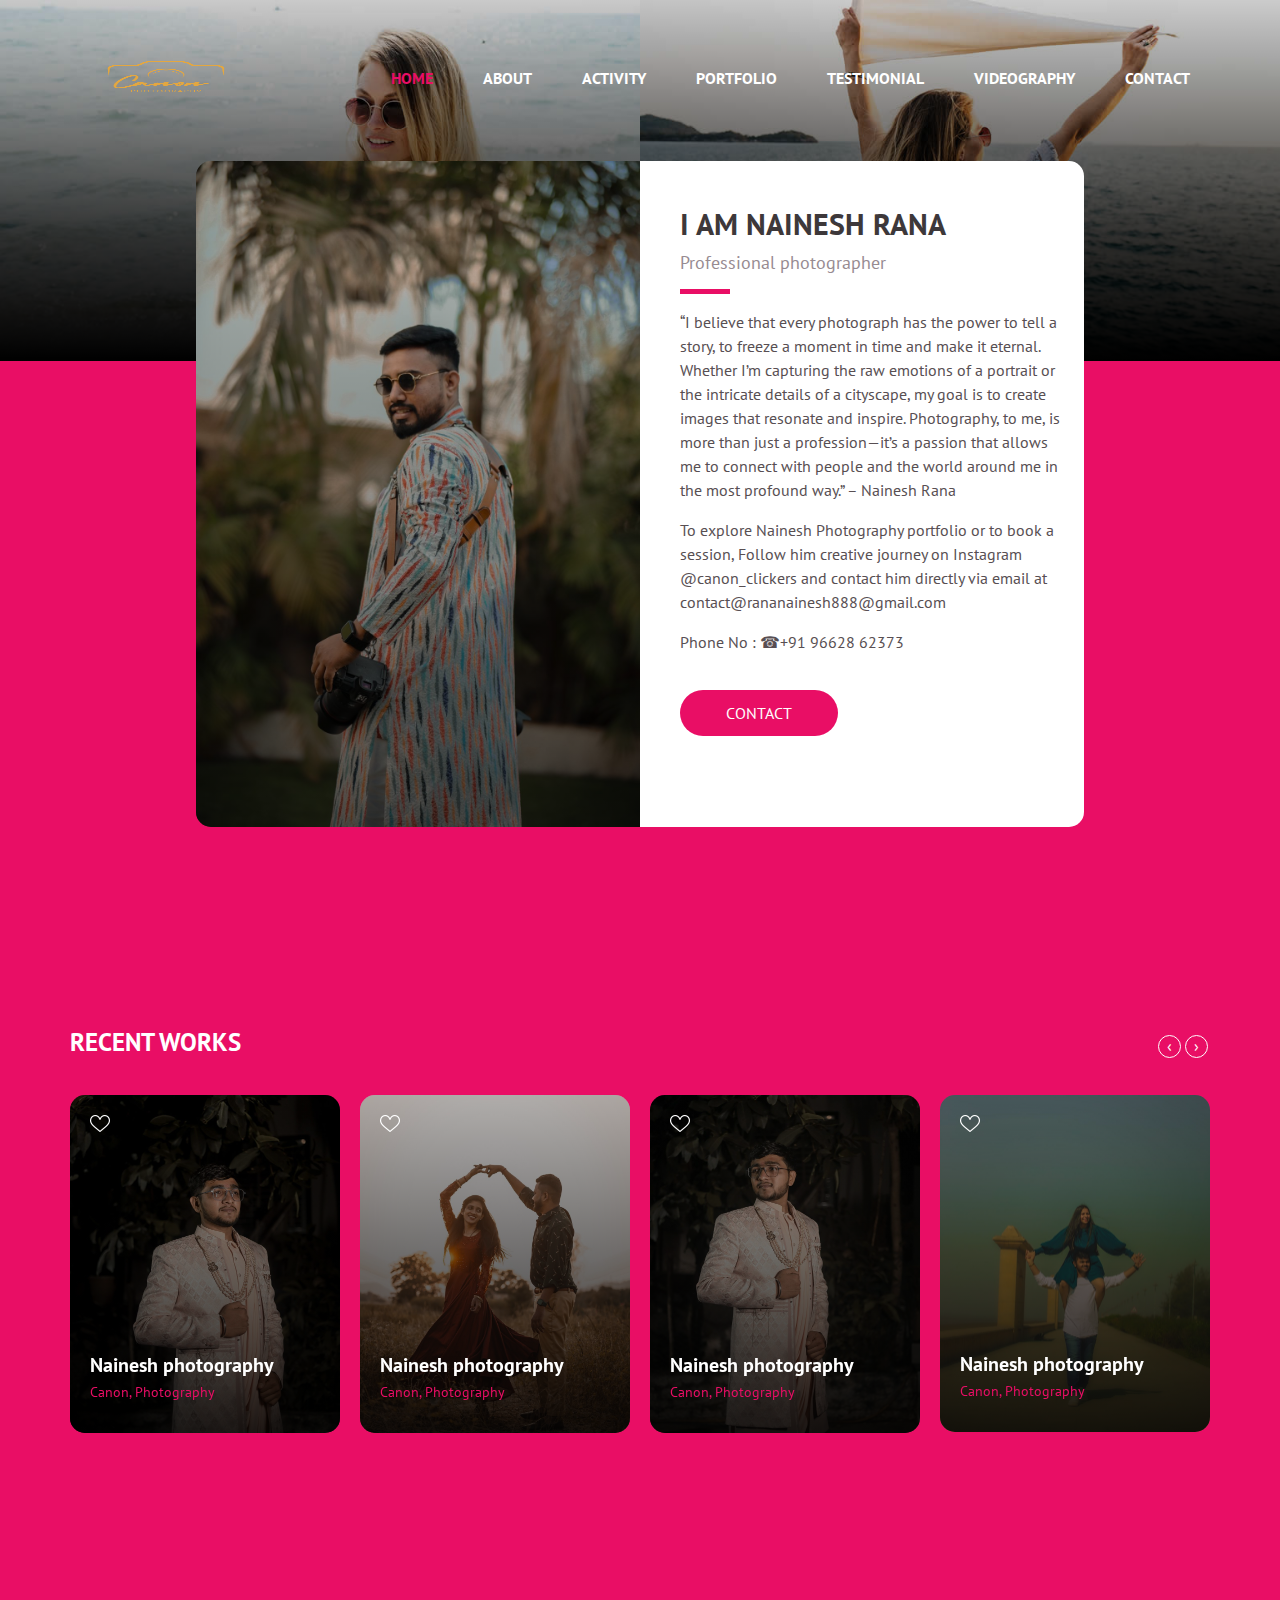
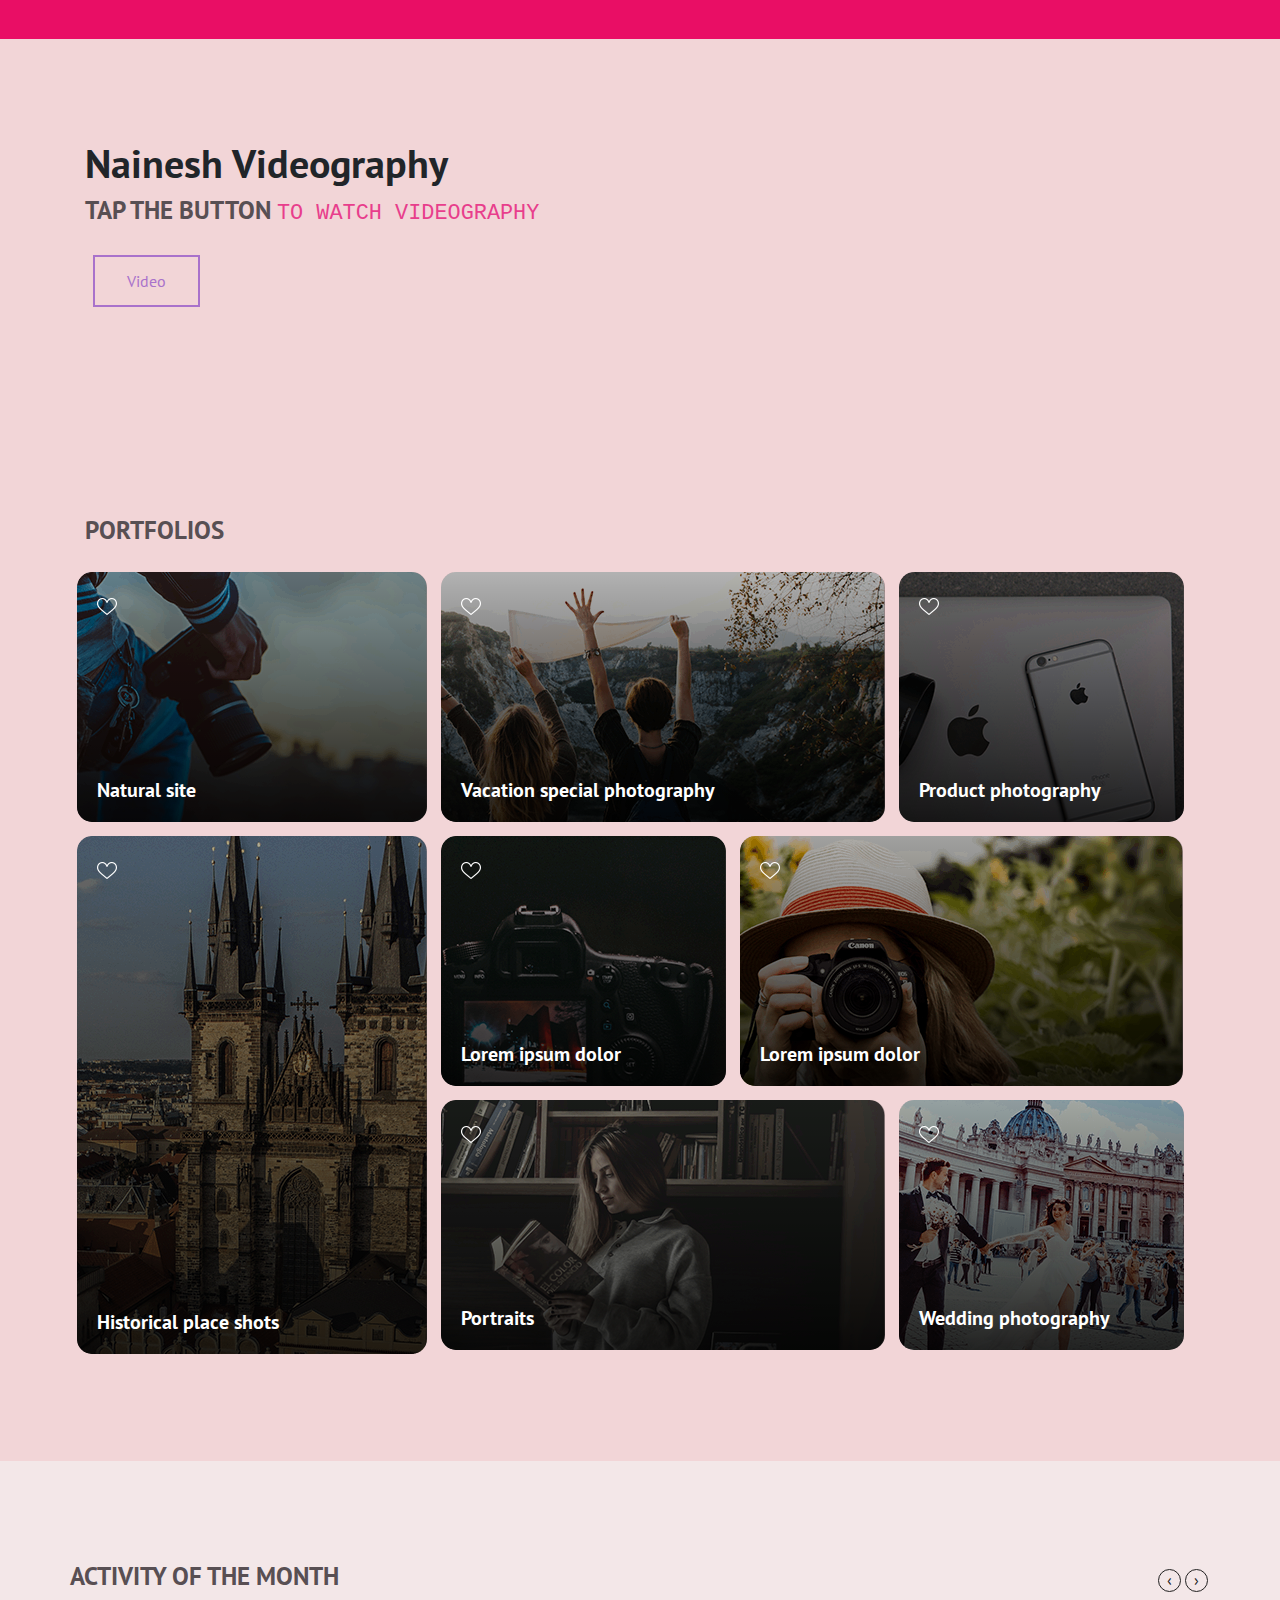
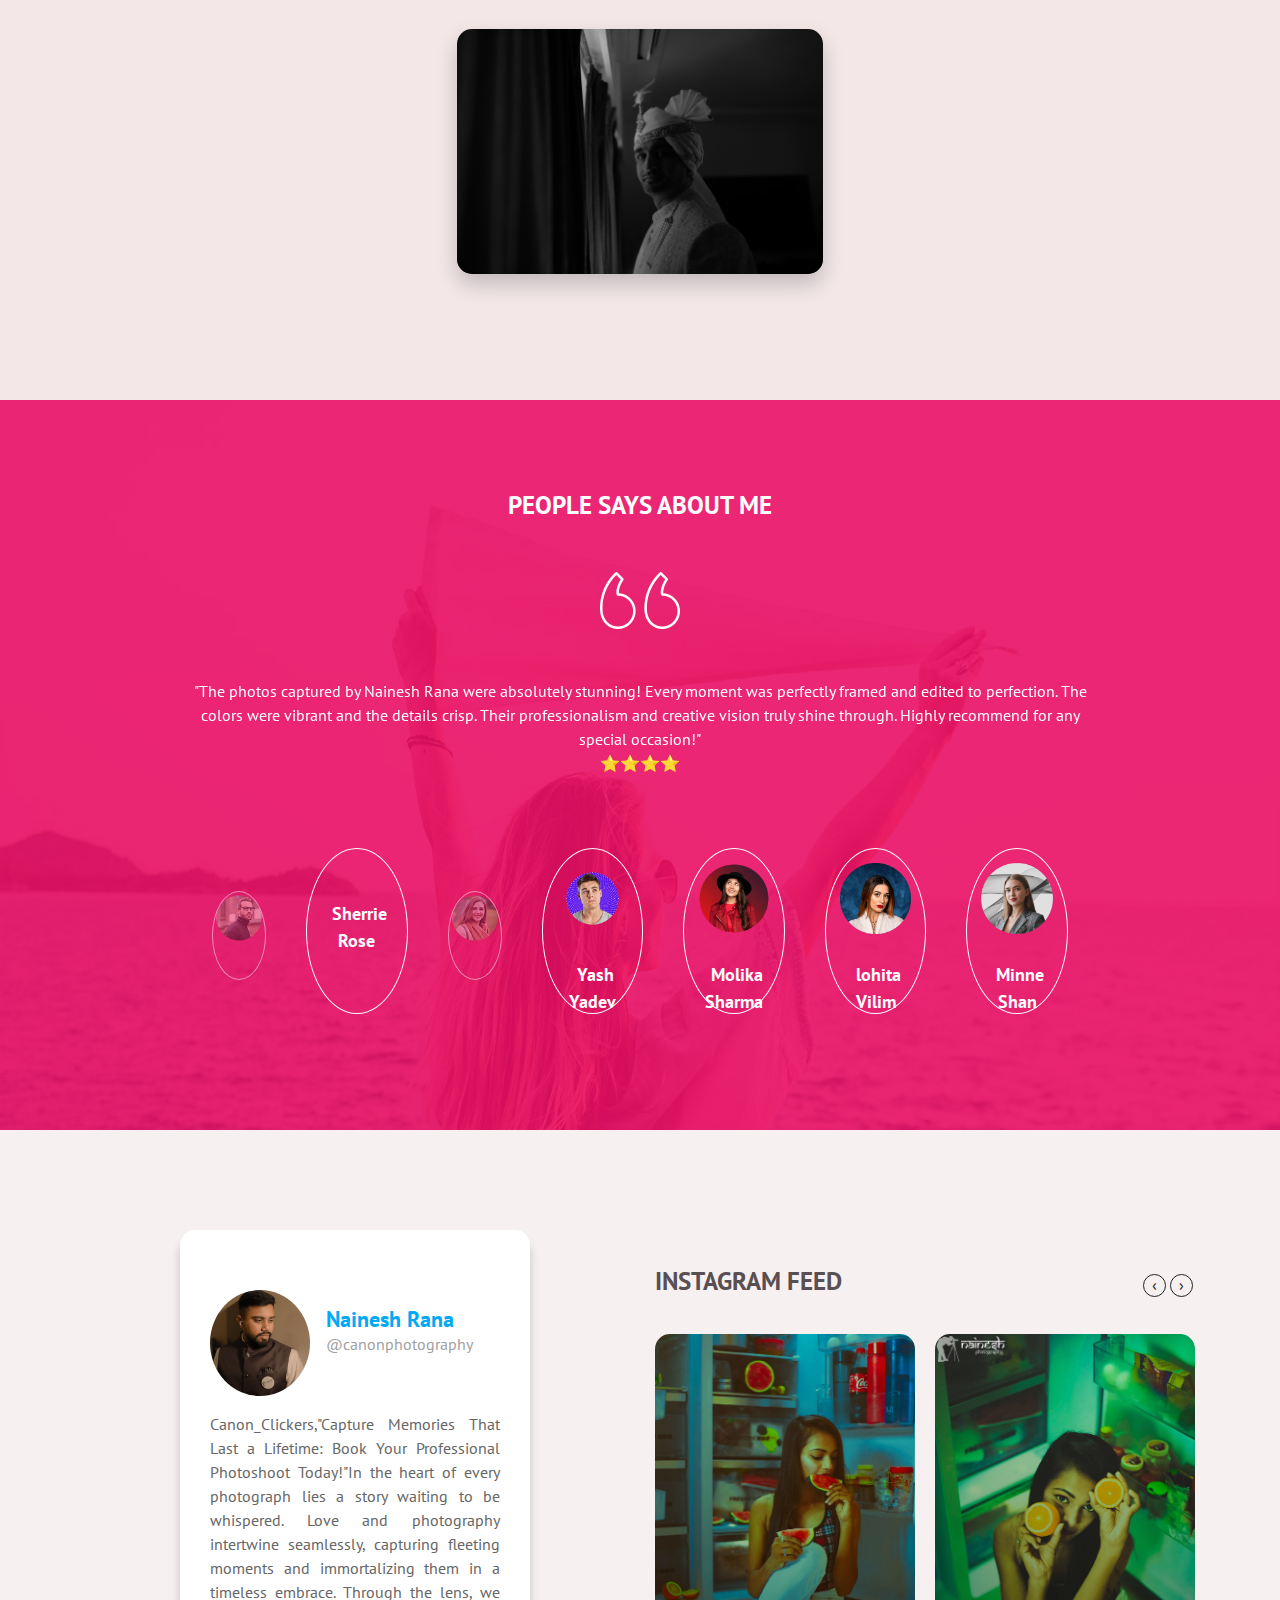
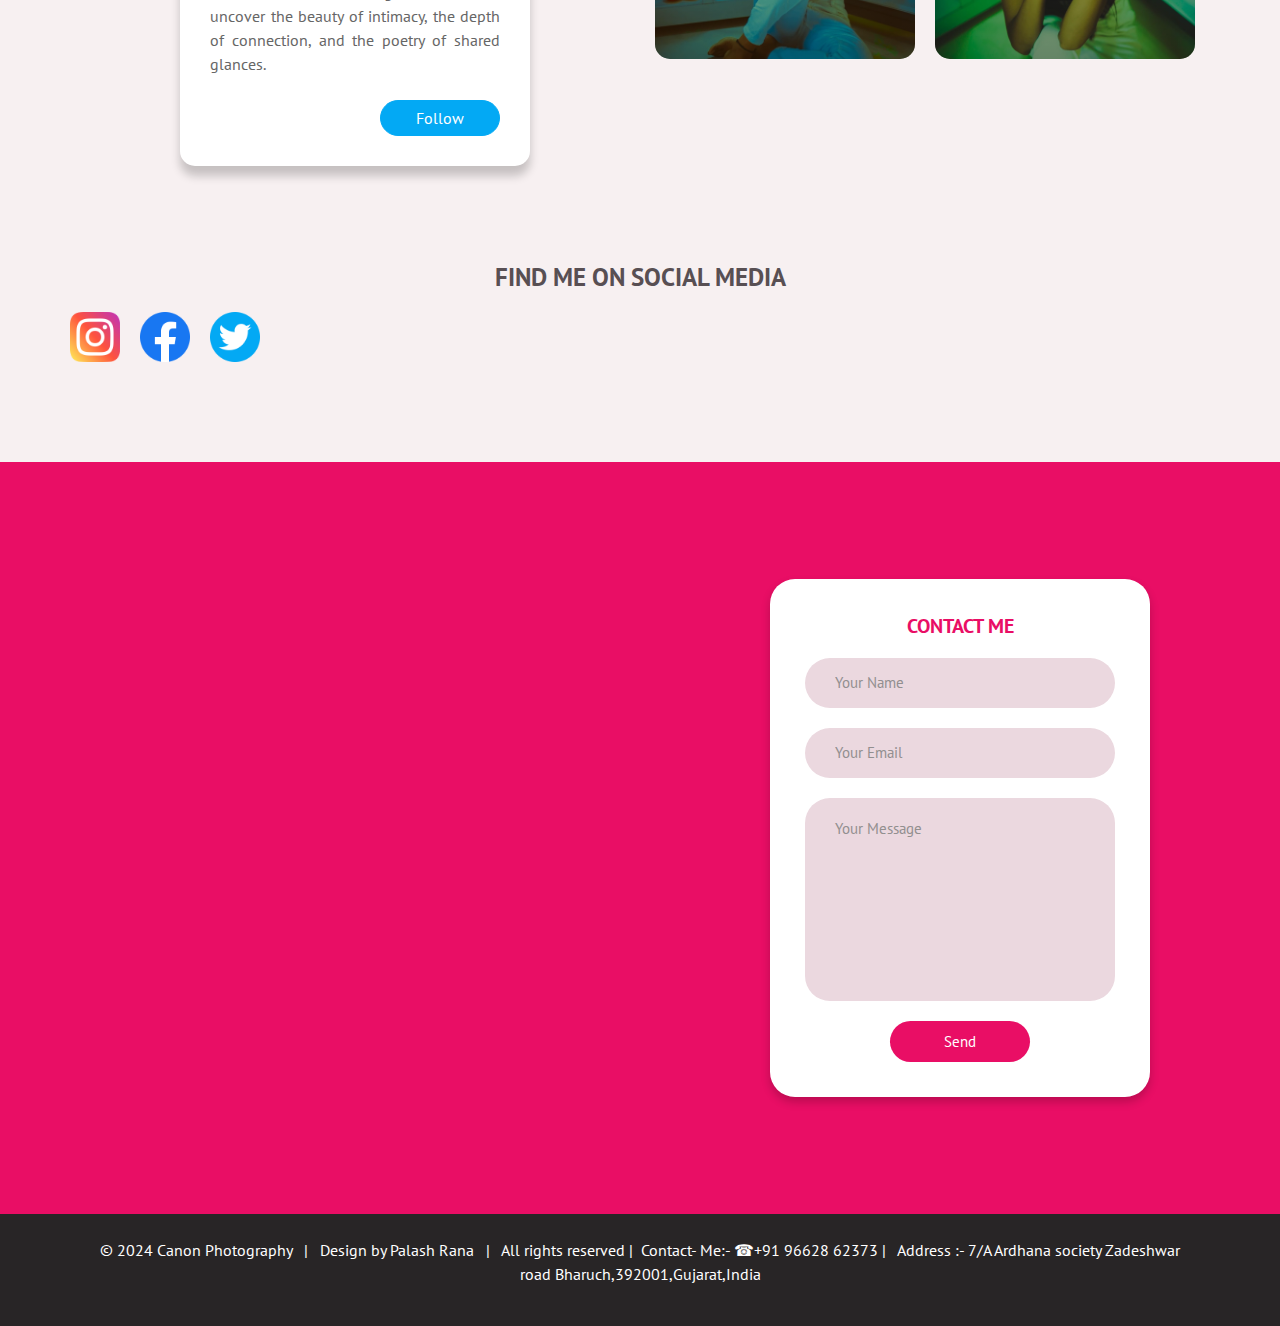
==== index.html @ cc68cfab "Update index.html" ====
<!DOCTYPE html>
<html lang="en">

<head>
  <!-- Required meta tags -->
  <meta charset="utf-8">
  <meta name="viewport" content="width=device-width, initial-scale=1, shrink-to-fit=no">
  <link rel="stylesheet" href="bootstrap.min.css">
  <link rel="stylesheet" href="style.css">
  <style>
    .fill:hover,
    .fill:focus {
      box-shadow: inset 0 0 0 2em var(--hover);
    }

    .fill {
      --color: #a972cb;
      --hover: #cb72aa;
    }

    button {
      color: var(--color);
      transition: 0.25s;
    }

    button {
      background: none;
      border: 2px solid;
      font: inherit;
      line-height: 1;
      margin: 0.5em;
      padding: 1em 2em;
    }
  </style>
  <title>Canon Photography</title>
</head>

<body>
  <nav class="navbar navbar-expand-md  fixed-top maine-menu">
    <div class="logo">
      <img src="assets/Canon Photography.png" width="300px" height="100px">
    </div>
    <div class="container">
      <button class="navbar-toggler ml-auto" data-target="#my-nav" onclick="myFunction(this)" data-toggle="collapse">
        <span class="bar1"></span> <span class="bar2"></span> <span class="bar3"></span> </button>
      <div id="my-nav" class="collapse navbar-collapse">
        <ul class="navbar-nav mx-auto">
          <li class="nav-item active"> <a class="nav-link" href="#">Home</a> </li>
          <li class="nav-item"> <a class="nav-link" href="#about" tabindex="-1" aria-disabled="true">About</a></li>
          <li class="nav-item"> <a class="nav-link" href="#activity" tabindex="-1" aria-disabled="true">Activity</a>
          </li>
          <li class="nav-item"> <a class="nav-link" href="#portfolio" tabindex="-1" aria-disabled="true">Portfolio</a>
          </li>
          <li class="nav-item"> <a class="nav-link" href="#testimonial" tabindex="-1"
              aria-disabled="true">Testimonial</a></li>
          <li class="nav-item"> <a class="nav-link" href="#Videography" tabindex="-1"
              aria-disabled="true">Videography</a>
          </li>
          <li class="nav-item"> <a class="nav-link" href="#contact" tabindex="-1" aria-disabled="true">Contact</a></li>
        </ul>
      </div>
    </div>
  </nav>
  <div class="container-fluid fh5co-home-banner">
    <div class="card"> <img class="card-img" src="assets/wall.jpg" alt="">
      <div class="card-img-overlay">
        <div class="center-text">
          <h2 class="card-title">A camera is the save button
            for the mind’s eye</h2>
          <a href="#" class="btn">
            <svg width="201" height="51" viewBox="0 0 201 51">
              <defs>
                <style>
                  .cls-1 {
                    fill: none;
                    stroke-width: 1px;
                    stroke: url(#linear-gradient);
                  }
                </style>
                <linearGradient id="linear-gradient" x1="140.508" y1="50.5" x2="60.492" y2="0.5"
                  gradientUnits="userSpaceOnUse">
                  <stop offset="0" stop-color="#e90e65" />
                  <stop offset="1" stop-color="#fff" />
                </linearGradient>
              </defs>
              <rect id="Rounded_Rectangle_1" data-name="Rounded Rectangle 1" class="cls-1" x="0.5" y="0.5" width="200"
                height="50" rx="25" ry="25" />
            </svg>
            Explore</a>
        </div>
      </div>
    </div>
  </div>
  <div class="container-fluid fh5co-two-img">
    <div class="row">
      <div class="col-sm-6 pr-0 pl-0">
        <div class="card"> <img class="card-img" src="assets/girl1.jpg" alt="">
          <div class="card-img-overlay"> </div>
        </div>
      </div>
      <div class="col-sm-6 pr-0 pl-0">
        <div class="card"> <img class="card-img" src="assets/girl2.jpg" alt="">
          <div class="card-img-overlay"> </div>
        </div>
      </div>
    </div>
  </div>

  <div class="container-fluid fh5co-recent-work">
    <div class="container contact-pop">
      <div class="row">
        <div class="col-md-6  pr-0">
          <div class="card"> <img class="card-img w-100" src="assets/naniesh.jpg" alt="">
            <div class="card-img-overlay"> </div>
          </div>
        </div>
        <div class="col-md-6 pl-0" id="about">
          <div class="content">
            <h3>I am Nainesh Rana</h3>
            <h4>Professional photographer</h4>
            <hr />
            <p>“I believe that every photograph has the power to tell a story, to freeze a moment in time and make it
              eternal. Whether I’m capturing the raw emotions of a portrait or the intricate details of a cityscape, my
              goal is to create images that resonate and inspire. Photography, to me, is more than just a
              profession—it’s a passion that allows me to connect with people and the world around me in the most
              profound way.” – Nainesh Rana</p>
            <p>To explore Nainesh Photography portfolio or to book a session, Follow him creative journey on Instagram
              @canon_clickers and contact him
              directly via email at contact@rananainesh888@gmail.com
            </p>
            <p>Phone No : ☎+91 96628 62373</p>
            <a href="#contact" class="btn">CONTACT</a>
          </div>
        </div>
      </div>
    </div>
    <div class="container recent" id="activity">
      <div class="row">
        <h2>Recent works</h2>
        <div class="owl-carousel owl-carousel2 owl-theme">
          <div>
            <div class="card"> <img class="card-img" src="assets/canon_clickers1.jpg" alt="">
              <div class="card-img-overlay"> <a href="#"><img src="assets/heart.png" class="heart"
                    alt="heart icon"></a>
                <div class="bottom-text">
                  <h5 class="card-title">Nainesh photography</h5>
                  <p class="card-text">Canon, Photography</p>
                </div>
              </div>
            </div>
          </div>
          <div>
            <div class="card"> <img class="card-img" src="assets/Canon_Clickers4.jpg" alt="">
              <div class="card-img-overlay"> <a href="#"><img src="assets/heart.png" class="heart"
                    alt="heart icon"></a>
                <div class="bottom-text">
                  <h5 class="card-title">Nainesh photography</h5>
                  <p class="card-text">Canon, Photography</p>
                </div>
              </div>
            </div>
          </div>
          <div>
            <div class="card"> <img class="card-img" src="assets/Canon_Clickers3.jpg" alt="">
              <div class="card-img-overlay"> <a href="#"><img src="assets/heart.png" class="heart"
                    alt="heart icon"></a>
                <div class="bottom-text">
                  <h5 class="card-title">Nainesh photography</h5>
                  <p class="card-text">Canon, Photography</p>
                </div>
              </div>
            </div>
          </div>
          <div>
            <div class="card"> <img class="card-img" src="assets/Canon_Clickers6.jpg" alt="">
              <div class="card-img-overlay"> <a href="#"><img src="assets/heart.png" class="heart"
                    alt="heart icon"></a>
                <div class="bottom-text">
                  <h5 class="card-title">Nainesh photography</h5>
                  <p class="card-text">Canon, Photography</p>
                </div>
              </div>
            </div>
          </div>
          <div>
            <div class="card"> <img class="card-img" src="assets/Canon_Clickers7.jpg" alt="">
              <div class="card-img-overlay"> <a href="#"><img src="assets/heart.png" class="heart"
                    alt="heart icon"></a>
                <div class="bottom-text">
                  <h5 class="card-title">Nainesh photography</h5>
                  <p class="card-text">Canon, Photography</p>
                </div>
              </div>
            </div>
          </div>
          <div>
            <div class="card"> <img class="card-img" src="assets/canon_clickers19.jpg" alt="">
              <div class="card-img-overlay"> <a href="#"><img src="assets/heart.png" class="heart"
                    alt="heart icon"></a>
                <div class="bottom-text">
                  <h5 class="card-title">Nainesh photography</h5>
                  <p class="card-text">Canon, Photography</p>
                </div>
              </div>
            </div>
          </div>
          <div>
            <div class="card"> <img class="card-img" src="assets/canon_clickers18.jpg" alt="">
              <div class="card-img-overlay"> <a href="#"><img src="assets/heart.png" class="heart"
                    alt="heart icon"></a>
                <div class="bottom-text">
                  <h5 class="card-title">Nainesh photography</h5>
                  <p class="card-text">Canon, Photography</p>
                </div>
              </div>
            </div>
          </div>
          <div>
            <div class="card"> <img class="card-img" src="assets/canon_clickers11.jpg" alt="">
              <div class="card-img-overlay"> <a href="#"><img src="assets/heart.png" class="heart"
                    alt="heart icon"></a>
                <div class="bottom-text">
                  <h5 class="card-title">Nainesh photography</h5>
                  <p class="card-text">Canon, Photography</p>
                </div>
              </div>
            </div>
          </div>
          <div>
            <div class="card"> <img class="card-img" src="assets/canon_clickers15 (2).jpg" alt="">
              <div class="card-img-overlay"> <a href="#"><img src="assets/heart.png" class="heart"
                    alt="heart icon"></a>
                <div class="bottom-text">
                  <h5 class="card-title">Nainesh photography</h5>
                  <p class="card-text">Canon, Photography</p>
                </div>
              </div>
            </div>
          </div>
          <div>
            <div class="card"> <img class="card-img" src="assets/canon_clickers12 (2).jpg" alt="">
              <div class="card-img-overlay"> <a href="#"><img src="assets/heart.png" class="heart"
                    alt="heart icon"></a>
                <div class="bottom-text">
                  <h5 class="card-title">Nainesh photography</h5>
                  <p class="card-text">Canon, Photography</p>
                </div>
              </div>
            </div>
          </div>
          <div>
            <div class="card"> <img class="card-img" src="assets/canon_clickers24.jpg" alt="">
              <div class="card-img-overlay"> <a href="#"><img src="assets/heart.png" class="heart"
                    alt="heart icon"></a>
                <div class="bottom-text">
                  <h5 class="card-title">Nainesh photography</h5>
                  <p class="card-text">Canon, Photography</p>
                </div>
              </div>
            </div>
          </div>
          <div>
            <div class="card"> <img class="card-img" src="assets/canon_clickers25.jpg" alt="">
              <div class="card-img-overlay"> <a href="#"><img src="assets/heart.png" class="heart"
                    alt="heart icon"></a>
                <div class="bottom-text">
                  <h5 class="card-title">Nainesh photography</h5>
                  <p class="card-text">Canon, Photography</p>
                </div>
              </div>
            </div>
          </div>
          <div>
            <div class="card"> <img class="card-img" src="assets/canon_clickers26.jpg" alt="">
              <div class="card-img-overlay"> <a href="#"><img src="assets/heart.png" class="heart"
                    alt="heart icon"></a>
                <div class="bottom-text">
                  <h5 class="card-title">Nainesh photography</h5>
                  <p class="card-text">Canon, Photography</p>
                </div>
              </div>
            </div>
          </div>
          <div>
            <div class="card"> <img class="card-img" src="assets/canon_clickers27.jpg" alt="">
              <div class="card-img-overlay"> <a href="#"><img src="assets/heart.png" class="heart"
                    alt="heart icon"></a>
                <div class="bottom-text">
                  <h5 class="card-title">Nainesh photography</h5>
                  <p class="card-text">Canon, Photography</p>
                </div>
              </div>
            </div>
          </div>
          <div>
            <div class="card"> <img class="card-img" src="assets/canon_clickers28.jpg" alt="">
              <div class="card-img-overlay"> <a href="#"><img src="assets/heart.png" class="heart"
                    alt="heart icon"></a>
                <div class="bottom-text">
                  <h5 class="card-title">Nainesh photography</h5>
                  <p class="card-text">Canon, Photography</p>
                </div>
              </div>
            </div>
          </div>
          <div>
            <div class="card"> <img class="card-img" src="assets/canon_clickers29.jpg" alt="">
              <div class="card-img-overlay"> <a href="#"><img src="assets/heart.png" class="heart"
                    alt="heart icon"></a>
                <div class="bottom-text">
                  <h5 class="card-title">Nainesh photography</h5>
                  <p class="card-text">Canon, Photography</p>
                </div>
              </div>
            </div>
          </div>
        </div>
      </div>
    </div>
  </div>


  <div class="container-fluid recent fh5co-portfolio" id="Videography">
    <div class="container">
      <h1> Nainesh Videography</h1>
      <div class="buttons">
        <h2>Tap the Button <code>to watch Videography</code></h2>
        <a href="youtube.html"><button class="fill">Video</button></a>
      </div>
    </div>
  </div>


  <div class="container-fluid recent fh5co-portfolio" id="portfolio">
    <div class="container">
      <h2>Portfolios</h2>
      <div class="row">
        <div class="bx bx-1">
          <div class="card"> <img class="card-img" src="assets/portfolio-img1.png" alt="">
            <div class="card-img-overlay"> <a href="#"><img src="assets/heart.png" class="heart"
                  alt="heart icon"></a>
              <div class="bottom-text">
                <h5 class="card-title">Natural site</h5>
              </div>
            </div>
          </div>
        </div>
        <div class="bx bx-2">
          <div class="card"> <img class="card-img" src="assets/portfolio-img2.png" alt="">
            <div class="card-img-overlay"> <a href="#"><img src="assets/heart.png" class="heart"
                  alt="heart icon"></a>
              <div class="bottom-text">
                <h5 class="card-title">Vacation special photography</h5>
              </div>
            </div>
          </div>
        </div>
        <div class="bx bx-3">
          <div class="card"> <img class="card-img" src="assets/portfolio-img3.png" alt="">
            <div class="card-img-overlay"> <a href="#"><img src="assets/heart.png" class="heart"
                  alt="heart icon"></a>
              <div class="bottom-text">
                <h5 class="card-title">Product photography</h5>
              </div>
            </div>
          </div>
        </div>
        <div class="bx bx-4">
          <div class="card"> <img class="card-img" src="assets/portfolio-img4.png" alt="">
            <div class="card-img-overlay"> <a href="#"><img src="assets/heart.png" class="heart"
                  alt="heart icon"></a>
              <div class="bottom-text">
                <h5 class="card-title">Historical place shots</h5>
              </div>
            </div>
          </div>
        </div>
        <div class="bx bx-middle" style="padding: 0;">
          <div class="bx bx-5">
            <div class="card"> <img class="card-img" src="assets/portfolio-img5.png" alt="">
              <div class="card-img-overlay"> <a href="#"><img src="assets/heart.png" class="heart"
                    alt="heart icon"></a>
                <div class="bottom-text">
                  <h5 class="card-title">Lorem ipsum dolor</h5>
                </div>
              </div>
            </div>
          </div>
          <div class="bx bx-6">
            <div class="card"> <img class="card-img" src="assets/portfolio-img6.png" alt="">
              <div class="card-img-overlay"> <a href="#"><img src="assets/heart.png" class="heart"
                    alt="heart icon"></a>
                <div class="bottom-text">
                  <h5 class="card-title">Lorem ipsum dolor</h5>
                </div>
              </div>
            </div>
          </div>
          <div>
            <div class="bx bx-7">
              <div class="card"> <img class="card-img" src="assets/portfolio-img7.png" alt="">
                <div class="card-img-overlay"> <a href="#"><img src="assets/heart.png" class="heart"
                      alt="heart icon"></a>
                  <div class="bottom-text">
                    <h5 class="card-title">Portraits</h5>
                  </div>
                </div>
              </div>
            </div>
            <div class="bx bx-8">
              <div class="card"> <img class="card-img" src="assets/portfolio-img8.png" alt="">
                <div class="card-img-overlay"> <a href="#"><img src="assets/heart.png" class="heart"
                      alt="heart icon"></a>
                  <div class="bottom-text">
                    <h5 class="card-title">Wedding photography</h5>
                  </div>
                </div>
              </div>
            </div>
          </div>
        </div>
      </div>
    </div>
  </div>
  <div class="container-fluid fh5co-recent-work activity">
    <div class="container recent">
      <div class="row">
        <h2>Activity of the month</h2>
        <div class="owl-carousel owl-carousel3 owl-theme">
          <div>
            <div class="card"> <img class="card-img" src="assets/DSC04401.JPG" alt="">
              <div class="card-img-overlay">
              </div>
            </div>
          </div>
          <div>
            <div class="card"> <img class="card-img" src="assets/DSC04270.JPG" alt="">
              <div class="card-img-overlay">
              </div>
            </div>
          </div>
          <div>
            <div class="card"> <img class="card-img" src="assets/DSC06893.JPG" alt="">
              <div class="card-img-overlay">
              </div>
            </div>
          </div>
          <div>
            <div class="card"> <img class="card-img" src="assets/163A2536.jpg" alt="">
              <div class="card-img-overlay">
              </div>
            </div>
          </div>
          <div>
            <div class="card"> <img class="card-img" src="assets/163A2043.jpg" alt="">
              <div class="card-img-overlay">
              </div>
            </div>
          </div>
          <div>
            <div class="card"> <img class="card-img" src="assets/DSC06903.JPG" alt="">
              <div class="card-img-overlay">
              </div>
            </div>
          </div>
          <div>
            <div class="card"> <img class="card-img" src="assets/DSC06952.JPG" alt="">
              <div class="card-img-overlay">
              </div>
            </div>
          </div>
          <div>
            <div class="card"> <img class="card-img" src="assets/DSC06939.JPG" alt="">
              <div class="card-img-overlay">
              </div>
            </div>
          </div>
          <div>
            <div class="card"> <img class="card-img" src="assets/DSC06901.JPG" alt="">
              <div class="card-img-overlay">
              </div>
            </div>
          </div>
          <div>
            <div class="card"> <img class="card-img" src="assets/DSC04246.JPG" alt="">
              <div class="card-img-overlay">
              </div>
            </div>
          </div>
          <div>
            <div class="card"> <img class="card-img" src="assets/DSC04235.JPG" alt="">
              <div class="card-img-overlay">
              </div>
            </div>
          </div>
          <div>
            <div class="card"> <img class="card-img" src="assets/img/163A4557.JPG" alt="">
              <div class="card-img-overlay">
              </div>
            </div>
          </div>
          <div>
            <div class="card"> <img class="card-img" src="assets/163A5170.JPG" alt="">
              <div class="card-img-overlay">
              </div>
            </div>
          </div>
          <div>
            <div class="card"> <img class="card-img" src="assets/163A4429.JPG" alt="">
              <div class="card-img-overlay">
              </div>
            </div>
          </div>
          <div>
            <div class="card"> <img class="card-img" src="assets/163A4422.JPG" alt="">
              <div class="card-img-overlay">
              </div>
            </div>
          </div>
          <div>
            <div class="card"> <img class="card-img" src="assets/163A4362.jpg" alt="">
              <div class="card-img-overlay">
              </div>
            </div>
          </div>
          <div>
            <div class="card"> <img class="card-img" src="assets/163A3062.jpg" alt="">
              <div class="card-img-overlay">
              </div>
            </div>
          </div>
        </div>
      </div>
    </div>
  </div>
  </div>
  </div>
  <div class="container-fluid fh5co-about-me" id="testimonial">
    <div id="my-carousel" class="carousel slide" data-ride="carousel">
      <div class="carousel-inner">
        <div class="card"> <img class="card-img d-block w-100" src="assets/about-me-img.jpg" alt="">
          <div class="card-img-overlay">
            <h2>People says about me</h2>
          </div>
        </div>
        <div class="carousel-item">
          <div class="carousel-caption d-md-block"> <img src="assets/quote-icon.png" alt="">
            <p>"I had an exceptional experience with Nainesh Rana for my [event/wedding/portrait] photography! From the
              initial consultation to the final delivery of the photos, Nainesh Rana was professional, friendly, and
              attentive to every detail. Their unique style and attention to capturing candid moments resulted in
              stunning photos that exceeded my expectations. I was impressed by their ability to provide direction
              during the shoot, making me feel comfortable and relaxed throughout the entire process. I would highly
              recommend Nainesh Rana to anyone looking for a talented and dedicated photographer - 5 stars isn't enough,
              they deserve 10!"<br>⭐️⭐️⭐️⭐️⭐️

            </p>
          </div>
        </div>
        <div class="carousel-item active">
          <div class="carousel-caption d-md-block"> <img src="assets/quote-icon.png" alt="">
            <p>"The photos captured by Nainesh Rana were absolutely stunning! Every moment was perfectly framed and
              edited to perfection. The colors were vibrant and the details crisp. Their professionalism and creative
              vision truly shine through. Highly recommend for any special occasion!"<br>⭐️⭐️⭐️⭐️
            </p>
          </div>
        </div>
        <div class="carousel-item">
          <div class="carousel-caption d-md-block"> <img src="assets/quote-icon.png" alt="">
            <p>"We couldn't be happier with our wedding photos! Nainesh Rana has an incredible eye for detail. They
              managed to capture the essence and emotion of our special day beautifully. The entire experience was
              seamless and enjoyable. A top-notch photographer!"<br>⭐️⭐️⭐️⭐️⭐️
            </p>
          </div>
        </div>
        <div class="carousel-item">
          <div class="carousel-caption d-md-block"> <img src="assets/quote-icon.png" alt="">
            <p>"Choosing Nainesh Rana for our engagement shoot was the best decision we made. Their creativity and attention to detail were evident in every shot. The photos turned out more beautiful than we could have imagined. Truly talented and a joy to work with!"
              <br>⭐️⭐️⭐️⭐️
            </p>
          </div>
        </div>
        <div class="carousel-item">
          <div class="carousel-caption d-md-block"> <img src="assets/quote-icon.png" alt="">
            <p>"Our newborn photoshoot with Nainesh Rana was an amazing experience. They were incredibly patient and gentle with our baby, and the photos are just precious. The quality and creativity of their work are second to none. We are so grateful!"
              <br>⭐️⭐️⭐️⭐️⭐️
            </p>
          </div>
        </div>
        <div class="carousel-item">
          <div class="carousel-caption d-md-block"> <img src="assets/quote-icon.png" alt="">
            <p>"We couldn't be happier with our wedding photos! Nainesh Rana has an incredible eye for detail. They
              managed to capture the essence and emotion of our special day beautifully. The entire experience was
              seamless and enjoyable. A top-notch photographer!"<br>⭐️⭐️⭐️⭐️
            </p>
          </div>
        </div>
        <div class="carousel-item">
          <div class="carousel-caption d-md-block"> <img src="assets/quote-icon.png" alt="">
            <p> "I hired Nainesh Rana for a corporate event, and they did a phenomenal job. They captured the atmosphere and key moments perfectly. The photos were high-quality and professional, making our event look fantastic. Highly recommend for any corporate needs!"<br>⭐️⭐️⭐️⭐️⭐️
            </p>
          </div>
        </div>
        <div class="carousel-item">
          <div class="carousel-caption d-md-block"> <img src="assets/quote-icon.png" alt="">
            <p>"Working with Nainesh Rana was a pleasure from beginning to end. They have an incredible talent for capturing the perfect moment. The photos were delivered on time and exceeded all our expectations. We will definitely be using their services again!"
              <br>⭐️⭐️⭐️⭐️⭐️
            </p>
          </div>
        </div>
      </div>
      <ol class="carousel-indicators">
        <li data-target="#my-carousel" data-slide-to="0"> <img src="assets/about-me-img1.png" alt=""> <span>Lakshay Dube</span> </li>
        <li class="active" data-target="#my-carousel" data-slide-to="1" aria-current="location"> <img
            src="assets/img/about-me-img2.png" alt=""> <span>Sherrie Rose</span> </li>
        <li data-target="#my-carousel" data-slide-to="2"> <img src="assets/about-me-img3.png" alt=""> <span>Mahima Shah</span> </li>
        <li class="active" data-target="#my-carousel" data-slide-to="3" aria-current="location"> <img
            src="assets/Social Media Profile Picture.png " alt=""> <span>Yash Yadev</span> </li>
        <li class="active" data-target="#my-carousel" data-slide-to="4" aria-current="location"> <img
            src="assets/pg1.png" alt=""> <span>Molika Sharma</span> </li>
        <li class="active" data-target="#my-carousel" data-slide-to="5" aria-current="location"> <img
            src="assets/pg2.png" alt=""> <span>lohita Vilim</span> </li>
        <li class="active" data-target="#my-carousel" data-slide-to="6" aria-current="location"> <img
            src="assets/pg3.png" alt=""> <span>Minne Shan</span> </li>
      </ol>
    </div>
  </div>
  <div class="container-fluid fh5co-insta-feed activity">
    <div class="container recent">
      <div class="row mb-5 pb-5">
        <div class="col-lg-6">
          <div class="twit-box">
            <div class="media mb-3"> <img class="align-self-start mr-3 rounded-circle" src="assets/nai.png" alt=""
                width="100px">
              <div class="media-body">
                <h5 class="mb-0 mt-3">Nainesh Rana</h5>
                <p>@canonphotography</p>
              </div>
            </div>
            <p class="text-justify"> Canon_Clickers,"Capture Memories That Last a Lifetime: Book Your Professional
              Photoshoot Today!"In the heart of every photograph lies a story waiting to be whispered. Love and
              photography intertwine seamlessly, capturing fleeting moments and immortalizing them in a timeless
              embrace. Through the lens, we uncover the beauty of intimacy, the depth of connection, and the poetry of
              shared glances.
            </p>
            <div class="clearfix"> <a href="#" class="btn btn-primary mt-2 float-right">Follow</a> </div>
          </div>
        </div>
        <div class="col-lg-6 feed-caro">
          <h2>Instagram feed</h2>
          <div class="owl-carousel owl-carousel4 owl-theme">
            <div>
              <div class="card"> <img class="card-img" src="assets/canon_clickers18.jpg" alt="">
                <div class="card-img-overlay"> </div>
              </div>
            </div>
            <div>
              <div class="card"> <img class="card-img" src="assets/canon_clickers19.jpg" alt="">
                <div class="card-img-overlay"> </div>
              </div>
            </div>
            <div>
              <div class="card"> <img class="card-img" src="assets/canon_clickers14 (2).jpg" alt="">
                <div class="card-img-overlay"> </div>
              </div>
            </div>
            <div>
              <div class="card"> <img class="card-img" src="assets/canon_clickers16 (2).jpg" alt="">
                <div class="card-img-overlay"> </div>
              </div>
            </div>
            <div>
              <div class="card"> <img class="card-img" src="assets/canon_clickers23.jpg" alt="">
                <div class="card-img-overlay"> </div>
              </div>
            </div>
            <div>
              <div class="card"> <img class="card-img" src="assets/canon_clickers21.jpg" alt="">
                <div class="card-img-overlay"> </div>
              </div>
            </div>
            <div>
              <div class="card"> <img class="card-img" src="assets/canon_clickers22.jpg" alt="">
                <div class="card-img-overlay"> </div>
              </div>
            </div>
          </div>
        </div>
      </div>
      <h2 class="text-center d-block">Find me on social media</h2>
      <div class="row social-links">
        <a href="https://www.instagram.com/canon_clickers_?utm_source=ig_web_button_share_sheet&igsh=ZDNlZDc0MzIxNw=="><img
            src="assets/instagram.png" width="50px"></a> &nbsp &nbsp &nbsp
        <a href="https://www.facebook.com/rana.nainesh.568?mibextid=ZbWKwL"><img src="assets/facebook.png"
            width="50px"></a> &nbsp &nbsp &nbsp
        <a href="#"><img src="assets/twitter.png" width="50px"></a>

      </div>
    </div>
  </div>
  </div>
  <footer class="container-fluid p-0 pr-0">
    <div class="row mr-0 ml-0">
      <div class="col-md-6 pr-0 pl-0 map">
        <iframe
          src="https://www.google.com/maps/embed?pb=!1m18!1m12!1m3!1d3706.6801618808163!2d73.0153416302315!3d21.715141850223773!2m3!1f0!2f0!3f0!3m2!1i1024!2i768!4f13.1!3m3!1m2!1s0x3be02086c6e23693%3A0xf811593c8ff1981a!2sZadeshwar%20Rd%2C%20Bharuch%2C%20Gujarat!5e0!3m2!1sen!2sin!4v1718976803994!5m2!1sen!2sin"
          width="600" height="450" style="border:0;" allowfullscreen="" loading="lazy"
          referrerpolicy="no-referrer-when-downgrade"></iframe>
      </div>

      <div class="col-md-6 content-us">
        <div class="contact-form" id="contact">
          <form name="contact" netlify>
            <h3 class="text-uppercase">Contact me</h3>
            <input type="text" class="form-control" name="name" placeholder="Your Name">
            <input type="text" class="form-control" name="Email" placeholder="Your Email">
            <textarea class="form-control" name="message" placeholder="Your Message"></textarea>
            <button type="submit">Send</button>
          </form>
        </div>
      </div>

    </div>
    <div class="copy pt-4 pb-4">
      <p><a href="#" target="_blank"> &copy; 2024 Canon Photography</a> &nbsp; | &nbsp; Design by Palash Rana
        <target="_blank"></a> &nbsp; | &nbsp; All rights reserved | &nbsp;Contact- Me:- ☎+91 96628 62373 | &nbsp;
          Address :- 7/A Ardhana society Zadeshwar road Bharuch,392001,Gujarat,India
      </p>
    </div>
  </footer>

  <!-- jQuery first, then Popper.js, then Bootstrap JS -->
  <script src="assets/js/jquery-3.3.1.slim.min.js"></script>
  <script src="assets/js/popper.min.js"></script>
  <script src="assets/js/bootstrap.min.js"></script>
  <script src="assets/js/owl.carousel.min.js"></script>
  <script src="assets/js/main.js"></script>

</body>

</html>
---- style.css ----
/*
 * Girly by FreeHTML5.co
 * Twitter: https://twitter.com/fh5co
 * Facebook: https://fb.com/fh5co
 * URL: https://freehtml5.co
 */
* {
  margin: 0;
  padding: 0;
}

/* Colors */
/* fonts variable */
@font-face {
  font-family: "Oswald-Bold";
  src: url(Oswald-Bold.ttf);
}

@font-face {
  font-family: "PT-Sans-Bold";
  src: url(PT_Sans-Web-Bold.ttf);
}

@font-face {
  font-family: "PT-Sans-Regular";
  src: url(PT_Sans-Web-Regular.ttf);
}

@font-face {
  font-family: "PT-Sans-Italic";
  src: url(PT_Sans-Web-Italic.ttf);
}

body {
  font-size: 16px;
  font-family: "PT-Sans-Regular";
}

h1,
h2,
h3,
h4,
h5,
h6 {
  font-family: "PT-Sans-Bold";
}

h2 {
  font-size: 25px;
  text-transform: uppercase;
}

@media (max-width: 600px) {
  h2 {
    font-size: 18px;
  }
}

.maine-menu {
  position: absolute;
  top: 20px;
}

.maine-menu .navbar-nav li .nav-link {
  font-family: "PT-Sans-Bold";
  font-size: 16px;
  text-transform: uppercase;
  padding: 15px 25px;
  color: #fff;
}

.maine-menu .navbar-nav li.active a,
.maine-menu .navbar-nav li:hover a,
.maine-menu .navbar-nav li:visited a {
  color: #e90e65;
}

.maine-menu .bar1,
.maine-menu .bar2,
.maine-menu .bar3 {
  width: 25px;
  height: 2px;
  background-color: #fff;
  margin: 5px 0;
  transition: 0.4s;
  display: block;
  position: relative;
}

.maine-menu .change .bar1 {
  -webkit-transform: rotate(-42deg) translate(-2px, 6px);
  transform: rotate(-42deg) translate(-2px, 6px);
}

.maine-menu .change .bar2 {
  opacity: 0;
}

.maine-menu .change .bar3 {
  -webkit-transform: rotate(46deg) translate(-4px, -8px);
  transform: rotate(46deg) translate(-4px, -8px);
}

@media (max-width: 991px) {
  .maine-menu .navbar-nav {
    float: right;
  }

  .maine-menu .navbar-nav li .nav-link {
    font-family: "PT-Sans-Bold";
    font-size: 16px;
    text-transform: uppercase;
    padding: 7px 10px;
    color: #fff;
  }

  .maine-menu .collapse.show {
    background: rgba(0, 0, 0, 0.5);
  }
}

.card {
  border: none;
  background: none;
  border-radius: 0;
}

.card img {
  border-radius: 0;
}

.fh5co-home-banner {
  padding: 0;
}

.fh5co-home-banner .card {
  border: none;
}

.fh5co-home-banner h2 {
  font-size: 52px;
  color: #fff;
  text-transform: uppercase;
  max-width: 730px;
  margin: 0 auto;
}

.fh5co-home-banner a {
  text-transform: uppercase;
  color: #fff;
  width: 198px;
  border-radius: 40px;
  margin-top: 50px;
  padding: 13px 0;
}

.fh5co-home-banner a svg {
  position: absolute;
  left: 0;
  right: 0;
  margin: 0 auto;
  margin-top: -13px;
}

.fh5co-home-banner .center-text {
  text-align: center;
  position: relative;
  top: 35%;
}

.fh5co-home-banner .card-img-overlay {
  background: -webkit-linear-gradient(rgba(0, 0, 0, 0.4), rgba(0, 0, 0, 0.5), rgba(0, 0, 0, 0.8), black);
  background: -moz-linear-gradient(rgba(0, 0, 0, 0.4), rgba(0, 0, 0, 0.5), rgba(0, 0, 0, 0.8), black);
  background: -o-linear-gradient(rgba(0, 0, 0, 0.4), rgba(0, 0, 0, 0.5), rgba(0, 0, 0, 0.8), black);
  background: -linear-gradient(rgba(0, 0, 0, 0.4), rgba(0, 0, 0, 0.5), rgba(0, 0, 0, 0.8), black);
}

@media (max-width: 991px) {
  .fh5co-home-banner h2 {
    font-size: 30px;
    max-width: 460px;
  }

  .fh5co-home-banner .center-text {
    top: 30%;
  }
}

@media (max-width: 700px) {
  .fh5co-home-banner a {
    width: 140px;
    padding: 4px 0;
  }

  .fh5co-home-banner a svg {
    height: 35px;
    margin-top: -5px;
    width: 140px;
  }
}

@media (max-width: 600px) {
  .fh5co-home-banner a {
    margin-top: 20px;
  }

  .fh5co-home-banner h2 {
    font-size: 18px;
    max-width: 260px;
  }

  .fh5co-home-banner .center-text {
    top: 30%;
  }
}

.fh5co-two-img .card-img-overlay {
  background: -webkit-linear-gradient(rgba(0, 0, 0, 0.2), rgba(0, 0, 0, 0.5), rgba(0, 0, 0, 0.8), black);
  background: -moz-linear-gradient(rgba(0, 0, 0, 0.2), rgba(0, 0, 0, 0.5), rgba(0, 0, 0, 0.8), black);
  background: -o-linear-gradient(rgba(0, 0, 0, 0.2), rgba(0, 0, 0, 0.5), rgba(0, 0, 0, 0.8), black);
  background: -linear-gradient(rgba(0, 0, 0, 0.2), rgba(0, 0, 0, 0.5), rgba(0, 0, 0, 0.8), black);
}

.contact-pop {
  margin-top: -300px;
}

.contact-pop .card-img-overlay {
  background: -webkit-linear-gradient(rgba(0, 0, 0, 0.2), rgba(0, 0, 0, 0.6));
  background: -moz-linear-gradient(rgba(0, 0, 0, 0.2), rgba(0, 0, 0, 0.6));
  background: -o-linear-gradient(rgba(0, 0, 0, 0.2), rgba(0, 0, 0, 0.6));
  background: -linear-linear-gradient(rgba(0, 0, 0, 0.2), rgba(0, 0, 0, 0.6));
  border-radius: 15px 0 0 15px;
}

.contact-pop .row {
  max-width: 918px;
  margin: 0 auto;
}

.contact-pop img {
  border-radius: 15px 0 0 15px;
}

.contact-pop .content {
  padding: 45px 20px 20px 40px;
  height: 100%;
  background: #fff;
  border-radius: 0 15px 15px 0;
}

.contact-pop .content h3 {
  color: #3d383a;
  font-size: 30px;
  text-transform: uppercase;
  margin-bottom: 10px;
}

.contact-pop .content h4 {
  color: #978b91;
  font-size: 18px;
  font-family: "PT-Sans-Regular";
}

.contact-pop .content p {
  color: #584f53;
}

.contact-pop .content hr {
  background-color: #e90e65;
  width: 50px;
  height: 5px;
  border: none;
  margin-left: 0;
}

.contact-pop .content a {
  background-color: #e90e65;
  width: 158px;
  border-radius: 40px;
  color: #fefefe;
  padding: 10px 0;
  margin-top: 20px;
}

@media (max-width: 991px) {
  .contact-pop .content {
    padding: 20px 20px 20px 25px;
  }

  .contact-pop .content h3 {
    font-size: 24px;
  }

  .contact-pop .content h4 {
    font-size: 16px;
  }

  .contact-pop .content p {
    font-size: 14px;
  }

  .contact-pop .content a {
    width: 120px;
    padding: 5px 0;
  }

  .contact-pop .content hr {
    margin: 10px 0;
  }
}

@media (max-width: 991px) {
  .contact-pop {
    margin-top: -250px;
  }
}

@media (max-width: 767px) {
  .contact-pop {
    margin-top: 0;
  }

  .contact-pop .col-md-6 {
    padding: 0;
  }

  .contact-pop img {
    border-radius: 15px 15px 0 0;
  }

  .contact-pop .card-img-overlay {
    border-radius: 15px 15px 0 0;
  }

  .contact-pop .content {
    border-radius: 0 0 15px 15px;
  }
}

.owl-carousel,
.owl-carousel .owl-item {
  -webkit-tap-highlight-color: transparent;
  position: relative;
}

.owl-carousel {
  display: none;
  width: 100%;
  z-index: 1;
}

.owl-carousel .owl-stage {
  position: relative;
  -ms-touch-action: pan-Y;
  touch-action: manipulation;
  -moz-backface-visibility: hidden;
}

.owl-carousel .owl-stage:after {
  content: ".";
  display: block;
  clear: both;
  visibility: hidden;
  line-height: 0;
  height: 0;
}

.owl-carousel .owl-stage-outer {
  position: relative;
  overflow: hidden;
  -webkit-transform: translate3d(0, 0, 0);
}

.owl-carousel .owl-item,
.owl-carousel .owl-wrapper {
  -webkit-backface-visibility: hidden;
  -moz-backface-visibility: hidden;
  -ms-backface-visibility: hidden;
  -webkit-transform: translate3d(0, 0, 0);
  -moz-transform: translate3d(0, 0, 0);
  -ms-transform: translate3d(0, 0, 0);
}

.owl-carousel .owl-item {
  min-height: 1px;
  float: left;
  -webkit-backface-visibility: hidden;
  -webkit-touch-callout: none;
}

.owl-carousel .owl-item img {
  display: block;
  width: 100%;
}

.owl-carousel .owl-dots.disabled,
.owl-carousel .owl-nav.disabled {
  display: none;
}

.no-js .owl-carousel,
.owl-carousel.owl-loaded {
  display: block;
}

.owl-carousel .owl-dot,
.owl-carousel .owl-nav .owl-next,
.owl-carousel .owl-nav .owl-prev {
  cursor: pointer;
  -webkit-user-select: none;
  -khtml-user-select: none;
  -moz-user-select: none;
  -ms-user-select: none;
  user-select: none;
}

.owl-carousel .owl-nav button.owl-next,
.owl-carousel .owl-nav button.owl-prev,
.owl-carousel button.owl-dot {
  background: 0 0;
  color: inherit;
  border: none;
  padding: 0 !important;
  font: inherit;
}

.owl-carousel.owl-loading {
  opacity: 0;
  display: block;
}

.owl-carousel.owl-hidden {
  opacity: 0;
}

.owl-carousel.owl-refresh .owl-item {
  visibility: hidden;
}

.owl-carousel.owl-drag .owl-item {
  -ms-touch-action: pan-y;
  touch-action: pan-y;
  -webkit-user-select: none;
  -moz-user-select: none;
  -ms-user-select: none;
  user-select: none;
}

.owl-carousel.owl-grab {
  cursor: move;
  cursor: grab;
}

.owl-carousel.owl-rtl {
  direction: rtl;
}

.owl-carousel.owl-rtl .owl-item {
  float: right;
}

.owl-carousel .animated {
  animation-duration: 1s;
  animation-fill-mode: both;
}

.owl-carousel .owl-animated-in {
  z-index: 0;
}

.owl-carousel .owl-animated-out {
  z-index: 1;
}

.owl-carousel .fadeOut {
  animation-name: fadeOut;
}

@keyframes fadeOut {
  0% {
    opacity: 1;
  }

  100% {
    opacity: 0;
  }
}

.owl-height {
  transition: height .5s ease-in-out;
}

.owl-carousel .owl-item .owl-lazy {
  opacity: 0;
  transition: opacity .4s ease;
}

.owl-carousel .owl-item .owl-lazy:not([src]),
.owl-carousel .owl-item .owl-lazy[src^=""] {
  max-height: 0;
}

.owl-carousel .owl-item img.owl-lazy {
  transform-style: preserve-3d;
}

.owl-carousel .owl-video-wrapper {
  position: relative;
  height: 100%;
  background: #000;
}

.owl-carousel .owl-video-play-icon {
  position: absolute;
  height: 80px;
  width: 80px;
  left: 50%;
  top: 50%;
  margin-left: -40px;
  margin-top: -40px;
  background: url(owl.video.play.png) no-repeat;
  cursor: pointer;
  z-index: 1;
  -webkit-backface-visibility: hidden;
  transition: transform .1s ease;
}

.owl-carousel .owl-video-play-icon:hover {
  -ms-transform: scale(1.3, 1.3);
  transform: scale(1.3, 1.3);
}

.owl-carousel .owl-video-playing .owl-video-play-icon,
.owl-carousel .owl-video-playing .owl-video-tn {
  display: none;
}

.owl-carousel .owl-video-tn {
  opacity: 0;
  height: 100%;
  background-position: center center;
  background-repeat: no-repeat;
  background-size: contain;
  transition: opacity .4s ease;
}

.owl-carousel .owl-video-frame {
  position: relative;
  z-index: 1;
  height: 100%;
  width: 100%;
}

.fh5co-recent-work {
  background: #e90e65;
  padding: 100px 0;
}

@media (max-width: 767px) {
  .fh5co-recent-work {
    padding-bottom: 0;
  }
}

.recent {
  margin-top: 200px;
}

.recent h2 {
  color: #fff;
}

.recent .owl-carousel .owl-stage-outer {
  padding-top: 30px;
  padding-bottom: 50px;
}

.recent .owl-carousel .owl-nav {
  display: block;
  position: absolute;
  top: -30px;
  right: 0;
  color: #fff;
}

.recent .owl-carousel .owl-nav .owl-prev,
.recent .owl-carousel .owl-nav .owl-next {
  height: 23px;
  width: 23px;
  text-align: center;
  padding: 0;
  border: 1px solid #fff;
  border-radius: 50%;
  margin: 0 2px;
}

.recent .owl-carousel .owl-nav .owl-prev:hover,
.recent .owl-carousel .owl-nav .owl-next:hover {
  background: #fff;
  color: #e90e65;
}

.recent .owl-carousel .owl-nav .owl-prev span,
.recent .owl-carousel .owl-nav .owl-next span {
  position: relative;
  display: block;
  top: -2px;
}

.recent .owl-carousel .owl-nav button {
  outline: none;
}

.recent .card {
  border-radius: 15px;
  margin-bottom: 30px;
  transition: all 0.3s;
  -webkit-transition: all 0.3s;
  -moz-transition: all 0.3s;
}

.recent .card .card-img {
  border-radius: 15px;
}

.recent .card h5 {
  font-size: 20px;
  color: #fff;
  margin-bottom: 5px;
}

.recent .card p {
  font-size: 14px;
  color: #e90e65;
}

.recent .card.active,
.recent .card:hover {
  transform: scale(1.05, 1.1);
  -webkit-transform: scale(1.05, 1.1);
  -ms-transform: scale(1.05, 1.1);
  -moz-transform: scale(1.05, 1.1);
  box-shadow: 0px 20px 32px 0px rgba(0, 0, 0, 0.25);
}

.recent .card.active .card-img-overlay,
.recent .card:hover .card-img-overlay {
  background: -webkit-linear-gradient(rgba(0, 0, 0, 0.3), rgba(233, 14, 101, 0.95));
  background: -moz-linear-gradient(rgba(0, 0, 0, 0.3), rgba(233, 14, 101, 0.95));
  background: linear-gradient(rgba(0, 0, 0, 0.3), rgba(233, 14, 101, 0.95));
  background: -ms-linear-gradient(rgba(0, 0, 0, 0.3), rgba(233, 14, 101, 0.95));
}

.recent .card.active p,
.recent .card:hover p {
  color: #e587ac;
}

.recent .card-img-overlay {
  border-radius: 15px;
  background: -webkit-linear-gradient(rgba(0, 0, 0, 0.3), rgba(0, 0, 0, 0.85));
  background: -moz-linear-gradient(rgba(0, 0, 0, 0.3), rgba(0, 0, 0, 0.85));
  background: linear-gradient(rgba(0, 0, 0, 0.3), rgba(0, 0, 0, 0.85));
  background: -ms-linear-gradient(rgba(0, 0, 0, 0.3), rgba(0, 0, 0, 0.85));
  background: -o-linear-gradient(rgba(0, 0, 0, 0.3), rgba(0, 0, 0, 0.85));
}

.recent .heart {
  width: auto !important;
}

.recent .bottom-text {
  position: absolute;
  bottom: 30px;
}

@media (max-width: 767px) {
  .recent {
    margin-top: 100px;
  }
}

.fh5co-portfolio {
  background-color: #f2d5d7;
  background-image: url(../img/camera-bg.jpg);
  background-position: right bottom;
  background-repeat: no-repeat;
  padding: 100px 0;
  margin-top: 0;
}

.fh5co-portfolio h2 {
  color: #584f53;
  margin-bottom: 20px;
}

.fh5co-portfolio .card {
  margin-bottom: 0;
}

.fh5co-portfolio .card.active,
.fh5co-portfolio .card:hover {
  transform: none;
  box-shadow: none;
}

.fh5co-portfolio .bottom-text {
  bottom: 15px;
}

.fh5co-portfolio .bx {
  float: left;
  padding: 7px;
}

@media (max-width: 1199px) {

  .fh5co-portfolio .bx-1,
  .fh5co-portfolio .bx-4 {
    width: 32.5%;
  }

  .fh5co-portfolio .bx-2 {
    width: 41%;
  }

  .fh5co-portfolio .bx-3 {
    width: 26.5%;
  }

  .fh5co-portfolio .bx-middle {
    width: 67.5%;
  }

  .fh5co-portfolio .bx-5,
  .fh5co-portfolio .bx-8 {
    width: 39%;
  }

  .fh5co-portfolio .bx-6,
  .fh5co-portfolio .bx-7 {
    width: 61%;
  }
}

@media (max-width: 991px) {
  .fh5co-portfolio h5 {
    font-size: 16px !important;
  }
}

@media (max-width: 767px) {
  .fh5co-portfolio h5 {
    font-size: 14px !important;
  }
}

@media (max-width: 576px) {
  .fh5co-portfolio h5 {
    font-size: 16px !important;
  }

  .fh5co-portfolio .bx {
    width: auto !important;
    display: inline-block;
    float: none;
    margin: 3px auto;
  }

  .fh5co-portfolio .bx-middle {
    text-align: center !important;
  }

  .fh5co-portfolio .bx-middle .heart {
    float: left !important;
  }
}

.activity {
  background: #f3e7e8;
  padding-bottom: 50px;
}

.activity .recent {
  margin-top: 0;
}

.activity h2 {
  color: #584f53;
}

.activity .owl-carousel .owl-nav .owl-prev,
.activity .owl-carousel .owl-nav .owl-next {
  color: #212020;
  border-color: #212020;
}

.activity .owl-carousel .owl-nav .owl-prev:hover,
.activity .owl-carousel .owl-nav .owl-next:hover {
  background: #212020;
  color: #fff;
}

.activity .card {
  margin-bottom: 0;
  box-shadow: 0px 10px 21px 0px rgba(0, 0, 0, 0.2);
}

.activity .card .card-img-overlay {
  background: -webkit-linear-gradient(rgba(0, 0, 0, 0), rgba(0, 0, 0, 0.6));
  background: -moz-linear-gradient(rgba(0, 0, 0, 0), rgba(0, 0, 0, 0.6));
  background: linear-gradient(rgba(0, 0, 0, 0), rgba(0, 0, 0, 0.6));
  background: -ms-linear-gradient(rgba(0, 0, 0, 0), rgba(0, 0, 0, 0.6));
}

.activity .card.active,
.activity .card:hover {
  transform: none;
  box-shadow: none;
}

.activity .card.active .card-img-overlay,
.activity .card:hover .card-img-overlay {
  background: -webkit-linear-gradient(rgba(0, 0, 0, 0.3), rgba(233, 14, 101, 0.95));
  background: -moz-linear-gradient(rgba(0, 0, 0, 0.3), rgba(233, 14, 101, 0.95));
  background: linear-gradient(rgba(0, 0, 0, 0.3), rgba(233, 14, 101, 0.95));
  background: -ms-linear-gradient(rgba(0, 0, 0, 0.3), rgba(233, 14, 101, 0.95));
}

.activity .card.active p,
.activity .card:hover p {
  color: #e587ac;
}

.activity .card h5 {
  font-size: 22px;
}

.activity .card:hover a {
  display: inline-block;
}

.activity .card-img-overlay {
  padding: 0 2.2rem;
}

.activity .card-img-overlay a {
  display: none;
  font-size: 20px;
  color: #fff;
  text-decoration: none;
  margin-top: 10px;
}

.activity .card-img-overlay a img {
  width: 20px;
  display: inline-block;
  color: #fff;
}

.fh5co-about-me {
  padding: 0;
}

.fh5co-about-me .card-img-overlay {
  background-color: rgba(233, 14, 101, 0.902);
}

.fh5co-about-me h2 {
  text-align: center;
  color: #fff;
  margin: 70px auto;
}

.fh5co-about-me .card-img {
  min-height: 730px;
}

.fh5co-about-me .carousel-indicators {
  bottom: 100px;
}

.fh5co-about-me .carousel-indicators li {
  height: 89px;
  width: 89px;
  z-index: 55;
  text-indent: 5px;
  border: 1px solid #fafafa;
  border-style: solid;
  border-radius: 50%;
  padding: 3px;
  background: none;
  margin: 0 20px;
  position: relative;
  top: 43px;
  opacity: 0.5;
}

.fh5co-about-me .carousel-indicators li span {
  font-family: "PT-Sans-Bold";
  font-size: 18px;
  text-align: center;
  margin-top: 20px;
  display: none;
  color: #fff;
}

.fh5co-about-me .carousel-indicators li img {
  width: 100%;
  position: relative;
  left: -5px;
}

.fh5co-about-me .carousel-indicators li.active {
  height: 166px;
  width: 166px;
  opacity: 1;
  top: 0px;
  padding: 7px;
}

.fh5co-about-me .carousel-indicators li.active span {
  display: block;
}

.fh5co-about-me .carousel-caption {
  bottom: 335px;
}

.fh5co-about-me .carousel-caption p {
  max-width: 1000px;
  margin: 0 auto;
  margin-top: 50px;
}

@media (max-width: 991px) {
  .fh5co-about-me .card-img {
    position: relative;
    width: 150% !important;
    margin-left: -25%;
    margin-right: -25%;
  }
}

@media (max-width: 720px) {
  .fh5co-about-me h2 {
    margin: 20px auto;
  }

  .fh5co-about-me .card-img {
    min-height: 575px;
  }

  .fh5co-about-me .carousel-caption {
    left: 5%;
    right: 5%;
    bottom: 270px;
  }

  .fh5co-about-me .carousel-caption p {
    margin-top: 20px;
  }

  .fh5co-about-me .carousel-caption img {
    max-width: 50px;
  }

  .fh5co-about-me .carousel-indicators {
    bottom: 100px;
    margin-left: 5%;
    margin-right: 5%;
  }

  .fh5co-about-me .carousel-indicators li {
    height: 60px;
    width: 60px;
    margin: 0 10px;
    top: 20px;
  }

  .fh5co-about-me .carousel-indicators li span {
    font-size: 14px;
  }

  .fh5co-about-me .carousel-indicators li.active {
    height: 100px;
    width: 100px;
  }
}

.fh5co-insta-feed {
  padding: 100px 0;
  background: #f7f0f1;
}

.fh5co-insta-feed .card {
  box-shadow: none;
}

.fh5co-insta-feed .card .card-img-overlay {
  background: -webkit-linear-gradient(rgba(0, 0, 0, 0), rgba(0, 0, 0, 0.4));
  background: -moz-linear-gradient(rgba(0, 0, 0, 0), rgba(0, 0, 0, 0.4));
  background: linear-gradient(rgba(0, 0, 0, 0), rgba(0, 0, 0, 0.4));
  background: -ms-linear-gradient(rgba(0, 0, 0, 0), rgba(0, 0, 0, 0.4));
}

.twit-box {
  margin: 0 auto;
  border-radius: 15px;
  background-color: #fff;
  box-shadow: 0px 10px 10px 0px rgba(0, 0, 0, 0.2);
  width: 100%;
  max-width: 350px;
  padding: 60px 30px 30px 30px;
}

.twit-box .media-body h5 {
  font-size: 22px;
  color: #03a9f4;
}

.twit-box .media-body p {
  color: #a1a0a1;
}

.twit-box p {
  color: #666666;
}

.twit-box a {
  background-color: #03a9f4;
  border-color: #03a9f4;
  width: 120px;
  padding: 5px 0;
  border-radius: 40px;
}

.twit-box a:hover,
.twit-box a:visited {
  background-color: #0286c2;
}

.twit-box::before {
  content: "";
  position: absolute;
  width: 70px;
  height: 57px;
  background: url(../img/twitter-logo.png);
  margin-left: -55px;
  top: -20px;
}

.feed-caro {
  padding-top: 36px;
}

@media (max-width: 1199px) {
  .feed-caro {
    padding-top: 95px;
  }
}

.social-links {
  margin-top: 20px;
}

.social-links ul li {
  text-align: center;
  margin: 0 10px;
}

.social-links ul li a {
  border: 1px solid #a59299;
  border-radius: 50%;
  width: 48px;
  height: 48px;
  padding: 0;
  padding-top: 10px;
}

.social-links ul li:hover a,
.social-links ul li:visited a {
  background: #fff;
}

footer {
  background: #e90e65;
}

footer iframe {
  height: 100%;
  width: 100%;
}

footer .contact-form {
  border-radius: 25px;
  padding: 35px;
  background-color: #fff;
  box-shadow: 0px 5px 10px 0px rgba(0, 0, 0, 0.2);
  width: 100%;
  max-width: 380px;
  margin: 117px auto;
}

footer .contact-form h3 {
  color: #e90e65;
  font-size: 20px;
  text-align: center;
  margin-bottom: 20px;
}

footer .contact-form .form-control {
  margin-bottom: 20px;
  border: none;
  background-color: #ebd8df;
  border-radius: 25px;
  font-size: 15px;
  padding: 25px 30px;
}

footer .contact-form ::-webkit-input-placeholder {
  color: #928f8f;
}

footer .contact-form textarea {
  height: 203px;
  resize: none;
  padding-top: 20px !important;
}

footer .contact-form button {
  background: #e90e65;
  width: 140px;
  padding: 13px 0;
  font-size: 15px;
  color: #fff;
  border: none;
  border-radius: 40px;
  margin: 0 auto;
  display: block;
  cursor: pointer;
}

footer .contact-form button:hover,
footer .contact-form button:visited {
  background: #b90b50;
}

footer .copy {
  background: #282526;
  text-align: center;
}

footer .copy p {
  color: #fff;
}

footer .copy a {
  color: #fff;
  transition: 0.3s ease;
  text-decoration: none;
}

footer .copy a:hover {
  color: #e90e65;
}

@media (max-width: 1199px) {
  footer .contact-form {
    margin: 50px auto;
  }
}

@media (max-width: 767px) {
  footer .map {
    min-height: 300px;
  }
}

@media (max-width: 767px) {
  .row {
    margin-left: 0;
    margin-right: 0;
  }

  .container-fluid {
    padding-left: 0;
    padding-right: 0;
  }
}

/* Blog page style */
.fh5co-blog-content {
  background-image: url(../img/girl2.jpg);
  background-position: right bottom;
  background-repeat: no-repeat;
  background-size: cover;
}

.blog-content-bckg {
  margin: 0 auto;
  padding: 70px 0;
  width: 80%;
  color: #fff;
}

@media (max-width: 992px) {
  .blog-content-bckg {
    padding: 40px 0;
  }
}

.blog-content-inner {
  background-color: #f2d5d7;
  background-color: #e90e65;
  padding: 70px;
  border-radius: 15px;
}

.blog-content-inner .card-title {
  margin-bottom: 70px;
  font-size: 45px;
  text-align: center;
}

@media (max-width: 992px) {
  .blog-content-inner .card-title {
    margin-bottom: 40px;
    font-size: 30px;
  }
}

@media (max-width: 600px) {
  .blog-content-inner .card-title {
    font-size: 18px;
  }
}

@media (max-width: 767px) {
  .blog-content-inner {
    padding: 40px;
  }
}

@media (max-width: 600px) {
  .blog-content-inner {
    padding: 20px 0;
  }
}

.single-blog {
  display: flex;
  align-items: center;
  margin-bottom: 50px;
}

.single-blog:last-child {
  margin-bottom: 0;
}

@media (max-width: 1199px) {
  .single-blog .single-blog__img {
    margin-bottom: 30px;
  }
}

@media (max-width: 600px) {
  .single-blog .single-blog__text {
    font-size: 14px;
    text-align: justify;
  }
}

@media (max-width: 1199px) {
  .single-blog {
    padding-bottom: 20px;
    border-bottom: 1px solid #fff;
  }

  .single-blog:last-child {
    padding-bottom: 0;
    border-bottom: none;
  }
}
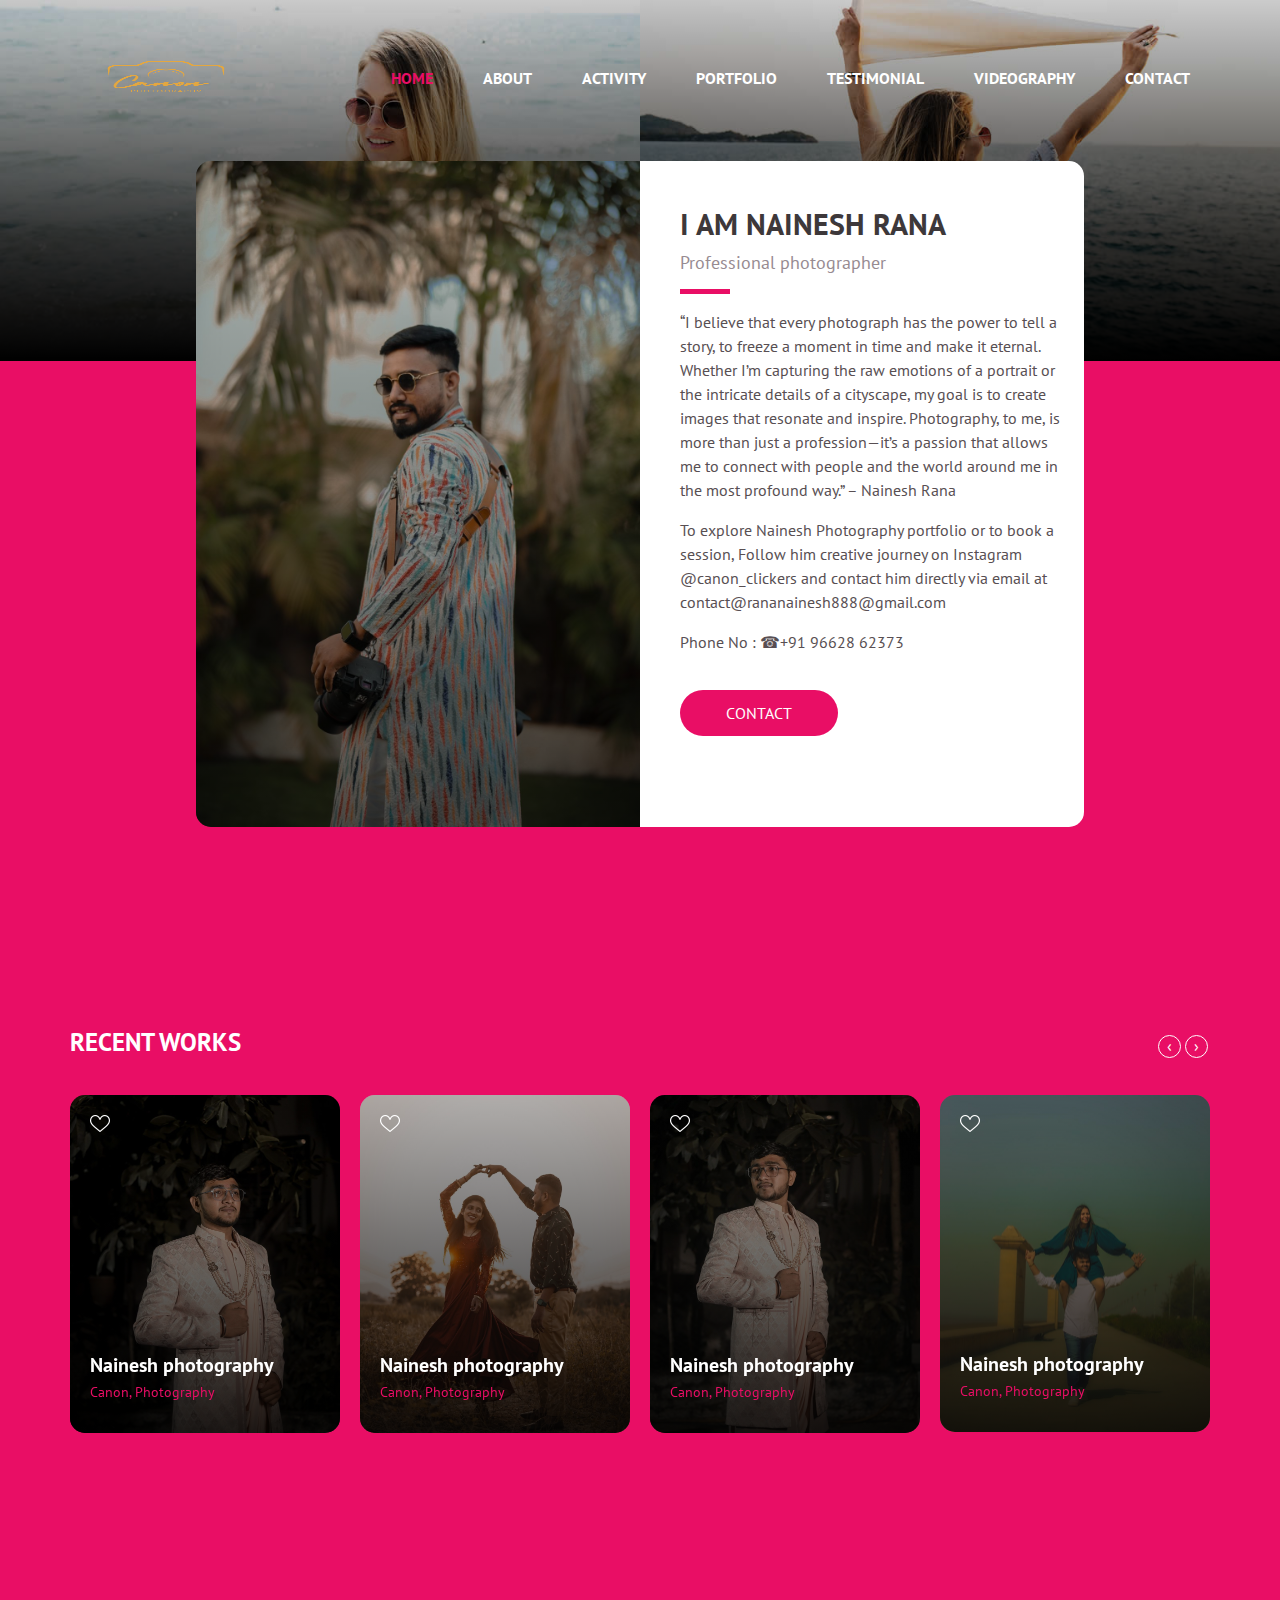
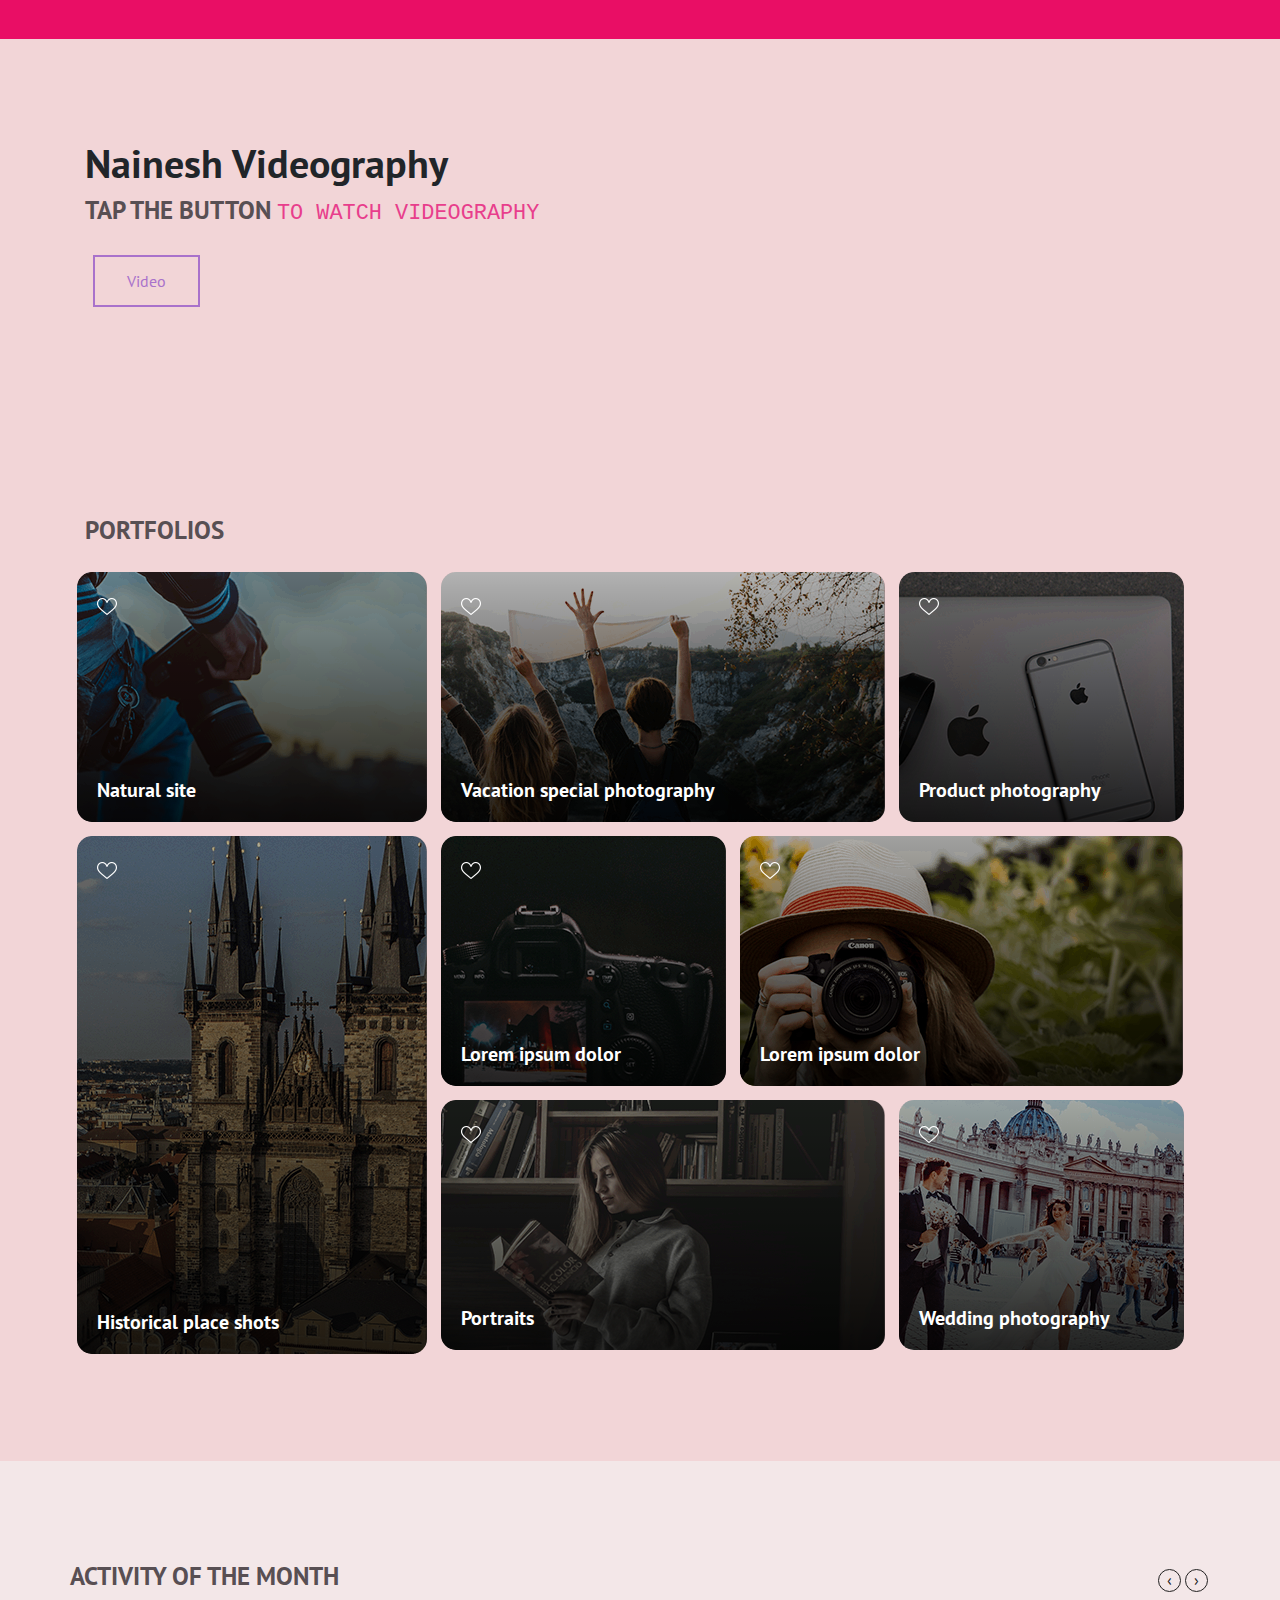
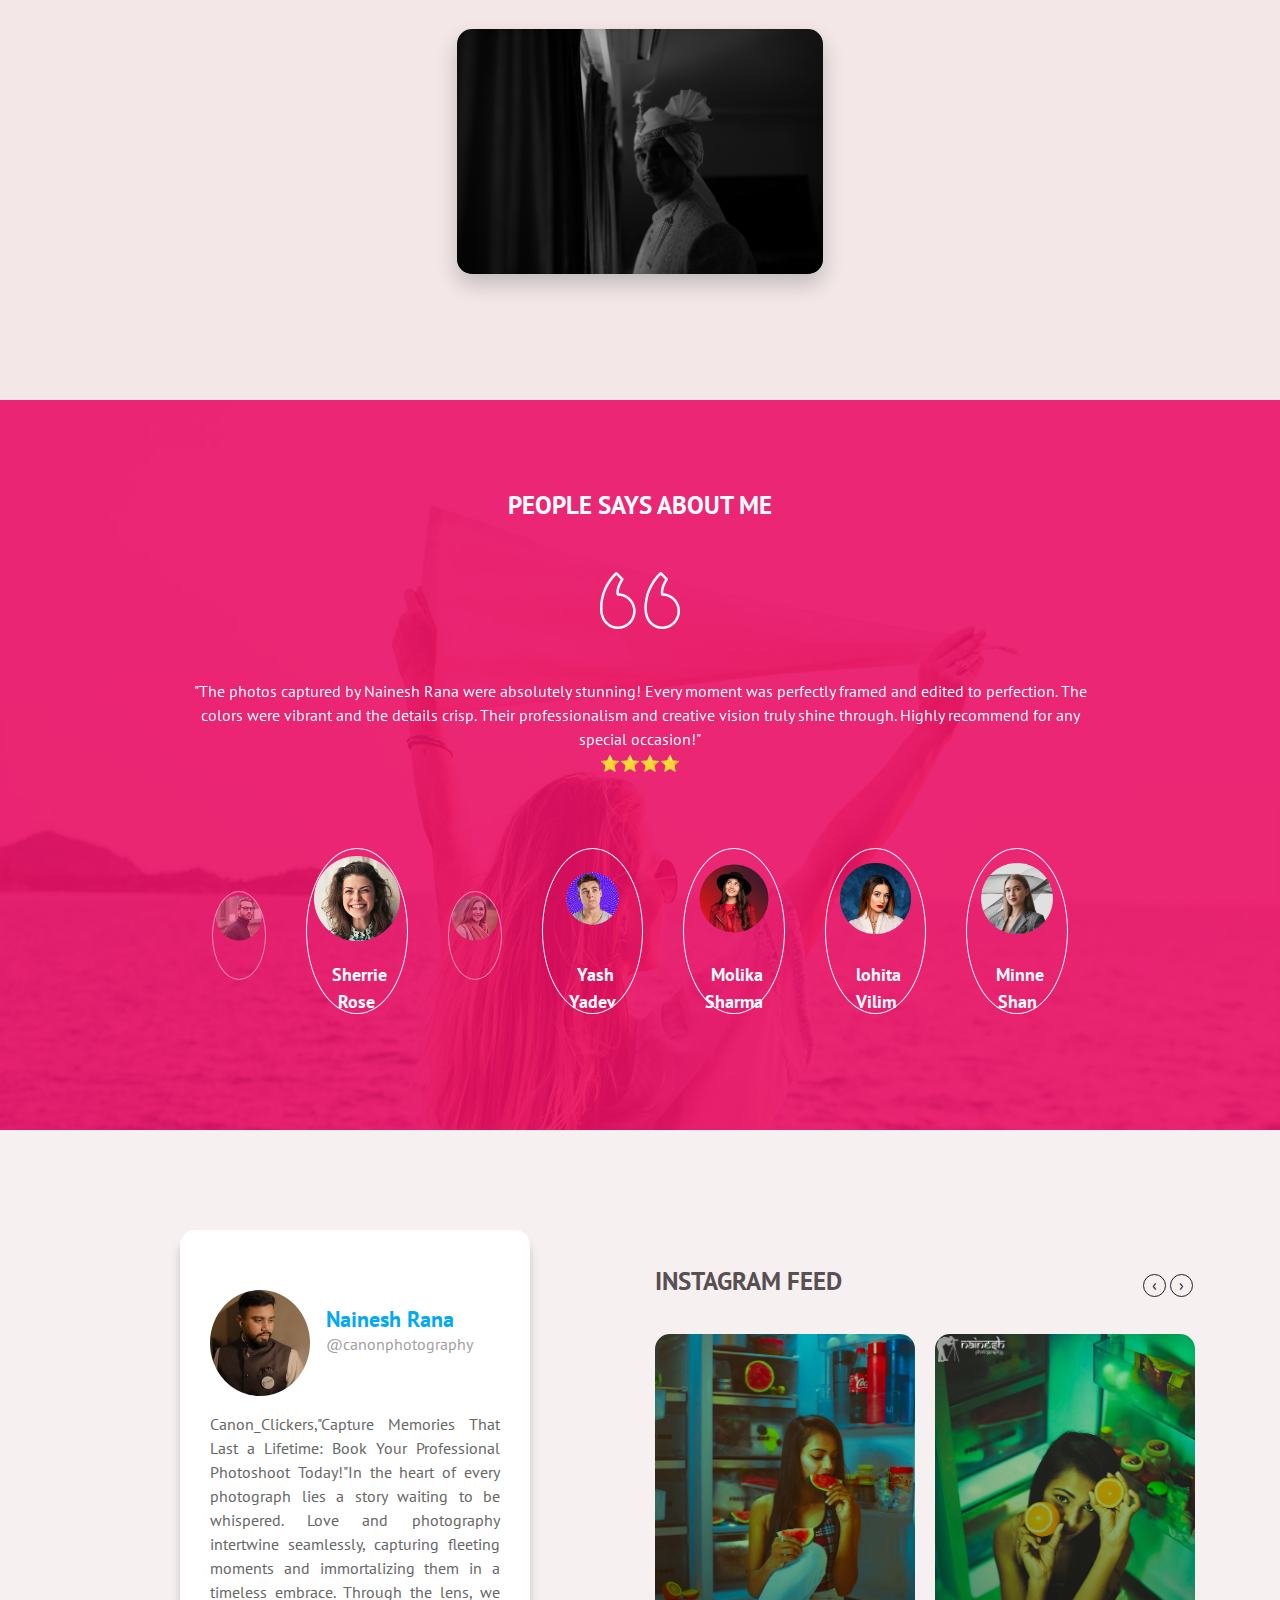
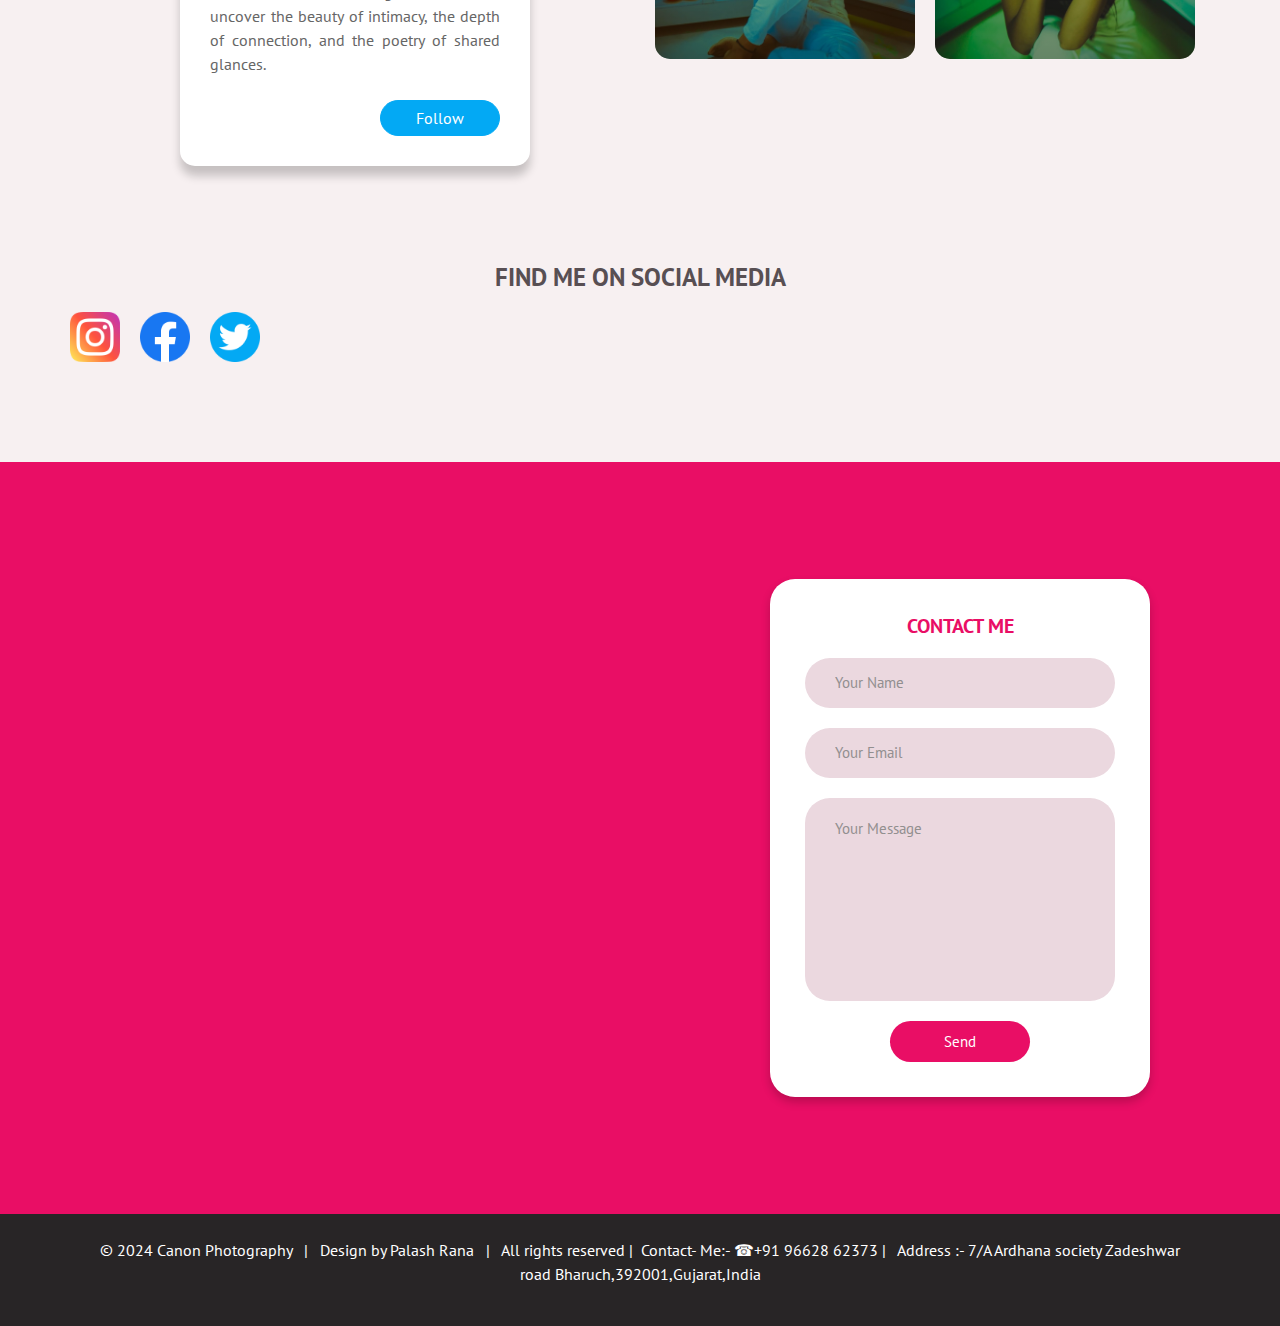
==== commit 79fdaaba: "Update index.html" ====
--- a/index.html
+++ b/index.html
@@ -494,7 +494,7 @@
             </div>
           </div>
           <div>
-            <div class="card"> <img class="card-img" src="assets/img/163A4557.JPG" alt="">
+            <div class="card"> <img class="card-img" src="assets/163A4557.JPG" alt="">
               <div class="card-img-overlay">
               </div>
             </div>
@@ -611,7 +611,7 @@
       <ol class="carousel-indicators">
         <li data-target="#my-carousel" data-slide-to="0"> <img src="assets/about-me-img1.png" alt=""> <span>Lakshay Dube</span> </li>
         <li class="active" data-target="#my-carousel" data-slide-to="1" aria-current="location"> <img
-            src="assets/img/about-me-img2.png" alt=""> <span>Sherrie Rose</span> </li>
+            src="assets/about-me-img2.png" alt=""> <span>Sherrie Rose</span> </li>
         <li data-target="#my-carousel" data-slide-to="2"> <img src="assets/about-me-img3.png" alt=""> <span>Mahima Shah</span> </li>
         <li class="active" data-target="#my-carousel" data-slide-to="3" aria-current="location"> <img
             src="assets/Social Media Profile Picture.png " alt=""> <span>Yash Yadev</span> </li>
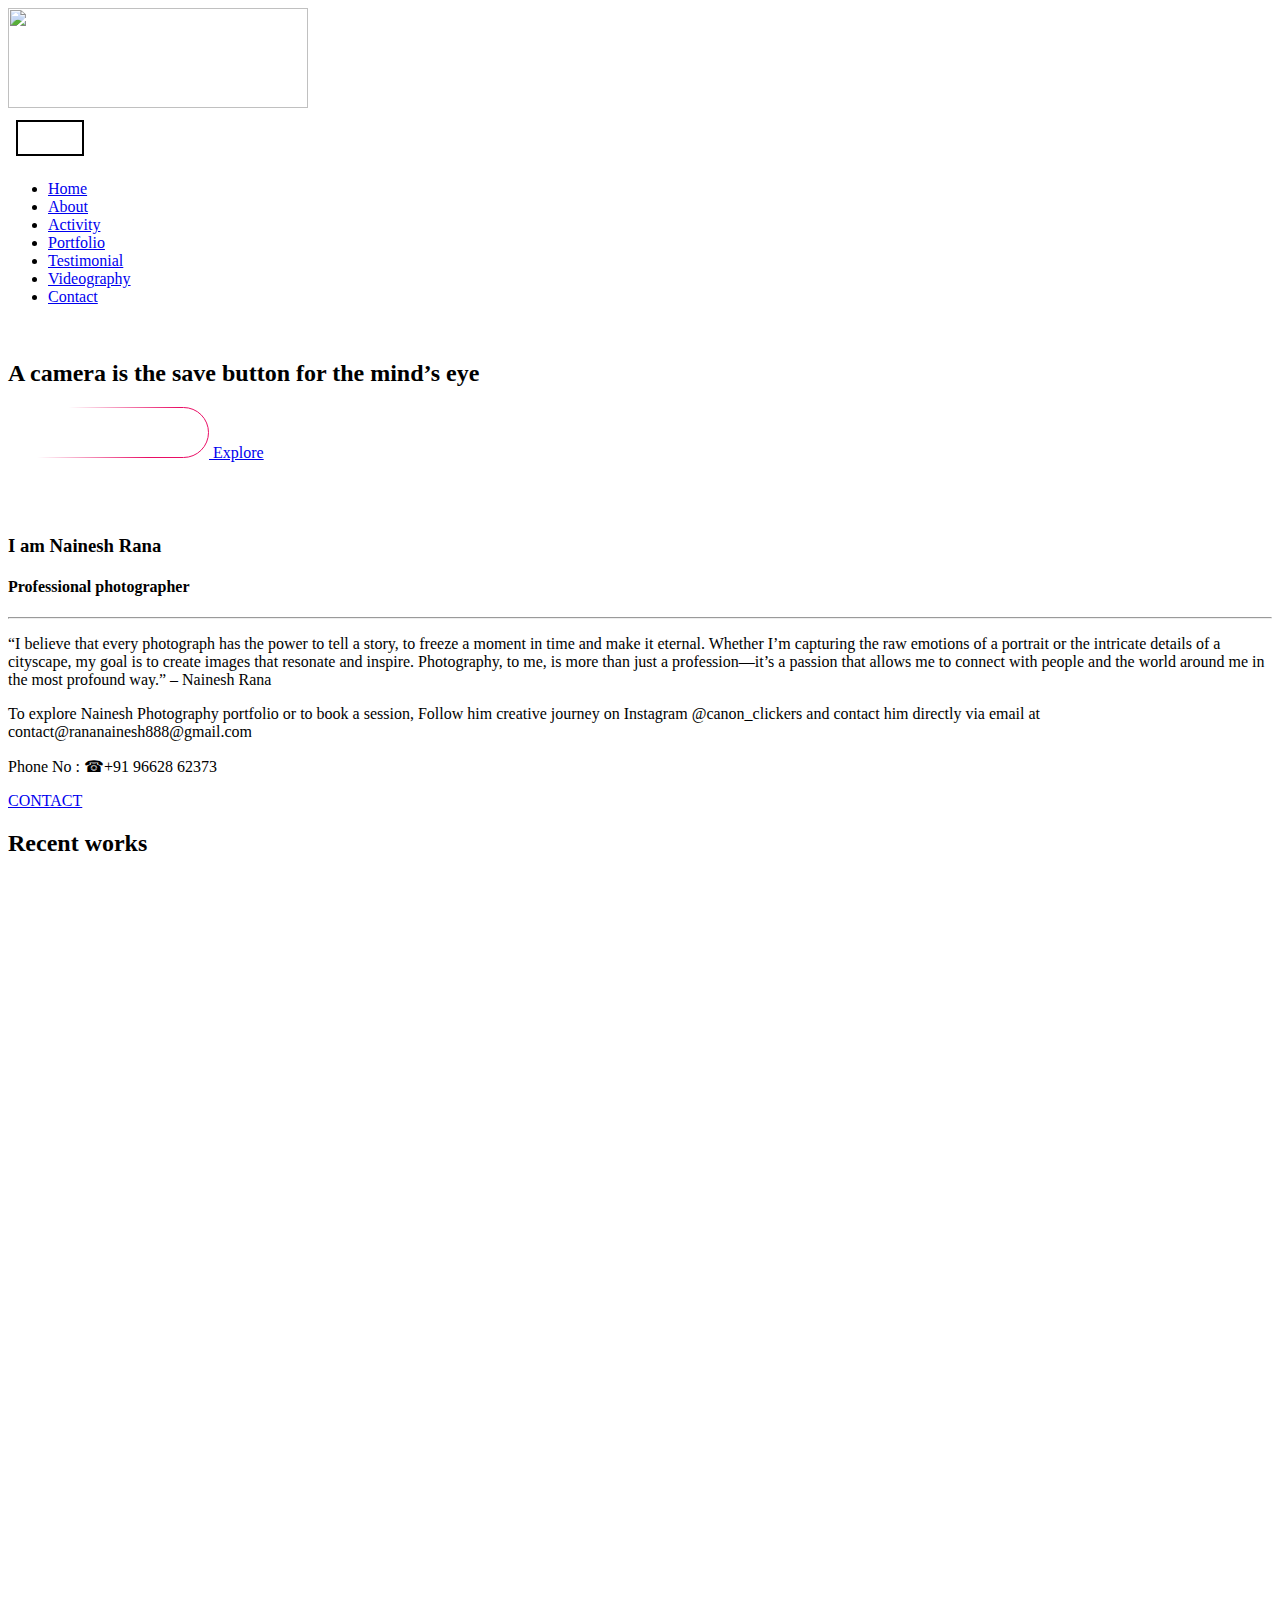
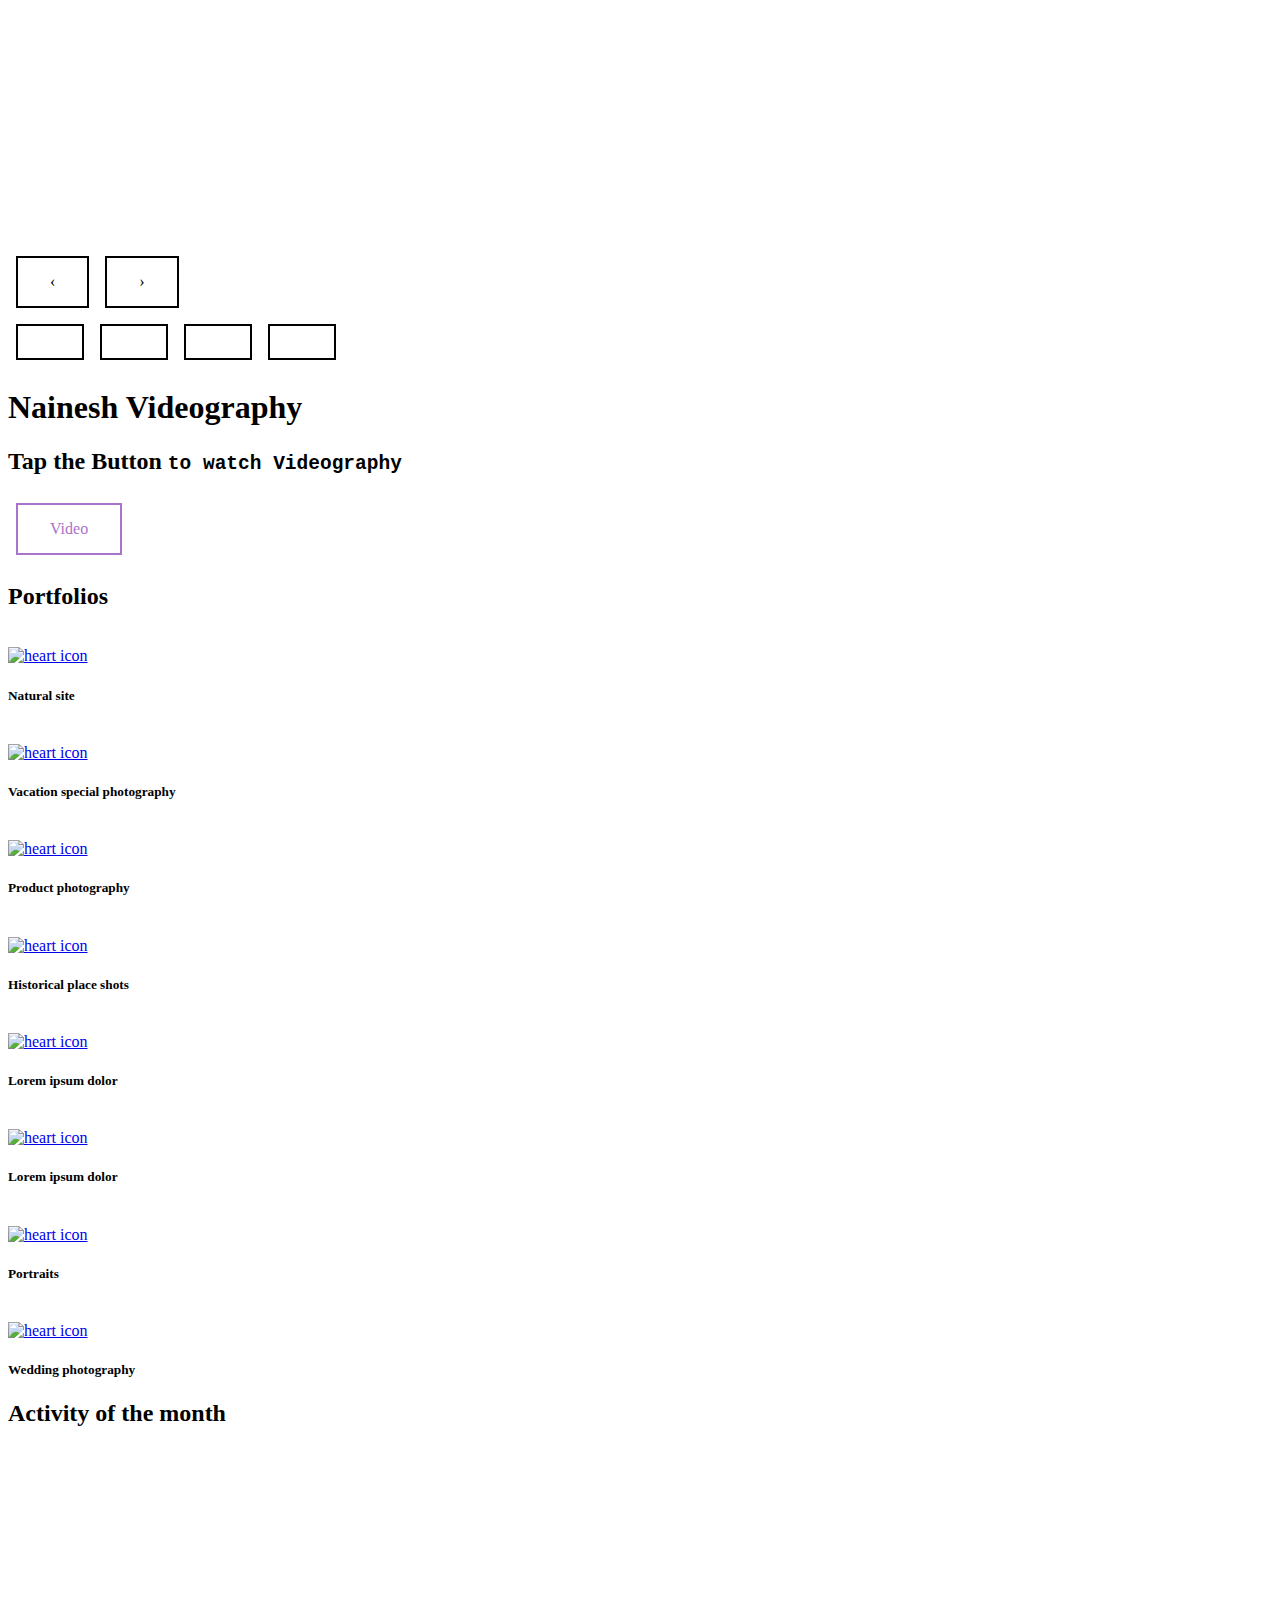
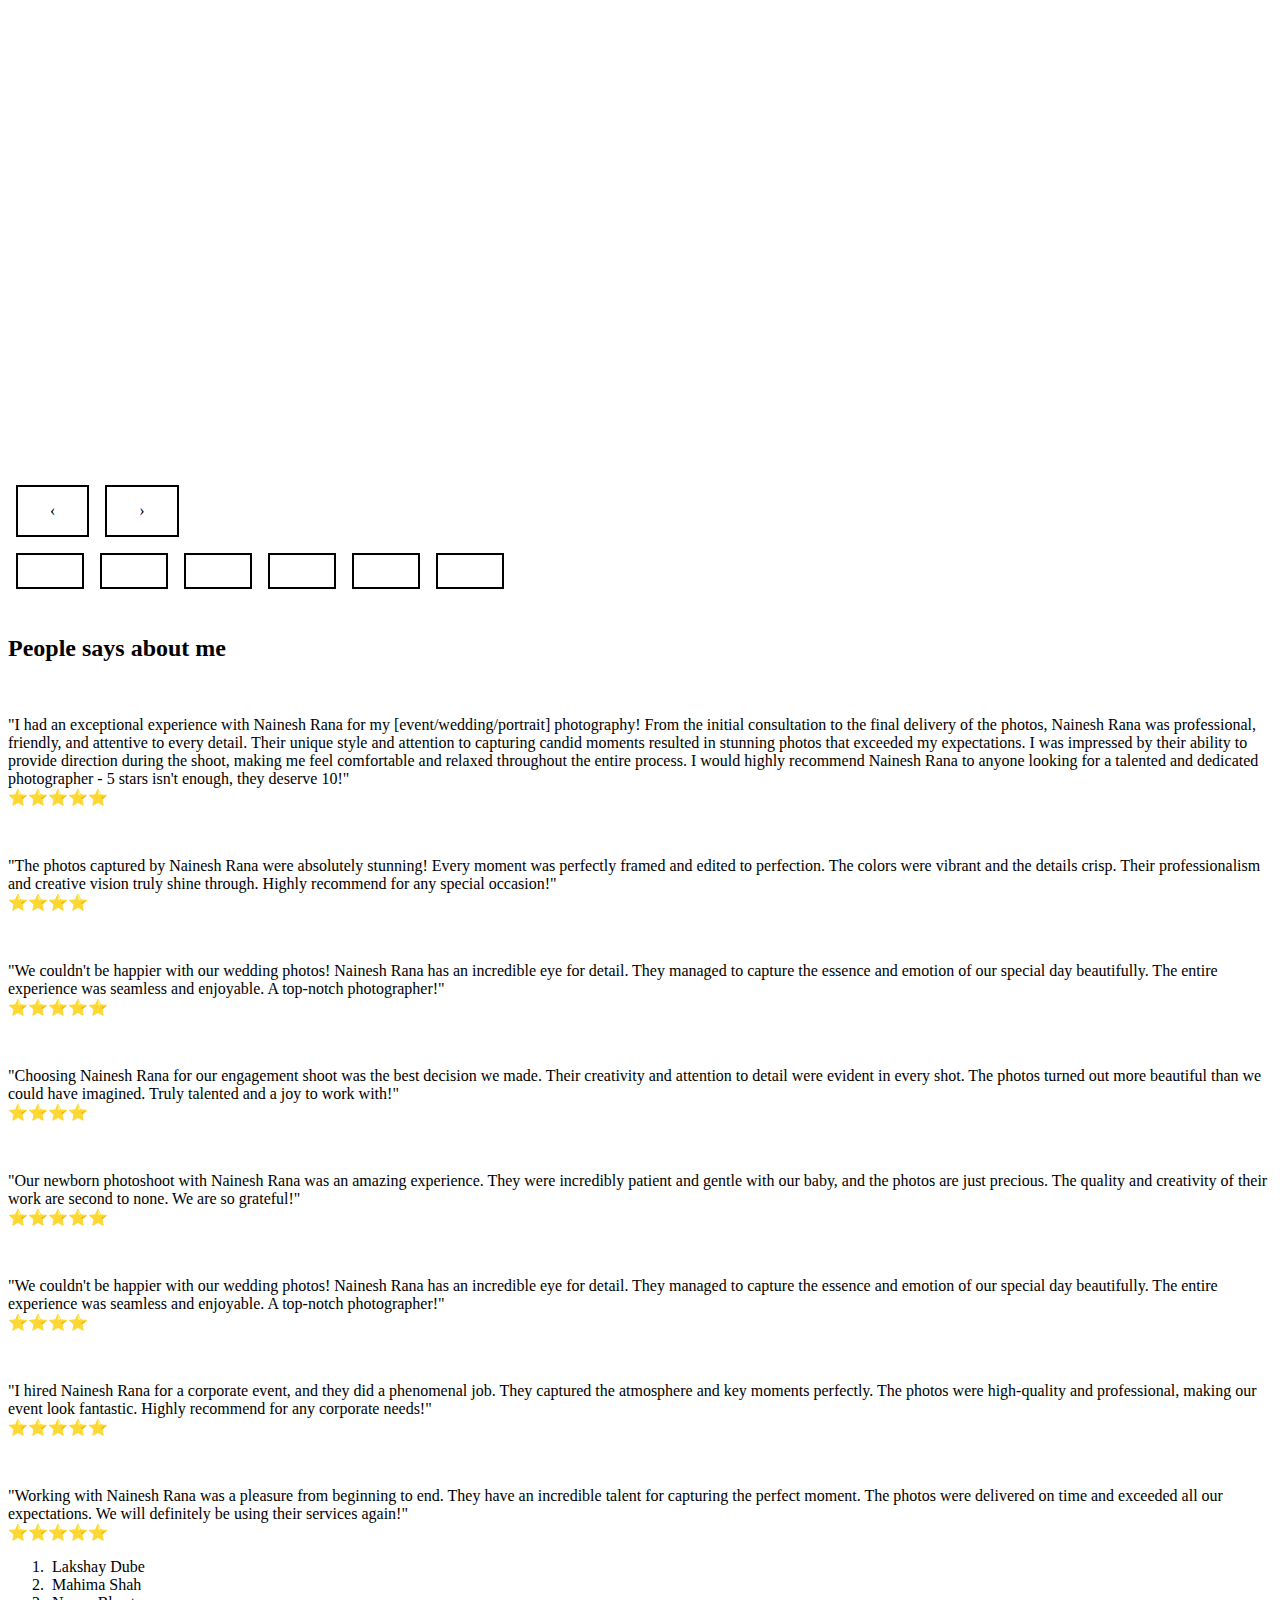
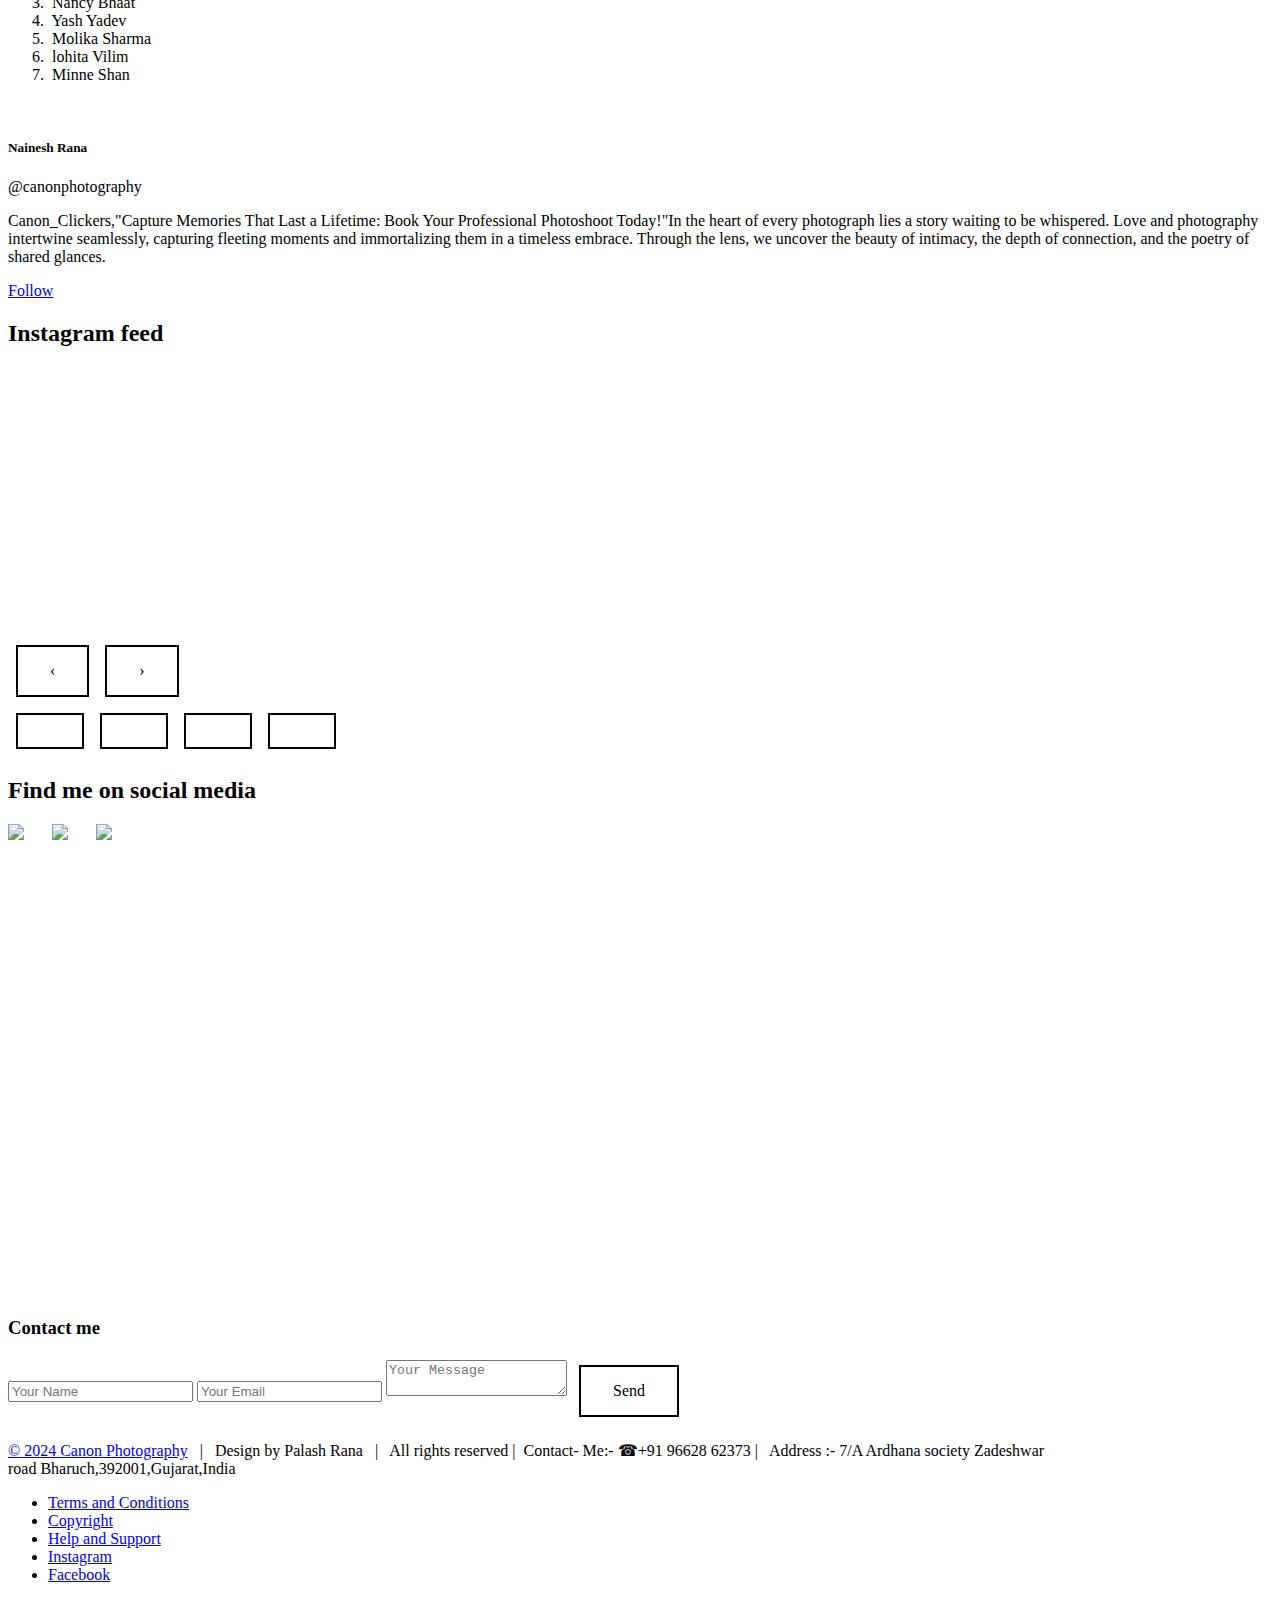
==== commit 170304a1: "Add files via upload" ====
--- a/index.html
+++ b/index.html
@@ -5,8 +5,9 @@
   <!-- Required meta tags -->
   <meta charset="utf-8">
   <meta name="viewport" content="width=device-width, initial-scale=1, shrink-to-fit=no">
-  <link rel="stylesheet" href="bootstrap.min.css">
-  <link rel="stylesheet" href="style.css">
+  <link rel="stylesheet" href="assets/css/bootstrap.min.css">
+  <link rel="stylesheet" href="assets/css/style.css">
+  <link rel="icon" href="assets/img/icons8-camera-100.png">
   <style>
     .fill:hover,
     .fill:focus {
@@ -38,7 +39,7 @@
 <body>
   <nav class="navbar navbar-expand-md  fixed-top maine-menu">
     <div class="logo">
-      <img src="assets/Canon Photography.png" width="300px" height="100px">
+      <img src="assets/img/Canon Photography.png" width="300px" height="100px">
     </div>
     <div class="container">
       <button class="navbar-toggler ml-auto" data-target="#my-nav" onclick="myFunction(this)" data-toggle="collapse">
@@ -62,7 +63,7 @@
     </div>
   </nav>
   <div class="container-fluid fh5co-home-banner">
-    <div class="card"> <img class="card-img" src="assets/wall.jpg" alt="">
+    <div class="card"> <img class="card-img" src="assets/img/wall.jpg" alt="">
       <div class="card-img-overlay">
         <div class="center-text">
           <h2 class="card-title">A camera is the save button
@@ -94,12 +95,12 @@
   <div class="container-fluid fh5co-two-img">
     <div class="row">
       <div class="col-sm-6 pr-0 pl-0">
-        <div class="card"> <img class="card-img" src="assets/girl1.jpg" alt="">
+        <div class="card"> <img class="card-img" src="assets/img/girl1.jpg" alt="">
           <div class="card-img-overlay"> </div>
         </div>
       </div>
       <div class="col-sm-6 pr-0 pl-0">
-        <div class="card"> <img class="card-img" src="assets/girl2.jpg" alt="">
+        <div class="card"> <img class="card-img" src="assets/img/girl2.jpg" alt="">
           <div class="card-img-overlay"> </div>
         </div>
       </div>
@@ -110,7 +111,7 @@
     <div class="container contact-pop">
       <div class="row">
         <div class="col-md-6  pr-0">
-          <div class="card"> <img class="card-img w-100" src="assets/naniesh.jpg" alt="">
+          <div class="card"> <img class="card-img w-100" src="assets/img/naniesh.jpg" alt="">
             <div class="card-img-overlay"> </div>
           </div>
         </div>
@@ -139,173 +140,173 @@
         <h2>Recent works</h2>
         <div class="owl-carousel owl-carousel2 owl-theme">
           <div>
-            <div class="card"> <img class="card-img" src="assets/canon_clickers1.jpg" alt="">
-              <div class="card-img-overlay"> <a href="#"><img src="assets/heart.png" class="heart"
-                    alt="heart icon"></a>
-                <div class="bottom-text">
-                  <h5 class="card-title">Nainesh photography</h5>
-                  <p class="card-text">Canon, Photography</p>
-                </div>
-              </div>
-            </div>
-          </div>
-          <div>
-            <div class="card"> <img class="card-img" src="assets/Canon_Clickers4.jpg" alt="">
-              <div class="card-img-overlay"> <a href="#"><img src="assets/heart.png" class="heart"
-                    alt="heart icon"></a>
-                <div class="bottom-text">
-                  <h5 class="card-title">Nainesh photography</h5>
-                  <p class="card-text">Canon, Photography</p>
-                </div>
-              </div>
-            </div>
-          </div>
-          <div>
-            <div class="card"> <img class="card-img" src="assets/Canon_Clickers3.jpg" alt="">
-              <div class="card-img-overlay"> <a href="#"><img src="assets/heart.png" class="heart"
-                    alt="heart icon"></a>
-                <div class="bottom-text">
-                  <h5 class="card-title">Nainesh photography</h5>
-                  <p class="card-text">Canon, Photography</p>
-                </div>
-              </div>
-            </div>
-          </div>
-          <div>
-            <div class="card"> <img class="card-img" src="assets/Canon_Clickers6.jpg" alt="">
-              <div class="card-img-overlay"> <a href="#"><img src="assets/heart.png" class="heart"
-                    alt="heart icon"></a>
-                <div class="bottom-text">
-                  <h5 class="card-title">Nainesh photography</h5>
-                  <p class="card-text">Canon, Photography</p>
-                </div>
-              </div>
-            </div>
-          </div>
-          <div>
-            <div class="card"> <img class="card-img" src="assets/Canon_Clickers7.jpg" alt="">
-              <div class="card-img-overlay"> <a href="#"><img src="assets/heart.png" class="heart"
-                    alt="heart icon"></a>
-                <div class="bottom-text">
-                  <h5 class="card-title">Nainesh photography</h5>
-                  <p class="card-text">Canon, Photography</p>
-                </div>
-              </div>
-            </div>
-          </div>
-          <div>
-            <div class="card"> <img class="card-img" src="assets/canon_clickers19.jpg" alt="">
-              <div class="card-img-overlay"> <a href="#"><img src="assets/heart.png" class="heart"
-                    alt="heart icon"></a>
-                <div class="bottom-text">
-                  <h5 class="card-title">Nainesh photography</h5>
-                  <p class="card-text">Canon, Photography</p>
-                </div>
-              </div>
-            </div>
-          </div>
-          <div>
-            <div class="card"> <img class="card-img" src="assets/canon_clickers18.jpg" alt="">
-              <div class="card-img-overlay"> <a href="#"><img src="assets/heart.png" class="heart"
-                    alt="heart icon"></a>
-                <div class="bottom-text">
-                  <h5 class="card-title">Nainesh photography</h5>
-                  <p class="card-text">Canon, Photography</p>
-                </div>
-              </div>
-            </div>
-          </div>
-          <div>
-            <div class="card"> <img class="card-img" src="assets/canon_clickers11.jpg" alt="">
-              <div class="card-img-overlay"> <a href="#"><img src="assets/heart.png" class="heart"
-                    alt="heart icon"></a>
-                <div class="bottom-text">
-                  <h5 class="card-title">Nainesh photography</h5>
-                  <p class="card-text">Canon, Photography</p>
-                </div>
-              </div>
-            </div>
-          </div>
-          <div>
-            <div class="card"> <img class="card-img" src="assets/canon_clickers15 (2).jpg" alt="">
-              <div class="card-img-overlay"> <a href="#"><img src="assets/heart.png" class="heart"
-                    alt="heart icon"></a>
-                <div class="bottom-text">
-                  <h5 class="card-title">Nainesh photography</h5>
-                  <p class="card-text">Canon, Photography</p>
-                </div>
-              </div>
-            </div>
-          </div>
-          <div>
-            <div class="card"> <img class="card-img" src="assets/canon_clickers12 (2).jpg" alt="">
-              <div class="card-img-overlay"> <a href="#"><img src="assets/heart.png" class="heart"
-                    alt="heart icon"></a>
-                <div class="bottom-text">
-                  <h5 class="card-title">Nainesh photography</h5>
-                  <p class="card-text">Canon, Photography</p>
-                </div>
-              </div>
-            </div>
-          </div>
-          <div>
-            <div class="card"> <img class="card-img" src="assets/canon_clickers24.jpg" alt="">
-              <div class="card-img-overlay"> <a href="#"><img src="assets/heart.png" class="heart"
-                    alt="heart icon"></a>
-                <div class="bottom-text">
-                  <h5 class="card-title">Nainesh photography</h5>
-                  <p class="card-text">Canon, Photography</p>
-                </div>
-              </div>
-            </div>
-          </div>
-          <div>
-            <div class="card"> <img class="card-img" src="assets/canon_clickers25.jpg" alt="">
-              <div class="card-img-overlay"> <a href="#"><img src="assets/heart.png" class="heart"
-                    alt="heart icon"></a>
-                <div class="bottom-text">
-                  <h5 class="card-title">Nainesh photography</h5>
-                  <p class="card-text">Canon, Photography</p>
-                </div>
-              </div>
-            </div>
-          </div>
-          <div>
-            <div class="card"> <img class="card-img" src="assets/canon_clickers26.jpg" alt="">
-              <div class="card-img-overlay"> <a href="#"><img src="assets/heart.png" class="heart"
-                    alt="heart icon"></a>
-                <div class="bottom-text">
-                  <h5 class="card-title">Nainesh photography</h5>
-                  <p class="card-text">Canon, Photography</p>
-                </div>
-              </div>
-            </div>
-          </div>
-          <div>
-            <div class="card"> <img class="card-img" src="assets/canon_clickers27.jpg" alt="">
-              <div class="card-img-overlay"> <a href="#"><img src="assets/heart.png" class="heart"
-                    alt="heart icon"></a>
-                <div class="bottom-text">
-                  <h5 class="card-title">Nainesh photography</h5>
-                  <p class="card-text">Canon, Photography</p>
-                </div>
-              </div>
-            </div>
-          </div>
-          <div>
-            <div class="card"> <img class="card-img" src="assets/canon_clickers28.jpg" alt="">
-              <div class="card-img-overlay"> <a href="#"><img src="assets/heart.png" class="heart"
-                    alt="heart icon"></a>
-                <div class="bottom-text">
-                  <h5 class="card-title">Nainesh photography</h5>
-                  <p class="card-text">Canon, Photography</p>
-                </div>
-              </div>
-            </div>
-          </div>
-          <div>
-            <div class="card"> <img class="card-img" src="assets/canon_clickers29.jpg" alt="">
-              <div class="card-img-overlay"> <a href="#"><img src="assets/heart.png" class="heart"
+            <div class="card"> <img class="card-img" src="assets/img/canon_clickers1.jpg" alt="">
+              <div class="card-img-overlay"> <a href="#"><img src="assets/img/heart.png" class="heart"
+                    alt="heart icon"></a>
+                <div class="bottom-text">
+                  <h5 class="card-title">Nainesh photography</h5>
+                  <p class="card-text">Canon, Photography</p>
+                </div>
+              </div>
+            </div>
+          </div>
+          <div>
+            <div class="card"> <img class="card-img" src="assets/img/Canon_Clickers4.jpg" alt="">
+              <div class="card-img-overlay"> <a href="#"><img src="assets/img/heart.png" class="heart"
+                    alt="heart icon"></a>
+                <div class="bottom-text">
+                  <h5 class="card-title">Nainesh photography</h5>
+                  <p class="card-text">Canon, Photography</p>
+                </div>
+              </div>
+            </div>
+          </div>
+          <div>
+            <div class="card"> <img class="card-img" src="assets/img/Canon_Clickers3.jpg" alt="">
+              <div class="card-img-overlay"> <a href="#"><img src="assets/img/heart.png" class="heart"
+                    alt="heart icon"></a>
+                <div class="bottom-text">
+                  <h5 class="card-title">Nainesh photography</h5>
+                  <p class="card-text">Canon, Photography</p>
+                </div>
+              </div>
+            </div>
+          </div>
+          <div>
+            <div class="card"> <img class="card-img" src="assets/img/Canon_Clickers6.jpg" alt="">
+              <div class="card-img-overlay"> <a href="#"><img src="assets/img/heart.png" class="heart"
+                    alt="heart icon"></a>
+                <div class="bottom-text">
+                  <h5 class="card-title">Nainesh photography</h5>
+                  <p class="card-text">Canon, Photography</p>
+                </div>
+              </div>
+            </div>
+          </div>
+          <div>
+            <div class="card"> <img class="card-img" src="assets/img/Canon_Clickers7.jpg" alt="">
+              <div class="card-img-overlay"> <a href="#"><img src="assets/img/heart.png" class="heart"
+                    alt="heart icon"></a>
+                <div class="bottom-text">
+                  <h5 class="card-title">Nainesh photography</h5>
+                  <p class="card-text">Canon, Photography</p>
+                </div>
+              </div>
+            </div>
+          </div>
+          <div>
+            <div class="card"> <img class="card-img" src="assets/img/canon_clickers19.jpg" alt="">
+              <div class="card-img-overlay"> <a href="#"><img src="assets/img/heart.png" class="heart"
+                    alt="heart icon"></a>
+                <div class="bottom-text">
+                  <h5 class="card-title">Nainesh photography</h5>
+                  <p class="card-text">Canon, Photography</p>
+                </div>
+              </div>
+            </div>
+          </div>
+          <div>
+            <div class="card"> <img class="card-img" src="assets/img/canon_clickers18.jpg" alt="">
+              <div class="card-img-overlay"> <a href="#"><img src="assets/img/heart.png" class="heart"
+                    alt="heart icon"></a>
+                <div class="bottom-text">
+                  <h5 class="card-title">Nainesh photography</h5>
+                  <p class="card-text">Canon, Photography</p>
+                </div>
+              </div>
+            </div>
+          </div>
+          <div>
+            <div class="card"> <img class="card-img" src="assets/img/canon_clickers11.jpg" alt="">
+              <div class="card-img-overlay"> <a href="#"><img src="assets/img/heart.png" class="heart"
+                    alt="heart icon"></a>
+                <div class="bottom-text">
+                  <h5 class="card-title">Nainesh photography</h5>
+                  <p class="card-text">Canon, Photography</p>
+                </div>
+              </div>
+            </div>
+          </div>
+          <div>
+            <div class="card"> <img class="card-img" src="assets/img/canon_clickers15 (2).jpg" alt="">
+              <div class="card-img-overlay"> <a href="#"><img src="assets/img/heart.png" class="heart"
+                    alt="heart icon"></a>
+                <div class="bottom-text">
+                  <h5 class="card-title">Nainesh photography</h5>
+                  <p class="card-text">Canon, Photography</p>
+                </div>
+              </div>
+            </div>
+          </div>
+          <div>
+            <div class="card"> <img class="card-img" src="assets/img/canon_clickers12 (2).jpg" alt="">
+              <div class="card-img-overlay"> <a href="#"><img src="assets/img/heart.png" class="heart"
+                    alt="heart icon"></a>
+                <div class="bottom-text">
+                  <h5 class="card-title">Nainesh photography</h5>
+                  <p class="card-text">Canon, Photography</p>
+                </div>
+              </div>
+            </div>
+          </div>
+          <div>
+            <div class="card"> <img class="card-img" src="assets/img/canon_clickers24.jpg" alt="">
+              <div class="card-img-overlay"> <a href="#"><img src="assets/img/heart.png" class="heart"
+                    alt="heart icon"></a>
+                <div class="bottom-text">
+                  <h5 class="card-title">Nainesh photography</h5>
+                  <p class="card-text">Canon, Photography</p>
+                </div>
+              </div>
+            </div>
+          </div>
+          <div>
+            <div class="card"> <img class="card-img" src="assets/img/canon_clickers25.jpg" alt="">
+              <div class="card-img-overlay"> <a href="#"><img src="assets/img/heart.png" class="heart"
+                    alt="heart icon"></a>
+                <div class="bottom-text">
+                  <h5 class="card-title">Nainesh photography</h5>
+                  <p class="card-text">Canon, Photography</p>
+                </div>
+              </div>
+            </div>
+          </div>
+          <div>
+            <div class="card"> <img class="card-img" src="assets/img/canon_clickers26.jpg" alt="">
+              <div class="card-img-overlay"> <a href="#"><img src="assets/img/heart.png" class="heart"
+                    alt="heart icon"></a>
+                <div class="bottom-text">
+                  <h5 class="card-title">Nainesh photography</h5>
+                  <p class="card-text">Canon, Photography</p>
+                </div>
+              </div>
+            </div>
+          </div>
+          <div>
+            <div class="card"> <img class="card-img" src="assets/img/canon_clickers27.jpg" alt="">
+              <div class="card-img-overlay"> <a href="#"><img src="assets/img/heart.png" class="heart"
+                    alt="heart icon"></a>
+                <div class="bottom-text">
+                  <h5 class="card-title">Nainesh photography</h5>
+                  <p class="card-text">Canon, Photography</p>
+                </div>
+              </div>
+            </div>
+          </div>
+          <div>
+            <div class="card"> <img class="card-img" src="assets/img/canon_clickers28.jpg" alt="">
+              <div class="card-img-overlay"> <a href="#"><img src="assets/img/heart.png" class="heart"
+                    alt="heart icon"></a>
+                <div class="bottom-text">
+                  <h5 class="card-title">Nainesh photography</h5>
+                  <p class="card-text">Canon, Photography</p>
+                </div>
+              </div>
+            </div>
+          </div>
+          <div>
+            <div class="card"> <img class="card-img" src="assets/img/canon_clickers29.jpg" alt="">
+              <div class="card-img-overlay"> <a href="#"><img src="assets/img/heart.png" class="heart"
                     alt="heart icon"></a>
                 <div class="bottom-text">
                   <h5 class="card-title">Nainesh photography</h5>
@@ -336,8 +337,8 @@
       <h2>Portfolios</h2>
       <div class="row">
         <div class="bx bx-1">
-          <div class="card"> <img class="card-img" src="assets/portfolio-img1.png" alt="">
-            <div class="card-img-overlay"> <a href="#"><img src="assets/heart.png" class="heart"
+          <div class="card"> <img class="card-img" src="assets/img/portfolio-img1.png" alt="">
+            <div class="card-img-overlay"> <a href="#"><img src="assets/img/heart.png" class="heart"
                   alt="heart icon"></a>
               <div class="bottom-text">
                 <h5 class="card-title">Natural site</h5>
@@ -346,8 +347,8 @@
           </div>
         </div>
         <div class="bx bx-2">
-          <div class="card"> <img class="card-img" src="assets/portfolio-img2.png" alt="">
-            <div class="card-img-overlay"> <a href="#"><img src="assets/heart.png" class="heart"
+          <div class="card"> <img class="card-img" src="assets/img/portfolio-img2.png" alt="">
+            <div class="card-img-overlay"> <a href="#"><img src="assets/img/heart.png" class="heart"
                   alt="heart icon"></a>
               <div class="bottom-text">
                 <h5 class="card-title">Vacation special photography</h5>
@@ -356,8 +357,8 @@
           </div>
         </div>
         <div class="bx bx-3">
-          <div class="card"> <img class="card-img" src="assets/portfolio-img3.png" alt="">
-            <div class="card-img-overlay"> <a href="#"><img src="assets/heart.png" class="heart"
+          <div class="card"> <img class="card-img" src="assets/img/portfolio-img3.png" alt="">
+            <div class="card-img-overlay"> <a href="#"><img src="assets/img/heart.png" class="heart"
                   alt="heart icon"></a>
               <div class="bottom-text">
                 <h5 class="card-title">Product photography</h5>
@@ -366,8 +367,8 @@
           </div>
         </div>
         <div class="bx bx-4">
-          <div class="card"> <img class="card-img" src="assets/portfolio-img4.png" alt="">
-            <div class="card-img-overlay"> <a href="#"><img src="assets/heart.png" class="heart"
+          <div class="card"> <img class="card-img" src="assets/img/portfolio-img4.png" alt="">
+            <div class="card-img-overlay"> <a href="#"><img src="assets/img/heart.png" class="heart"
                   alt="heart icon"></a>
               <div class="bottom-text">
                 <h5 class="card-title">Historical place shots</h5>
@@ -377,8 +378,8 @@
         </div>
         <div class="bx bx-middle" style="padding: 0;">
           <div class="bx bx-5">
-            <div class="card"> <img class="card-img" src="assets/portfolio-img5.png" alt="">
-              <div class="card-img-overlay"> <a href="#"><img src="assets/heart.png" class="heart"
+            <div class="card"> <img class="card-img" src="assets/img/portfolio-img5.png" alt="">
+              <div class="card-img-overlay"> <a href="#"><img src="assets/img/heart.png" class="heart"
                     alt="heart icon"></a>
                 <div class="bottom-text">
                   <h5 class="card-title">Lorem ipsum dolor</h5>
@@ -387,8 +388,8 @@
             </div>
           </div>
           <div class="bx bx-6">
-            <div class="card"> <img class="card-img" src="assets/portfolio-img6.png" alt="">
-              <div class="card-img-overlay"> <a href="#"><img src="assets/heart.png" class="heart"
+            <div class="card"> <img class="card-img" src="assets/img/portfolio-img6.png" alt="">
+              <div class="card-img-overlay"> <a href="#"><img src="assets/img/heart.png" class="heart"
                     alt="heart icon"></a>
                 <div class="bottom-text">
                   <h5 class="card-title">Lorem ipsum dolor</h5>
@@ -398,8 +399,8 @@
           </div>
           <div>
             <div class="bx bx-7">
-              <div class="card"> <img class="card-img" src="assets/portfolio-img7.png" alt="">
-                <div class="card-img-overlay"> <a href="#"><img src="assets/heart.png" class="heart"
+              <div class="card"> <img class="card-img" src="assets/img/portfolio-img7.png" alt="">
+                <div class="card-img-overlay"> <a href="#"><img src="assets/img/heart.png" class="heart"
                       alt="heart icon"></a>
                   <div class="bottom-text">
                     <h5 class="card-title">Portraits</h5>
@@ -408,8 +409,8 @@
               </div>
             </div>
             <div class="bx bx-8">
-              <div class="card"> <img class="card-img" src="assets/portfolio-img8.png" alt="">
-                <div class="card-img-overlay"> <a href="#"><img src="assets/heart.png" class="heart"
+              <div class="card"> <img class="card-img" src="assets/img/portfolio-img8.png" alt="">
+                <div class="card-img-overlay"> <a href="#"><img src="assets/img/heart.png" class="heart"
                       alt="heart icon"></a>
                   <div class="bottom-text">
                     <h5 class="card-title">Wedding photography</h5>
@@ -428,103 +429,103 @@
         <h2>Activity of the month</h2>
         <div class="owl-carousel owl-carousel3 owl-theme">
           <div>
-            <div class="card"> <img class="card-img" src="assets/DSC04401.JPG" alt="">
-              <div class="card-img-overlay">
-              </div>
-            </div>
-          </div>
-          <div>
-            <div class="card"> <img class="card-img" src="assets/DSC04270.JPG" alt="">
-              <div class="card-img-overlay">
-              </div>
-            </div>
-          </div>
-          <div>
-            <div class="card"> <img class="card-img" src="assets/DSC06893.JPG" alt="">
-              <div class="card-img-overlay">
-              </div>
-            </div>
-          </div>
-          <div>
-            <div class="card"> <img class="card-img" src="assets/163A2536.jpg" alt="">
-              <div class="card-img-overlay">
-              </div>
-            </div>
-          </div>
-          <div>
-            <div class="card"> <img class="card-img" src="assets/163A2043.jpg" alt="">
-              <div class="card-img-overlay">
-              </div>
-            </div>
-          </div>
-          <div>
-            <div class="card"> <img class="card-img" src="assets/DSC06903.JPG" alt="">
-              <div class="card-img-overlay">
-              </div>
-            </div>
-          </div>
-          <div>
-            <div class="card"> <img class="card-img" src="assets/DSC06952.JPG" alt="">
-              <div class="card-img-overlay">
-              </div>
-            </div>
-          </div>
-          <div>
-            <div class="card"> <img class="card-img" src="assets/DSC06939.JPG" alt="">
-              <div class="card-img-overlay">
-              </div>
-            </div>
-          </div>
-          <div>
-            <div class="card"> <img class="card-img" src="assets/DSC06901.JPG" alt="">
-              <div class="card-img-overlay">
-              </div>
-            </div>
-          </div>
-          <div>
-            <div class="card"> <img class="card-img" src="assets/DSC04246.JPG" alt="">
-              <div class="card-img-overlay">
-              </div>
-            </div>
-          </div>
-          <div>
-            <div class="card"> <img class="card-img" src="assets/DSC04235.JPG" alt="">
-              <div class="card-img-overlay">
-              </div>
-            </div>
-          </div>
-          <div>
-            <div class="card"> <img class="card-img" src="assets/163A4557.JPG" alt="">
-              <div class="card-img-overlay">
-              </div>
-            </div>
-          </div>
-          <div>
-            <div class="card"> <img class="card-img" src="assets/163A5170.JPG" alt="">
-              <div class="card-img-overlay">
-              </div>
-            </div>
-          </div>
-          <div>
-            <div class="card"> <img class="card-img" src="assets/163A4429.JPG" alt="">
-              <div class="card-img-overlay">
-              </div>
-            </div>
-          </div>
-          <div>
-            <div class="card"> <img class="card-img" src="assets/163A4422.JPG" alt="">
-              <div class="card-img-overlay">
-              </div>
-            </div>
-          </div>
-          <div>
-            <div class="card"> <img class="card-img" src="assets/163A4362.jpg" alt="">
-              <div class="card-img-overlay">
-              </div>
-            </div>
-          </div>
-          <div>
-            <div class="card"> <img class="card-img" src="assets/163A3062.jpg" alt="">
+            <div class="card"> <img class="card-img" src="assets/img/DSC04401.JPG" alt="">
+              <div class="card-img-overlay">
+              </div>
+            </div>
+          </div>
+          <div>
+            <div class="card"> <img class="card-img" src="assets/img/DSC04270.JPG" alt="">
+              <div class="card-img-overlay">
+              </div>
+            </div>
+          </div>
+          <div>
+            <div class="card"> <img class="card-img" src="assets/img/DSC06893.JPG" alt="">
+              <div class="card-img-overlay">
+              </div>
+            </div>
+          </div>
+          <div>
+            <div class="card"> <img class="card-img" src="assets/img/163A2536.jpg" alt="">
+              <div class="card-img-overlay">
+              </div>
+            </div>
+          </div>
+          <div>
+            <div class="card"> <img class="card-img" src="assets/img/163A2043.jpg" alt="">
+              <div class="card-img-overlay">
+              </div>
+            </div>
+          </div>
+          <div>
+            <div class="card"> <img class="card-img" src="assets/img/DSC06903.JPG" alt="">
+              <div class="card-img-overlay">
+              </div>
+            </div>
+          </div>
+          <div>
+            <div class="card"> <img class="card-img" src="assets/img/DSC06952.JPG" alt="">
+              <div class="card-img-overlay">
+              </div>
+            </div>
+          </div>
+          <div>
+            <div class="card"> <img class="card-img" src="assets/img/DSC06939.JPG" alt="">
+              <div class="card-img-overlay">
+              </div>
+            </div>
+          </div>
+          <div>
+            <div class="card"> <img class="card-img" src="assets/img/DSC06901.JPG" alt="">
+              <div class="card-img-overlay">
+              </div>
+            </div>
+          </div>
+          <div>
+            <div class="card"> <img class="card-img" src="assets/img/DSC04246.JPG" alt="">
+              <div class="card-img-overlay">
+              </div>
+            </div>
+          </div>
+          <div>
+            <div class="card"> <img class="card-img" src="assets/img/DSC04235.JPG" alt="">
+              <div class="card-img-overlay">
+              </div>
+            </div>
+          </div>
+          <div>
+            <div class="card"> <img class="card-img" src="assets/img/163A4557.JPG" alt="">
+              <div class="card-img-overlay">
+              </div>
+            </div>
+          </div>
+          <div>
+            <div class="card"> <img class="card-img" src="assets/img/163A5170.JPG" alt="">
+              <div class="card-img-overlay">
+              </div>
+            </div>
+          </div>
+          <div>
+            <div class="card"> <img class="card-img" src="assets/img/163A4429.JPG" alt="">
+              <div class="card-img-overlay">
+              </div>
+            </div>
+          </div>
+          <div>
+            <div class="card"> <img class="card-img" src="assets/img/163A4422.JPG" alt="">
+              <div class="card-img-overlay">
+              </div>
+            </div>
+          </div>
+          <div>
+            <div class="card"> <img class="card-img" src="assets/img/163A4362.jpg" alt="">
+              <div class="card-img-overlay">
+              </div>
+            </div>
+          </div>
+          <div>
+            <div class="card"> <img class="card-img" src="assets/img/163A3062.jpg" alt="">
               <div class="card-img-overlay">
               </div>
             </div>
@@ -538,13 +539,13 @@
   <div class="container-fluid fh5co-about-me" id="testimonial">
     <div id="my-carousel" class="carousel slide" data-ride="carousel">
       <div class="carousel-inner">
-        <div class="card"> <img class="card-img d-block w-100" src="assets/about-me-img.jpg" alt="">
+        <div class="card"> <img class="card-img d-block w-100" src="assets/img/about-me-img.jpg" alt="">
           <div class="card-img-overlay">
             <h2>People says about me</h2>
           </div>
         </div>
         <div class="carousel-item">
-          <div class="carousel-caption d-md-block"> <img src="assets/quote-icon.png" alt="">
+          <div class="carousel-caption d-md-block"> <img src="assets/img/quote-icon.png" alt="">
             <p>"I had an exceptional experience with Nainesh Rana for my [event/wedding/portrait] photography! From the
               initial consultation to the final delivery of the photos, Nainesh Rana was professional, friendly, and
               attentive to every detail. Their unique style and attention to capturing candid moments resulted in
@@ -557,7 +558,7 @@
           </div>
         </div>
         <div class="carousel-item active">
-          <div class="carousel-caption d-md-block"> <img src="assets/quote-icon.png" alt="">
+          <div class="carousel-caption d-md-block"> <img src="assets/img/quote-icon.png" alt="">
             <p>"The photos captured by Nainesh Rana were absolutely stunning! Every moment was perfectly framed and
               edited to perfection. The colors were vibrant and the details crisp. Their professionalism and creative
               vision truly shine through. Highly recommend for any special occasion!"<br>⭐️⭐️⭐️⭐️
@@ -565,7 +566,7 @@
           </div>
         </div>
         <div class="carousel-item">
-          <div class="carousel-caption d-md-block"> <img src="assets/quote-icon.png" alt="">
+          <div class="carousel-caption d-md-block"> <img src="assets/img/quote-icon.png" alt="">
             <p>"We couldn't be happier with our wedding photos! Nainesh Rana has an incredible eye for detail. They
               managed to capture the essence and emotion of our special day beautifully. The entire experience was
               seamless and enjoyable. A top-notch photographer!"<br>⭐️⭐️⭐️⭐️⭐️
@@ -573,21 +574,21 @@
           </div>
         </div>
         <div class="carousel-item">
-          <div class="carousel-caption d-md-block"> <img src="assets/quote-icon.png" alt="">
+          <div class="carousel-caption d-md-block"> <img src="assets/img/quote-icon.png" alt="">
             <p>"Choosing Nainesh Rana for our engagement shoot was the best decision we made. Their creativity and attention to detail were evident in every shot. The photos turned out more beautiful than we could have imagined. Truly talented and a joy to work with!"
               <br>⭐️⭐️⭐️⭐️
             </p>
           </div>
         </div>
         <div class="carousel-item">
-          <div class="carousel-caption d-md-block"> <img src="assets/quote-icon.png" alt="">
+          <div class="carousel-caption d-md-block"> <img src="assets/img/quote-icon.png" alt="">
             <p>"Our newborn photoshoot with Nainesh Rana was an amazing experience. They were incredibly patient and gentle with our baby, and the photos are just precious. The quality and creativity of their work are second to none. We are so grateful!"
               <br>⭐️⭐️⭐️⭐️⭐️
             </p>
           </div>
         </div>
         <div class="carousel-item">
-          <div class="carousel-caption d-md-block"> <img src="assets/quote-icon.png" alt="">
+          <div class="carousel-caption d-md-block"> <img src="assets/img/quote-icon.png" alt="">
             <p>"We couldn't be happier with our wedding photos! Nainesh Rana has an incredible eye for detail. They
               managed to capture the essence and emotion of our special day beautifully. The entire experience was
               seamless and enjoyable. A top-notch photographer!"<br>⭐️⭐️⭐️⭐️
@@ -595,13 +596,13 @@
           </div>
         </div>
         <div class="carousel-item">
-          <div class="carousel-caption d-md-block"> <img src="assets/quote-icon.png" alt="">
+          <div class="carousel-caption d-md-block"> <img src="assets/img/quote-icon.png" alt="">
             <p> "I hired Nainesh Rana for a corporate event, and they did a phenomenal job. They captured the atmosphere and key moments perfectly. The photos were high-quality and professional, making our event look fantastic. Highly recommend for any corporate needs!"<br>⭐️⭐️⭐️⭐️⭐️
             </p>
           </div>
         </div>
         <div class="carousel-item">
-          <div class="carousel-caption d-md-block"> <img src="assets/quote-icon.png" alt="">
+          <div class="carousel-caption d-md-block"> <img src="assets/img/quote-icon.png" alt="">
             <p>"Working with Nainesh Rana was a pleasure from beginning to end. They have an incredible talent for capturing the perfect moment. The photos were delivered on time and exceeded all our expectations. We will definitely be using their services again!"
               <br>⭐️⭐️⭐️⭐️⭐️
             </p>
@@ -609,18 +610,18 @@
         </div>
       </div>
       <ol class="carousel-indicators">
-        <li data-target="#my-carousel" data-slide-to="0"> <img src="assets/about-me-img1.png" alt=""> <span>Lakshay Dube</span> </li>
+        <li data-target="#my-carousel" data-slide-to="0"> <img src="assets/img/about-me-img1.png" alt=""> <span>Lakshay Dube</span> </li>
         <li class="active" data-target="#my-carousel" data-slide-to="1" aria-current="location"> <img
-            src="assets/about-me-img2.png" alt=""> <span>Sherrie Rose</span> </li>
-        <li data-target="#my-carousel" data-slide-to="2"> <img src="assets/about-me-img3.png" alt=""> <span>Mahima Shah</span> </li>
+            src="assets/img/about-me-img2.png" alt=""> <span>Mahima Shah</span> </li>
+        <li data-target="#my-carousel" data-slide-to="2"> <img src="assets/img/about-me-img3.png" alt=""> <span>Nancy Bhaat</span> </li>
         <li class="active" data-target="#my-carousel" data-slide-to="3" aria-current="location"> <img
-            src="assets/Social Media Profile Picture.png " alt=""> <span>Yash Yadev</span> </li>
+            src="assets/img/Social Media Profile Picture.png " alt=""> <span>Yash Yadev</span> </li>
         <li class="active" data-target="#my-carousel" data-slide-to="4" aria-current="location"> <img
-            src="assets/pg1.png" alt=""> <span>Molika Sharma</span> </li>
+            src="assets/img/pg1.png" alt=""> <span>Molika Sharma</span> </li>
         <li class="active" data-target="#my-carousel" data-slide-to="5" aria-current="location"> <img
-            src="assets/pg2.png" alt=""> <span>lohita Vilim</span> </li>
+            src="assets/img/pg2.png" alt=""> <span>lohita Vilim</span> </li>
         <li class="active" data-target="#my-carousel" data-slide-to="6" aria-current="location"> <img
-            src="assets/pg3.png" alt=""> <span>Minne Shan</span> </li>
+            src="assets/img/pg3.png" alt=""> <span>Minne Shan</span> </li>
       </ol>
     </div>
   </div>
@@ -629,7 +630,7 @@
       <div class="row mb-5 pb-5">
         <div class="col-lg-6">
           <div class="twit-box">
-            <div class="media mb-3"> <img class="align-self-start mr-3 rounded-circle" src="assets/nai.png" alt=""
+            <div class="media mb-3"> <img class="align-self-start mr-3 rounded-circle" src="assets/img/nai.png" alt=""
                 width="100px">
               <div class="media-body">
                 <h5 class="mb-0 mt-3">Nainesh Rana</h5>
@@ -649,37 +650,37 @@
           <h2>Instagram feed</h2>
           <div class="owl-carousel owl-carousel4 owl-theme">
             <div>
-              <div class="card"> <img class="card-img" src="assets/canon_clickers18.jpg" alt="">
+              <div class="card"> <img class="card-img" src="assets/img/canon_clickers18.jpg" alt="">
                 <div class="card-img-overlay"> </div>
               </div>
             </div>
             <div>
-              <div class="card"> <img class="card-img" src="assets/canon_clickers19.jpg" alt="">
+              <div class="card"> <img class="card-img" src="assets/img/canon_clickers19.jpg" alt="">
                 <div class="card-img-overlay"> </div>
               </div>
             </div>
             <div>
-              <div class="card"> <img class="card-img" src="assets/canon_clickers14 (2).jpg" alt="">
+              <div class="card"> <img class="card-img" src="assets/img/canon_clickers14 (2).jpg" alt="">
                 <div class="card-img-overlay"> </div>
               </div>
             </div>
             <div>
-              <div class="card"> <img class="card-img" src="assets/canon_clickers16 (2).jpg" alt="">
+              <div class="card"> <img class="card-img" src="assets/img/canon_clickers16 (2).jpg" alt="">
                 <div class="card-img-overlay"> </div>
               </div>
             </div>
             <div>
-              <div class="card"> <img class="card-img" src="assets/canon_clickers23.jpg" alt="">
+              <div class="card"> <img class="card-img" src="assets/img/canon_clickers23.jpg" alt="">
                 <div class="card-img-overlay"> </div>
               </div>
             </div>
             <div>
-              <div class="card"> <img class="card-img" src="assets/canon_clickers21.jpg" alt="">
+              <div class="card"> <img class="card-img" src="assets/img/canon_clickers21.jpg" alt="">
                 <div class="card-img-overlay"> </div>
               </div>
             </div>
             <div>
-              <div class="card"> <img class="card-img" src="assets/canon_clickers22.jpg" alt="">
+              <div class="card"> <img class="card-img" src="assets/img/canon_clickers22.jpg" alt="">
                 <div class="card-img-overlay"> </div>
               </div>
             </div>
@@ -689,10 +690,10 @@
       <h2 class="text-center d-block">Find me on social media</h2>
       <div class="row social-links">
         <a href="https://www.instagram.com/canon_clickers_?utm_source=ig_web_button_share_sheet&igsh=ZDNlZDc0MzIxNw=="><img
-            src="assets/instagram.png" width="50px"></a> &nbsp &nbsp &nbsp
-        <a href="https://www.facebook.com/rana.nainesh.568?mibextid=ZbWKwL"><img src="assets/facebook.png"
+            src="assets/img/instagram.png" width="50px"></a> &nbsp &nbsp &nbsp
+        <a href="https://www.facebook.com/rana.nainesh.568?mibextid=ZbWKwL"><img src="assets/img/facebook.png"
             width="50px"></a> &nbsp &nbsp &nbsp
-        <a href="#"><img src="assets/twitter.png" width="50px"></a>
+        <a href="#"><img src="assets/img/twitter.png" width="50px"></a>
 
       </div>
     </div>
@@ -709,11 +710,11 @@
 
       <div class="col-md-6 content-us">
         <div class="contact-form" id="contact">
-          <form name="contact" netlify>
+          <form name="contact" method="post" action="connect.php">
             <h3 class="text-uppercase">Contact me</h3>
-            <input type="text" class="form-control" name="name" placeholder="Your Name">
-            <input type="text" class="form-control" name="Email" placeholder="Your Email">
-            <textarea class="form-control" name="message" placeholder="Your Message"></textarea>
+            <input type="text" class="form-control" name="name" placeholder="Your Name" required>
+            <input type="text" class="form-control" name="Email" placeholder="Your Email" required>
+            <textarea class="form-control" name="message" placeholder="Your Message" required></textarea>
             <button type="submit">Send</button>
           </form>
         </div>
@@ -723,8 +724,15 @@
     <div class="copy pt-4 pb-4">
       <p><a href="#" target="_blank"> &copy; 2024 Canon Photography</a> &nbsp; | &nbsp; Design by Palash Rana
         <target="_blank"></a> &nbsp; | &nbsp; All rights reserved | &nbsp;Contact- Me:- ☎+91 96628 62373 | &nbsp;
-          Address :- 7/A Ardhana society Zadeshwar road Bharuch,392001,Gujarat,India
+          Address :- 7/A Ardhana society Zadeshwar road Bharuch,392001,Gujarat,India  
       </p>
+      <ul>
+        <li><a href="terms.html">Terms and Conditions</a></li>
+        <li><a href="copyright.html">Copyright</a></li>
+        <li><a href="helpsupport.html">Help and Support</a></li>
+        <li><a href="https://www.instagram.com/canon_clickers_?utm_source=ig_web_button_share_sheet&igsh=ZDNlZDc0MzIxNw==">Instagram</a></li>
+        <li><a href="https://www.facebook.com/rana.nainesh.568?mibextid=ZbWKwL">Facebook</a></li>
+    </ul>
     </div>
   </footer>
 
@@ -737,4 +745,4 @@
 
 </body>
 
-</html>
+</html>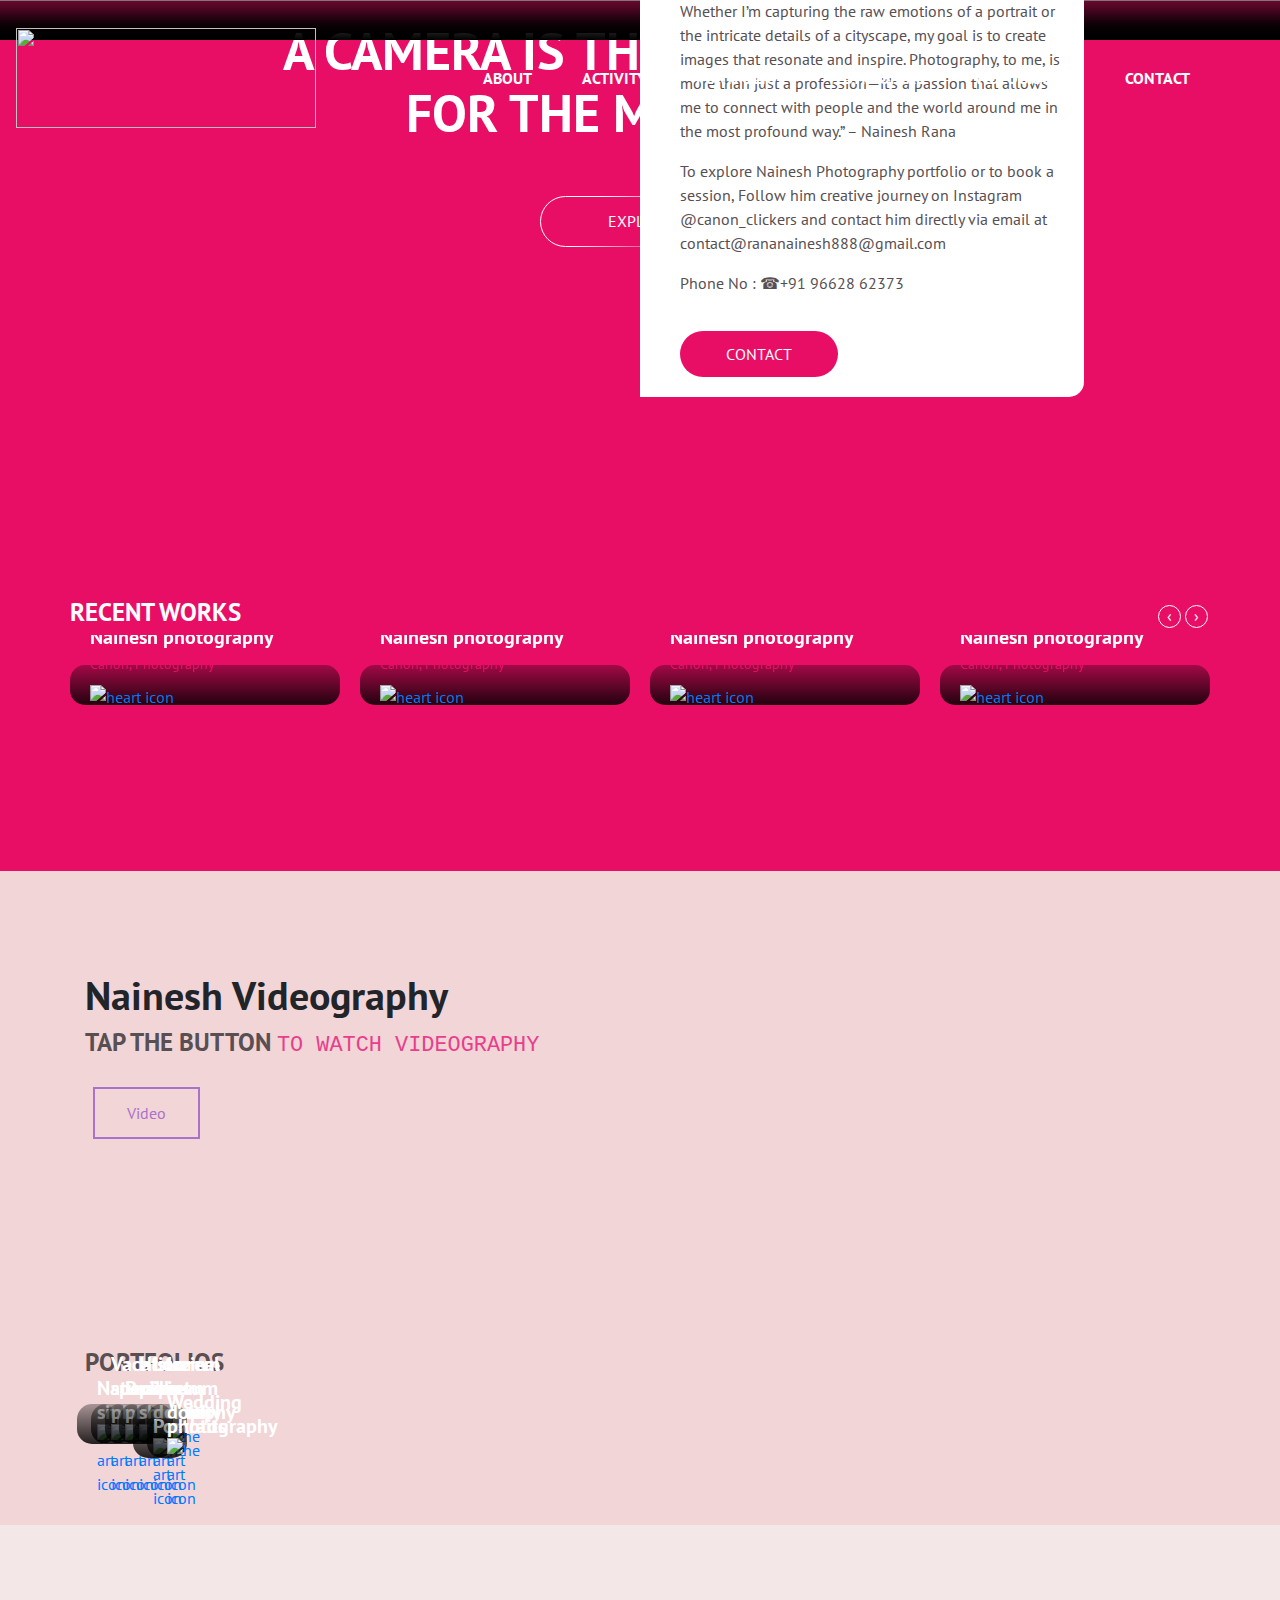
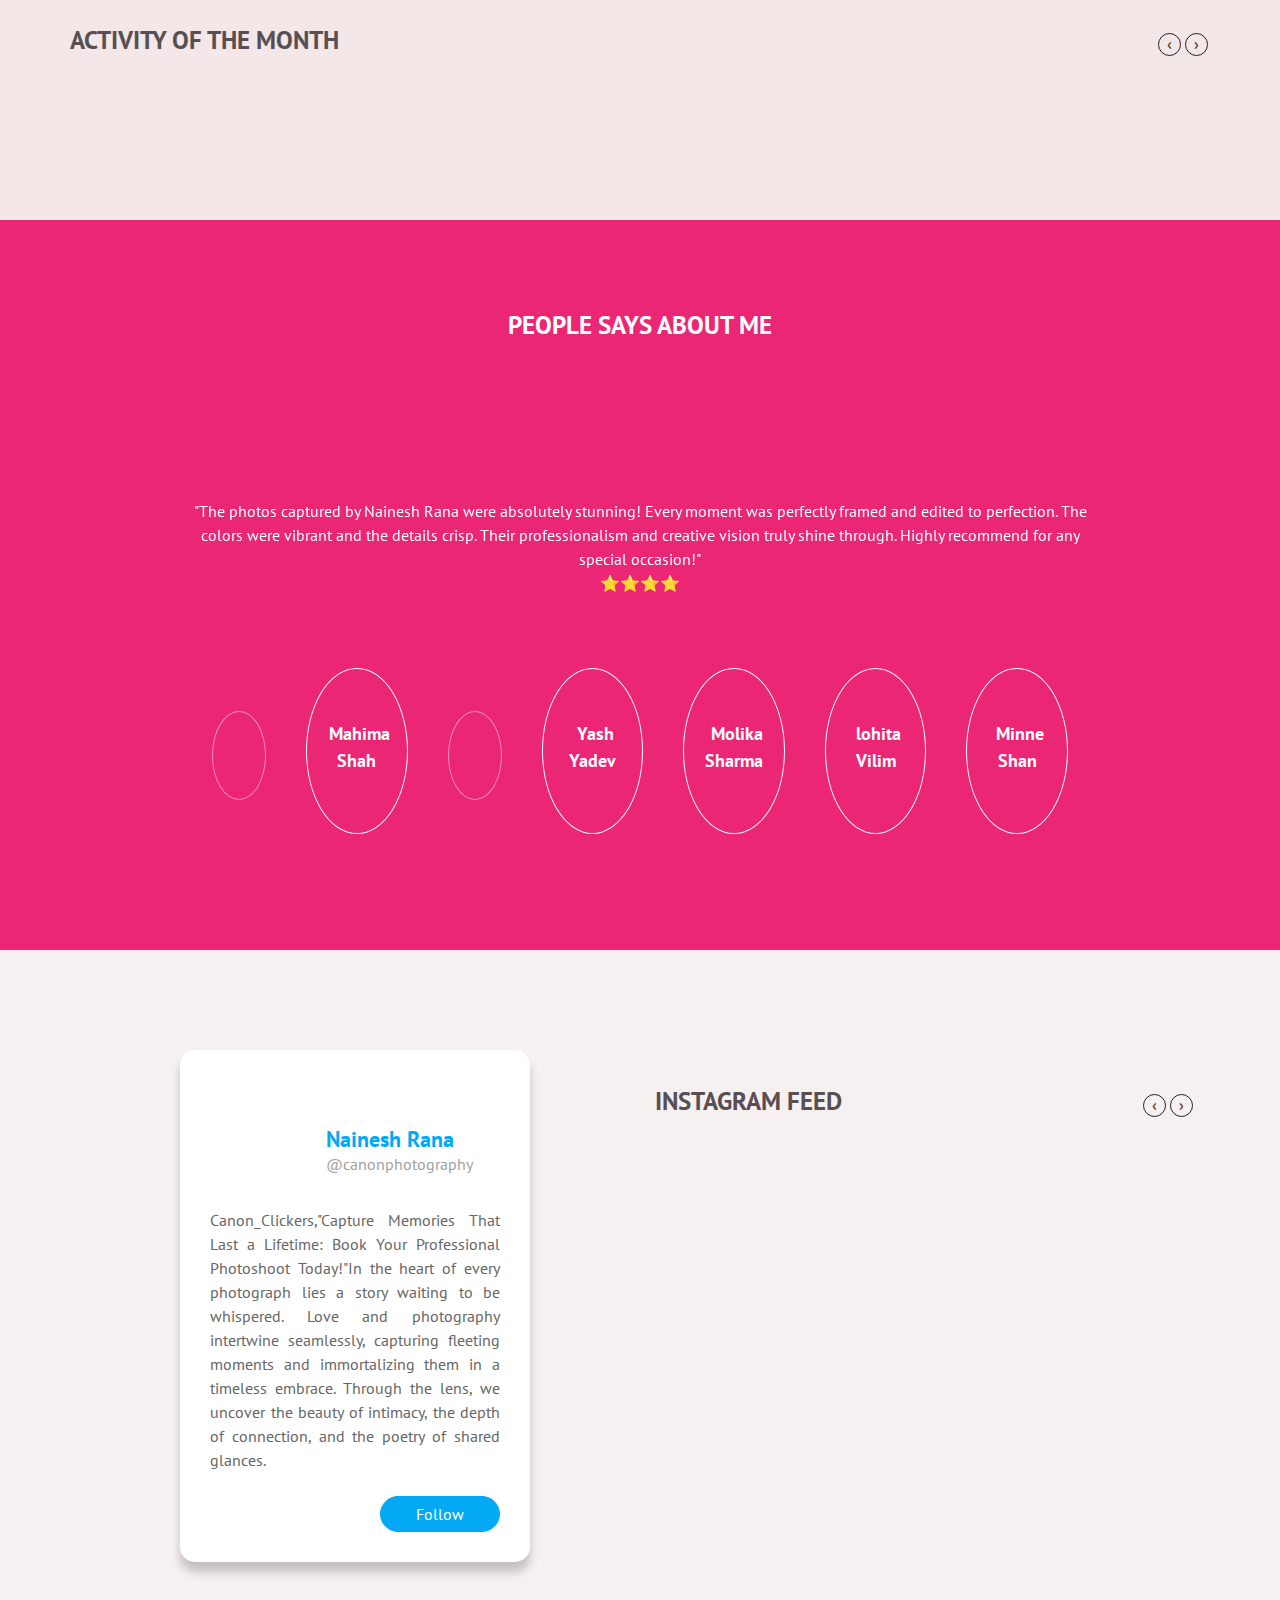
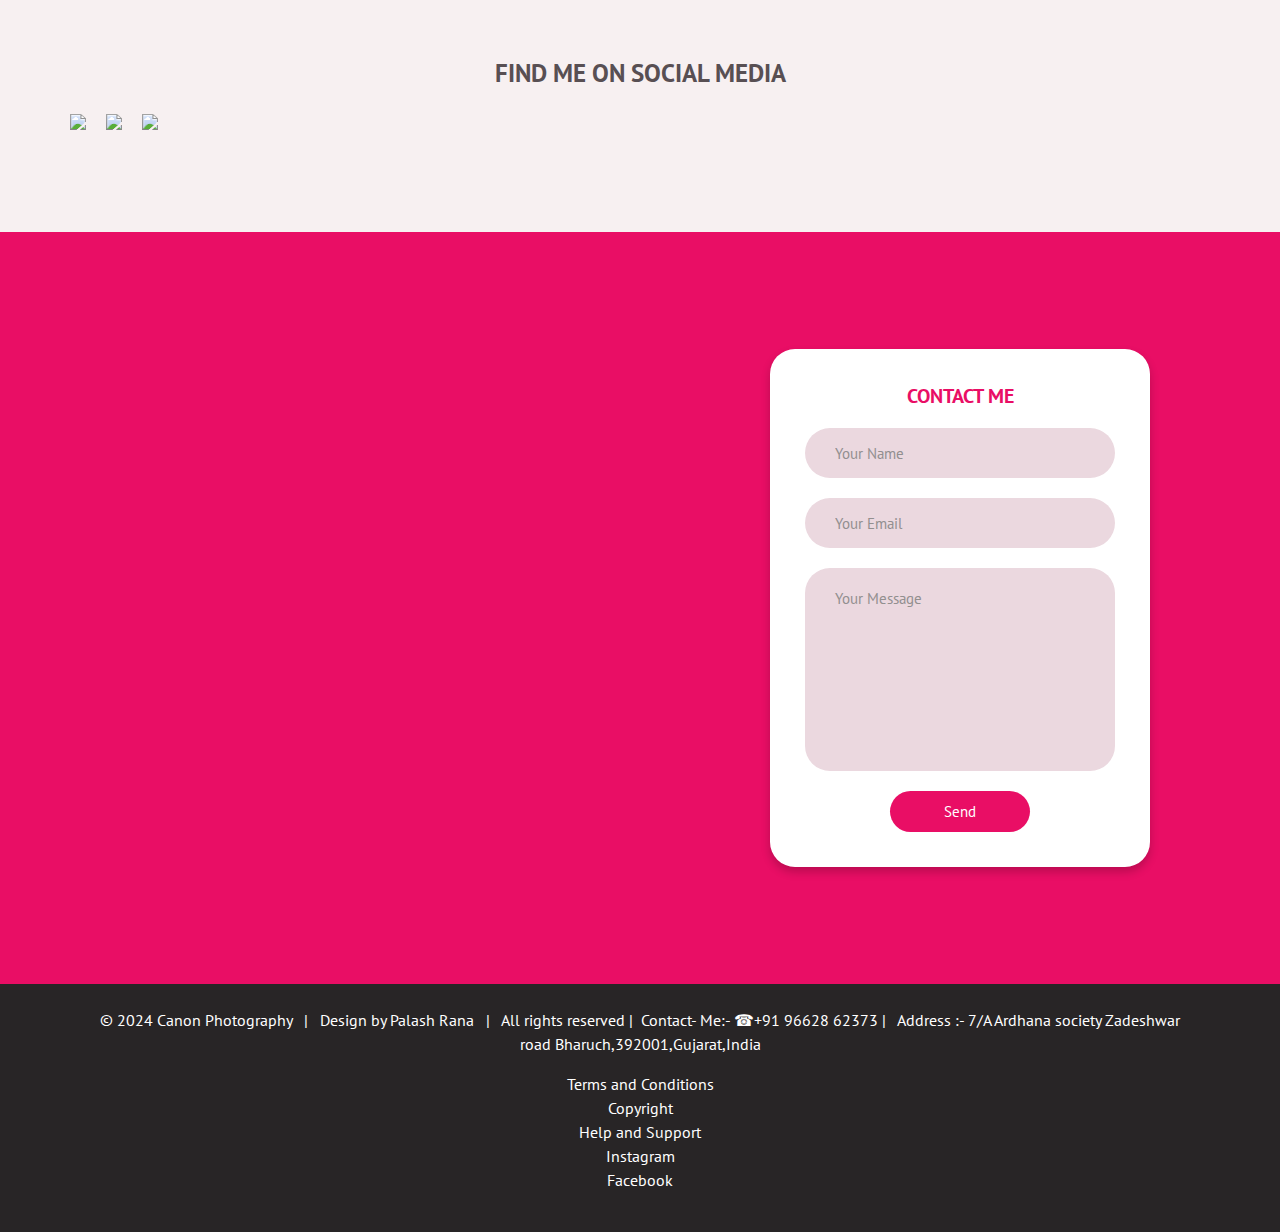
==== commit 71b177fd: "Update index.html" ====
--- a/index.html
+++ b/index.html
@@ -5,8 +5,8 @@
   <!-- Required meta tags -->
   <meta charset="utf-8">
   <meta name="viewport" content="width=device-width, initial-scale=1, shrink-to-fit=no">
-  <link rel="stylesheet" href="assets/css/bootstrap.min.css">
-  <link rel="stylesheet" href="assets/css/style.css">
+  <link rel="stylesheet" href="bootstrap.min.css">
+  <link rel="stylesheet" href="style.css">
   <link rel="icon" href="assets/img/icons8-camera-100.png">
   <style>
     .fill:hover,
@@ -745,4 +745,4 @@
 
 </body>
 
-</html>+</html>
--- a/style.css
+++ b/style.css
@@ -0,0 +1,1285 @@
+/*
+ * Girly by FreeHTML5.co
+ * Twitter: https://twitter.com/fh5co
+ * Facebook: https://fb.com/fh5co
+ * URL: https://freehtml5.co
+ */
+* {
+  margin: 0;
+  padding: 0;
+}
+
+/* Colors */
+/* fonts variable */
+@font-face {
+  font-family: "Oswald-Bold";
+  src: url(Oswald-Bold.ttf);
+}
+
+@font-face {
+  font-family: "PT-Sans-Bold";
+  src: url(PT_Sans-Web-Bold.ttf);
+}
+
+@font-face {
+  font-family: "PT-Sans-Regular";
+  src: url(PT_Sans-Web-Regular.ttf);
+}
+
+@font-face {
+  font-family: "PT-Sans-Italic";
+  src: url(PT_Sans-Web-Italic.ttf);
+}
+
+body {
+  font-size: 16px;
+  font-family: "PT-Sans-Regular";
+}
+
+h1,
+h2,
+h3,
+h4,
+h5,
+h6 {
+  font-family: "PT-Sans-Bold";
+}
+
+h2 {
+  font-size: 25px;
+  text-transform: uppercase;
+}
+
+@media (max-width: 600px) {
+  h2 {
+    font-size: 18px;
+  }
+}
+
+.maine-menu {
+  position: absolute;
+  top: 20px;
+}
+
+.maine-menu .navbar-nav li .nav-link {
+  font-family: "PT-Sans-Bold";
+  font-size: 16px;
+  text-transform: uppercase;
+  padding: 15px 25px;
+  color: #fff;
+}
+
+.maine-menu .navbar-nav li.active a,
+.maine-menu .navbar-nav li:hover a,
+.maine-menu .navbar-nav li:visited a {
+  color: #e90e65;
+}
+
+.maine-menu .bar1,
+.maine-menu .bar2,
+.maine-menu .bar3 {
+  width: 25px;
+  height: 2px;
+  background-color: #fff;
+  margin: 5px 0;
+  transition: 0.4s;
+  display: block;
+  position: relative;
+}
+
+.maine-menu .change .bar1 {
+  -webkit-transform: rotate(-42deg) translate(-2px, 6px);
+  transform: rotate(-42deg) translate(-2px, 6px);
+}
+
+.maine-menu .change .bar2 {
+  opacity: 0;
+}
+
+.maine-menu .change .bar3 {
+  -webkit-transform: rotate(46deg) translate(-4px, -8px);
+  transform: rotate(46deg) translate(-4px, -8px);
+}
+
+@media (max-width: 991px) {
+  .maine-menu .navbar-nav {
+    float: right;
+  }
+
+  .maine-menu .navbar-nav li .nav-link {
+    font-family: "PT-Sans-Bold";
+    font-size: 16px;
+    text-transform: uppercase;
+    padding: 7px 10px;
+    color: #fff;
+  }
+
+  .maine-menu .collapse.show {
+    background: rgba(0, 0, 0, 0.5);
+  }
+}
+
+.card {
+  border: none;
+  background: none;
+  border-radius: 0;
+}
+
+.card img {
+  border-radius: 0;
+}
+
+.fh5co-home-banner {
+  padding: 0;
+}
+
+.fh5co-home-banner .card {
+  border: none;
+}
+
+.fh5co-home-banner h2 {
+  font-size: 52px;
+  color: #fff;
+  text-transform: uppercase;
+  max-width: 730px;
+  margin: 0 auto;
+}
+
+.fh5co-home-banner a {
+  text-transform: uppercase;
+  color: #fff;
+  width: 198px;
+  border-radius: 40px;
+  margin-top: 50px;
+  padding: 13px 0;
+}
+
+.fh5co-home-banner a svg {
+  position: absolute;
+  left: 0;
+  right: 0;
+  margin: 0 auto;
+  margin-top: -13px;
+}
+
+.fh5co-home-banner .center-text {
+  text-align: center;
+  position: relative;
+  top: 35%;
+}
+
+.fh5co-home-banner .card-img-overlay {
+  background: -webkit-linear-gradient(rgba(0, 0, 0, 0.4), rgba(0, 0, 0, 0.5), rgba(0, 0, 0, 0.8), black);
+  background: -moz-linear-gradient(rgba(0, 0, 0, 0.4), rgba(0, 0, 0, 0.5), rgba(0, 0, 0, 0.8), black);
+  background: -o-linear-gradient(rgba(0, 0, 0, 0.4), rgba(0, 0, 0, 0.5), rgba(0, 0, 0, 0.8), black);
+  background: -linear-gradient(rgba(0, 0, 0, 0.4), rgba(0, 0, 0, 0.5), rgba(0, 0, 0, 0.8), black);
+}
+
+@media (max-width: 991px) {
+  .fh5co-home-banner h2 {
+    font-size: 30px;
+    max-width: 460px;
+  }
+
+  .fh5co-home-banner .center-text {
+    top: 30%;
+  }
+}
+
+@media (max-width: 700px) {
+  .fh5co-home-banner a {
+    width: 140px;
+    padding: 4px 0;
+  }
+
+  .fh5co-home-banner a svg {
+    height: 35px;
+    margin-top: -5px;
+    width: 140px;
+  }
+}
+
+@media (max-width: 600px) {
+  .fh5co-home-banner a {
+    margin-top: 20px;
+  }
+
+  .fh5co-home-banner h2 {
+    font-size: 18px;
+    max-width: 260px;
+  }
+
+  .fh5co-home-banner .center-text {
+    top: 30%;
+  }
+}
+
+.fh5co-two-img .card-img-overlay {
+  background: -webkit-linear-gradient(rgba(0, 0, 0, 0.2), rgba(0, 0, 0, 0.5), rgba(0, 0, 0, 0.8), black);
+  background: -moz-linear-gradient(rgba(0, 0, 0, 0.2), rgba(0, 0, 0, 0.5), rgba(0, 0, 0, 0.8), black);
+  background: -o-linear-gradient(rgba(0, 0, 0, 0.2), rgba(0, 0, 0, 0.5), rgba(0, 0, 0, 0.8), black);
+  background: -linear-gradient(rgba(0, 0, 0, 0.2), rgba(0, 0, 0, 0.5), rgba(0, 0, 0, 0.8), black);
+}
+
+.contact-pop {
+  margin-top: -300px;
+}
+
+.contact-pop .card-img-overlay {
+  background: -webkit-linear-gradient(rgba(0, 0, 0, 0.2), rgba(0, 0, 0, 0.6));
+  background: -moz-linear-gradient(rgba(0, 0, 0, 0.2), rgba(0, 0, 0, 0.6));
+  background: -o-linear-gradient(rgba(0, 0, 0, 0.2), rgba(0, 0, 0, 0.6));
+  background: -linear-linear-gradient(rgba(0, 0, 0, 0.2), rgba(0, 0, 0, 0.6));
+  border-radius: 15px 0 0 15px;
+}
+
+.contact-pop .row {
+  max-width: 918px;
+  margin: 0 auto;
+}
+
+.contact-pop img {
+  border-radius: 15px 0 0 15px;
+}
+
+.contact-pop .content {
+  padding: 45px 20px 20px 40px;
+  height: 100%;
+  background: #fff;
+  border-radius: 0 15px 15px 0;
+}
+
+.contact-pop .content h3 {
+  color: #3d383a;
+  font-size: 30px;
+  text-transform: uppercase;
+  margin-bottom: 10px;
+}
+
+.contact-pop .content h4 {
+  color: #978b91;
+  font-size: 18px;
+  font-family: "PT-Sans-Regular";
+}
+
+.contact-pop .content p {
+  color: #584f53;
+}
+
+.contact-pop .content hr {
+  background-color: #e90e65;
+  width: 50px;
+  height: 5px;
+  border: none;
+  margin-left: 0;
+}
+
+.contact-pop .content a {
+  background-color: #e90e65;
+  width: 158px;
+  border-radius: 40px;
+  color: #fefefe;
+  padding: 10px 0;
+  margin-top: 20px;
+}
+
+@media (max-width: 991px) {
+  .contact-pop .content {
+    padding: 20px 20px 20px 25px;
+  }
+
+  .contact-pop .content h3 {
+    font-size: 24px;
+  }
+
+  .contact-pop .content h4 {
+    font-size: 16px;
+  }
+
+  .contact-pop .content p {
+    font-size: 14px;
+  }
+
+  .contact-pop .content a {
+    width: 120px;
+    padding: 5px 0;
+  }
+
+  .contact-pop .content hr {
+    margin: 10px 0;
+  }
+}
+
+@media (max-width: 991px) {
+  .contact-pop {
+    margin-top: -250px;
+  }
+}
+
+@media (max-width: 767px) {
+  .contact-pop {
+    margin-top: 0;
+  }
+
+  .contact-pop .col-md-6 {
+    padding: 0;
+  }
+
+  .contact-pop img {
+    border-radius: 15px 15px 0 0;
+  }
+
+  .contact-pop .card-img-overlay {
+    border-radius: 15px 15px 0 0;
+  }
+
+  .contact-pop .content {
+    border-radius: 0 0 15px 15px;
+  }
+}
+
+.owl-carousel,
+.owl-carousel .owl-item {
+  -webkit-tap-highlight-color: transparent;
+  position: relative;
+}
+
+.owl-carousel {
+  display: none;
+  width: 100%;
+  z-index: 1;
+}
+
+.owl-carousel .owl-stage {
+  position: relative;
+  -ms-touch-action: pan-Y;
+  touch-action: manipulation;
+  -moz-backface-visibility: hidden;
+}
+
+.owl-carousel .owl-stage:after {
+  content: ".";
+  display: block;
+  clear: both;
+  visibility: hidden;
+  line-height: 0;
+  height: 0;
+}
+
+.owl-carousel .owl-stage-outer {
+  position: relative;
+  overflow: hidden;
+  -webkit-transform: translate3d(0, 0, 0);
+}
+
+.owl-carousel .owl-item,
+.owl-carousel .owl-wrapper {
+  -webkit-backface-visibility: hidden;
+  -moz-backface-visibility: hidden;
+  -ms-backface-visibility: hidden;
+  -webkit-transform: translate3d(0, 0, 0);
+  -moz-transform: translate3d(0, 0, 0);
+  -ms-transform: translate3d(0, 0, 0);
+}
+
+.owl-carousel .owl-item {
+  min-height: 1px;
+  float: left;
+  -webkit-backface-visibility: hidden;
+  -webkit-touch-callout: none;
+}
+
+.owl-carousel .owl-item img {
+  display: block;
+  width: 100%;
+}
+
+.owl-carousel .owl-dots.disabled,
+.owl-carousel .owl-nav.disabled {
+  display: none;
+}
+
+.no-js .owl-carousel,
+.owl-carousel.owl-loaded {
+  display: block;
+}
+
+.owl-carousel .owl-dot,
+.owl-carousel .owl-nav .owl-next,
+.owl-carousel .owl-nav .owl-prev {
+  cursor: pointer;
+  -webkit-user-select: none;
+  -khtml-user-select: none;
+  -moz-user-select: none;
+  -ms-user-select: none;
+  user-select: none;
+}
+
+.owl-carousel .owl-nav button.owl-next,
+.owl-carousel .owl-nav button.owl-prev,
+.owl-carousel button.owl-dot {
+  background: 0 0;
+  color: inherit;
+  border: none;
+  padding: 0 !important;
+  font: inherit;
+}
+
+.owl-carousel.owl-loading {
+  opacity: 0;
+  display: block;
+}
+
+.owl-carousel.owl-hidden {
+  opacity: 0;
+}
+
+.owl-carousel.owl-refresh .owl-item {
+  visibility: hidden;
+}
+
+.owl-carousel.owl-drag .owl-item {
+  -ms-touch-action: pan-y;
+  touch-action: pan-y;
+  -webkit-user-select: none;
+  -moz-user-select: none;
+  -ms-user-select: none;
+  user-select: none;
+}
+
+.owl-carousel.owl-grab {
+  cursor: move;
+  cursor: grab;
+}
+
+.owl-carousel.owl-rtl {
+  direction: rtl;
+}
+
+.owl-carousel.owl-rtl .owl-item {
+  float: right;
+}
+
+.owl-carousel .animated {
+  animation-duration: 1s;
+  animation-fill-mode: both;
+}
+
+.owl-carousel .owl-animated-in {
+  z-index: 0;
+}
+
+.owl-carousel .owl-animated-out {
+  z-index: 1;
+}
+
+.owl-carousel .fadeOut {
+  animation-name: fadeOut;
+}
+
+@keyframes fadeOut {
+  0% {
+    opacity: 1;
+  }
+
+  100% {
+    opacity: 0;
+  }
+}
+
+.owl-height {
+  transition: height .5s ease-in-out;
+}
+
+.owl-carousel .owl-item .owl-lazy {
+  opacity: 0;
+  transition: opacity .4s ease;
+}
+
+.owl-carousel .owl-item .owl-lazy:not([src]),
+.owl-carousel .owl-item .owl-lazy[src^=""] {
+  max-height: 0;
+}
+
+.owl-carousel .owl-item img.owl-lazy {
+  transform-style: preserve-3d;
+}
+
+.owl-carousel .owl-video-wrapper {
+  position: relative;
+  height: 100%;
+  background: #000;
+}
+
+.owl-carousel .owl-video-play-icon {
+  position: absolute;
+  height: 80px;
+  width: 80px;
+  left: 50%;
+  top: 50%;
+  margin-left: -40px;
+  margin-top: -40px;
+  background: url(owl.video.play.png) no-repeat;
+  cursor: pointer;
+  z-index: 1;
+  -webkit-backface-visibility: hidden;
+  transition: transform .1s ease;
+}
+
+.owl-carousel .owl-video-play-icon:hover {
+  -ms-transform: scale(1.3, 1.3);
+  transform: scale(1.3, 1.3);
+}
+
+.owl-carousel .owl-video-playing .owl-video-play-icon,
+.owl-carousel .owl-video-playing .owl-video-tn {
+  display: none;
+}
+
+.owl-carousel .owl-video-tn {
+  opacity: 0;
+  height: 100%;
+  background-position: center center;
+  background-repeat: no-repeat;
+  background-size: contain;
+  transition: opacity .4s ease;
+}
+
+.owl-carousel .owl-video-frame {
+  position: relative;
+  z-index: 1;
+  height: 100%;
+  width: 100%;
+}
+
+.fh5co-recent-work {
+  background: #e90e65;
+  padding: 100px 0;
+}
+
+@media (max-width: 767px) {
+  .fh5co-recent-work {
+    padding-bottom: 0;
+  }
+}
+
+.recent {
+  margin-top: 200px;
+}
+
+.recent h2 {
+  color: #fff;
+}
+
+.recent .owl-carousel .owl-stage-outer {
+  padding-top: 30px;
+  padding-bottom: 50px;
+}
+
+.recent .owl-carousel .owl-nav {
+  display: block;
+  position: absolute;
+  top: -30px;
+  right: 0;
+  color: #fff;
+}
+
+.recent .owl-carousel .owl-nav .owl-prev,
+.recent .owl-carousel .owl-nav .owl-next {
+  height: 23px;
+  width: 23px;
+  text-align: center;
+  padding: 0;
+  border: 1px solid #fff;
+  border-radius: 50%;
+  margin: 0 2px;
+}
+
+.recent .owl-carousel .owl-nav .owl-prev:hover,
+.recent .owl-carousel .owl-nav .owl-next:hover {
+  background: #fff;
+  color: #e90e65;
+}
+
+.recent .owl-carousel .owl-nav .owl-prev span,
+.recent .owl-carousel .owl-nav .owl-next span {
+  position: relative;
+  display: block;
+  top: -2px;
+}
+
+.recent .owl-carousel .owl-nav button {
+  outline: none;
+}
+
+.recent .card {
+  border-radius: 15px;
+  margin-bottom: 30px;
+  transition: all 0.3s;
+  -webkit-transition: all 0.3s;
+  -moz-transition: all 0.3s;
+}
+
+.recent .card .card-img {
+  border-radius: 15px;
+}
+
+.recent .card h5 {
+  font-size: 20px;
+  color: #fff;
+  margin-bottom: 5px;
+}
+
+.recent .card p {
+  font-size: 14px;
+  color: #e90e65;
+}
+
+.recent .card.active,
+.recent .card:hover {
+  transform: scale(1.05, 1.1);
+  -webkit-transform: scale(1.05, 1.1);
+  -ms-transform: scale(1.05, 1.1);
+  -moz-transform: scale(1.05, 1.1);
+  box-shadow: 0px 20px 32px 0px rgba(0, 0, 0, 0.25);
+}
+
+.recent .card.active .card-img-overlay,
+.recent .card:hover .card-img-overlay {
+  background: -webkit-linear-gradient(rgba(0, 0, 0, 0.3), rgba(233, 14, 101, 0.95));
+  background: -moz-linear-gradient(rgba(0, 0, 0, 0.3), rgba(233, 14, 101, 0.95));
+  background: linear-gradient(rgba(0, 0, 0, 0.3), rgba(233, 14, 101, 0.95));
+  background: -ms-linear-gradient(rgba(0, 0, 0, 0.3), rgba(233, 14, 101, 0.95));
+}
+
+.recent .card.active p,
+.recent .card:hover p {
+  color: #e587ac;
+}
+
+.recent .card-img-overlay {
+  border-radius: 15px;
+  background: -webkit-linear-gradient(rgba(0, 0, 0, 0.3), rgba(0, 0, 0, 0.85));
+  background: -moz-linear-gradient(rgba(0, 0, 0, 0.3), rgba(0, 0, 0, 0.85));
+  background: linear-gradient(rgba(0, 0, 0, 0.3), rgba(0, 0, 0, 0.85));
+  background: -ms-linear-gradient(rgba(0, 0, 0, 0.3), rgba(0, 0, 0, 0.85));
+  background: -o-linear-gradient(rgba(0, 0, 0, 0.3), rgba(0, 0, 0, 0.85));
+}
+
+.recent .heart {
+  width: auto !important;
+}
+
+.recent .bottom-text {
+  position: absolute;
+  bottom: 30px;
+}
+
+@media (max-width: 767px) {
+  .recent {
+    margin-top: 100px;
+  }
+}
+
+.fh5co-portfolio {
+  background-color: #f2d5d7;
+  background-image: url(../img/camera-bg.jpg);
+  background-position: right bottom;
+  background-repeat: no-repeat;
+  padding: 100px 0;
+  margin-top: 0;
+}
+
+.fh5co-portfolio h2 {
+  color: #584f53;
+  margin-bottom: 20px;
+}
+
+.fh5co-portfolio .card {
+  margin-bottom: 0;
+}
+
+.fh5co-portfolio .card.active,
+.fh5co-portfolio .card:hover {
+  transform: none;
+  box-shadow: none;
+}
+
+.fh5co-portfolio .bottom-text {
+  bottom: 15px;
+}
+
+.fh5co-portfolio .bx {
+  float: left;
+  padding: 7px;
+}
+
+@media (max-width: 1199px) {
+
+  .fh5co-portfolio .bx-1,
+  .fh5co-portfolio .bx-4 {
+    width: 32.5%;
+  }
+
+  .fh5co-portfolio .bx-2 {
+    width: 41%;
+  }
+
+  .fh5co-portfolio .bx-3 {
+    width: 26.5%;
+  }
+
+  .fh5co-portfolio .bx-middle {
+    width: 67.5%;
+  }
+
+  .fh5co-portfolio .bx-5,
+  .fh5co-portfolio .bx-8 {
+    width: 39%;
+  }
+
+  .fh5co-portfolio .bx-6,
+  .fh5co-portfolio .bx-7 {
+    width: 61%;
+  }
+}
+
+@media (max-width: 991px) {
+  .fh5co-portfolio h5 {
+    font-size: 16px !important;
+  }
+}
+
+@media (max-width: 767px) {
+  .fh5co-portfolio h5 {
+    font-size: 14px !important;
+  }
+}
+
+@media (max-width: 576px) {
+  .fh5co-portfolio h5 {
+    font-size: 16px !important;
+  }
+
+  .fh5co-portfolio .bx {
+    width: auto !important;
+    display: inline-block;
+    float: none;
+    margin: 3px auto;
+  }
+
+  .fh5co-portfolio .bx-middle {
+    text-align: center !important;
+  }
+
+  .fh5co-portfolio .bx-middle .heart {
+    float: left !important;
+  }
+}
+
+.activity {
+  background: #f3e7e8;
+  padding-bottom: 50px;
+}
+
+.activity .recent {
+  margin-top: 0;
+}
+
+.activity h2 {
+  color: #584f53;
+}
+
+.activity .owl-carousel .owl-nav .owl-prev,
+.activity .owl-carousel .owl-nav .owl-next {
+  color: #212020;
+  border-color: #212020;
+}
+
+.activity .owl-carousel .owl-nav .owl-prev:hover,
+.activity .owl-carousel .owl-nav .owl-next:hover {
+  background: #212020;
+  color: #fff;
+}
+
+.activity .card {
+  margin-bottom: 0;
+  box-shadow: 0px 10px 21px 0px rgba(0, 0, 0, 0.2);
+}
+
+.activity .card .card-img-overlay {
+  background: -webkit-linear-gradient(rgba(0, 0, 0, 0), rgba(0, 0, 0, 0.6));
+  background: -moz-linear-gradient(rgba(0, 0, 0, 0), rgba(0, 0, 0, 0.6));
+  background: linear-gradient(rgba(0, 0, 0, 0), rgba(0, 0, 0, 0.6));
+  background: -ms-linear-gradient(rgba(0, 0, 0, 0), rgba(0, 0, 0, 0.6));
+}
+
+.activity .card.active,
+.activity .card:hover {
+  transform: none;
+  box-shadow: none;
+}
+
+.activity .card.active .card-img-overlay,
+.activity .card:hover .card-img-overlay {
+  background: -webkit-linear-gradient(rgba(0, 0, 0, 0.3), rgba(233, 14, 101, 0.95));
+  background: -moz-linear-gradient(rgba(0, 0, 0, 0.3), rgba(233, 14, 101, 0.95));
+  background: linear-gradient(rgba(0, 0, 0, 0.3), rgba(233, 14, 101, 0.95));
+  background: -ms-linear-gradient(rgba(0, 0, 0, 0.3), rgba(233, 14, 101, 0.95));
+}
+
+.activity .card.active p,
+.activity .card:hover p {
+  color: #e587ac;
+}
+
+.activity .card h5 {
+  font-size: 22px;
+}
+
+.activity .card:hover a {
+  display: inline-block;
+}
+
+.activity .card-img-overlay {
+  padding: 0 2.2rem;
+}
+
+.activity .card-img-overlay a {
+  display: none;
+  font-size: 20px;
+  color: #fff;
+  text-decoration: none;
+  margin-top: 10px;
+}
+
+.activity .card-img-overlay a img {
+  width: 20px;
+  display: inline-block;
+  color: #fff;
+}
+
+.fh5co-about-me {
+  padding: 0;
+}
+
+.fh5co-about-me .card-img-overlay {
+  background-color: rgba(233, 14, 101, 0.902);
+}
+
+.fh5co-about-me h2 {
+  text-align: center;
+  color: #fff;
+  margin: 70px auto;
+}
+
+.fh5co-about-me .card-img {
+  min-height: 730px;
+}
+
+.fh5co-about-me .carousel-indicators {
+  bottom: 100px;
+}
+
+.fh5co-about-me .carousel-indicators li {
+  height: 89px;
+  width: 89px;
+  z-index: 55;
+  text-indent: 5px;
+  border: 1px solid #fafafa;
+  border-style: solid;
+  border-radius: 50%;
+  padding: 3px;
+  background: none;
+  margin: 0 20px;
+  position: relative;
+  top: 43px;
+  opacity: 0.5;
+}
+
+.fh5co-about-me .carousel-indicators li span {
+  font-family: "PT-Sans-Bold";
+  font-size: 18px;
+  text-align: center;
+  margin-top: 20px;
+  display: none;
+  color: #fff;
+}
+
+.fh5co-about-me .carousel-indicators li img {
+  width: 100%;
+  position: relative;
+  left: -5px;
+}
+
+.fh5co-about-me .carousel-indicators li.active {
+  height: 166px;
+  width: 166px;
+  opacity: 1;
+  top: 0px;
+  padding: 7px;
+}
+
+.fh5co-about-me .carousel-indicators li.active span {
+  display: block;
+}
+
+.fh5co-about-me .carousel-caption {
+  bottom: 335px;
+}
+
+.fh5co-about-me .carousel-caption p {
+  max-width: 1000px;
+  margin: 0 auto;
+  margin-top: 50px;
+}
+
+@media (max-width: 991px) {
+  .fh5co-about-me .card-img {
+    position: relative;
+    width: 150% !important;
+    margin-left: -25%;
+    margin-right: -25%;
+  }
+}
+
+@media (max-width: 720px) {
+  .fh5co-about-me h2 {
+    margin: 20px auto;
+  }
+
+  .fh5co-about-me .card-img {
+    min-height: 575px;
+  }
+
+  .fh5co-about-me .carousel-caption {
+    left: 5%;
+    right: 5%;
+    bottom: 270px;
+  }
+
+  .fh5co-about-me .carousel-caption p {
+    margin-top: 20px;
+  }
+
+  .fh5co-about-me .carousel-caption img {
+    max-width: 50px;
+  }
+
+  .fh5co-about-me .carousel-indicators {
+    bottom: 100px;
+    margin-left: 5%;
+    margin-right: 5%;
+  }
+
+  .fh5co-about-me .carousel-indicators li {
+    height: 60px;
+    width: 60px;
+    margin: 0 10px;
+    top: 20px;
+  }
+
+  .fh5co-about-me .carousel-indicators li span {
+    font-size: 14px;
+  }
+
+  .fh5co-about-me .carousel-indicators li.active {
+    height: 100px;
+    width: 100px;
+  }
+}
+
+.fh5co-insta-feed {
+  padding: 100px 0;
+  background: #f7f0f1;
+}
+
+.fh5co-insta-feed .card {
+  box-shadow: none;
+}
+
+.fh5co-insta-feed .card .card-img-overlay {
+  background: -webkit-linear-gradient(rgba(0, 0, 0, 0), rgba(0, 0, 0, 0.4));
+  background: -moz-linear-gradient(rgba(0, 0, 0, 0), rgba(0, 0, 0, 0.4));
+  background: linear-gradient(rgba(0, 0, 0, 0), rgba(0, 0, 0, 0.4));
+  background: -ms-linear-gradient(rgba(0, 0, 0, 0), rgba(0, 0, 0, 0.4));
+}
+
+.twit-box {
+  margin: 0 auto;
+  border-radius: 15px;
+  background-color: #fff;
+  box-shadow: 0px 10px 10px 0px rgba(0, 0, 0, 0.2);
+  width: 100%;
+  max-width: 350px;
+  padding: 60px 30px 30px 30px;
+}
+
+.twit-box .media-body h5 {
+  font-size: 22px;
+  color: #03a9f4;
+}
+
+.twit-box .media-body p {
+  color: #a1a0a1;
+}
+
+.twit-box p {
+  color: #666666;
+}
+
+.twit-box a {
+  background-color: #03a9f4;
+  border-color: #03a9f4;
+  width: 120px;
+  padding: 5px 0;
+  border-radius: 40px;
+}
+
+.twit-box a:hover,
+.twit-box a:visited {
+  background-color: #0286c2;
+}
+
+.twit-box::before {
+  content: "";
+  position: absolute;
+  width: 70px;
+  height: 57px;
+  background: url(../img/twitter-logo.png);
+  margin-left: -55px;
+  top: -20px;
+}
+
+.feed-caro {
+  padding-top: 36px;
+}
+
+@media (max-width: 1199px) {
+  .feed-caro {
+    padding-top: 95px;
+  }
+}
+
+.social-links {
+  margin-top: 20px;
+}
+
+.social-links ul li {
+  text-align: center;
+  margin: 0 10px;
+}
+
+.social-links ul li a {
+  border: 1px solid #a59299;
+  border-radius: 50%;
+  width: 48px;
+  height: 48px;
+  padding: 0;
+  padding-top: 10px;
+}
+
+.social-links ul li:hover a,
+.social-links ul li:visited a {
+  background: #fff;
+}
+
+footer {
+  background: #e90e65;
+}
+
+footer iframe {
+  height: 100%;
+  width: 100%;
+}
+
+footer .contact-form {
+  border-radius: 25px;
+  padding: 35px;
+  background-color: #fff;
+  box-shadow: 0px 5px 10px 0px rgba(0, 0, 0, 0.2);
+  width: 100%;
+  max-width: 380px;
+  margin: 117px auto;
+}
+
+footer .contact-form h3 {
+  color: #e90e65;
+  font-size: 20px;
+  text-align: center;
+  margin-bottom: 20px;
+}
+
+footer .contact-form .form-control {
+  margin-bottom: 20px;
+  border: none;
+  background-color: #ebd8df;
+  border-radius: 25px;
+  font-size: 15px;
+  padding: 25px 30px;
+}
+
+footer .contact-form ::-webkit-input-placeholder {
+  color: #928f8f;
+}
+
+footer .contact-form textarea {
+  height: 203px;
+  resize: none;
+  padding-top: 20px !important;
+}
+
+footer .contact-form button {
+  background: #e90e65;
+  width: 140px;
+  padding: 13px 0;
+  font-size: 15px;
+  color: #fff;
+  border: none;
+  border-radius: 40px;
+  margin: 0 auto;
+  display: block;
+  cursor: pointer;
+}
+
+footer .contact-form button:hover,
+footer .contact-form button:visited {
+  background: #b90b50;
+}
+
+footer .copy {
+  background: #282526;
+  text-align: center;
+}
+
+footer .copy p {
+  color: #fff;
+}
+
+footer .copy a {
+  color: #fff;
+  transition: 0.3s ease;
+  text-decoration: none;
+}
+
+footer .copy a:hover {
+  color: #e90e65;
+}
+
+@media (max-width: 1199px) {
+  footer .contact-form {
+    margin: 50px auto;
+  }
+}
+
+@media (max-width: 767px) {
+  footer .map {
+    min-height: 300px;
+  }
+}
+
+@media (max-width: 767px) {
+  .row {
+    margin-left: 0;
+    margin-right: 0;
+  }
+
+  .container-fluid {
+    padding-left: 0;
+    padding-right: 0;
+  }
+}
+
+/* Blog page style */
+.fh5co-blog-content {
+  background-image: url(../img/girl2.jpg);
+  background-position: right bottom;
+  background-repeat: no-repeat;
+  background-size: cover;
+}
+
+.blog-content-bckg {
+  margin: 0 auto;
+  padding: 70px 0;
+  width: 80%;
+  color: #fff;
+}
+
+@media (max-width: 992px) {
+  .blog-content-bckg {
+    padding: 40px 0;
+  }
+}
+
+.blog-content-inner {
+  background-color: #f2d5d7;
+  background-color: #e90e65;
+  padding: 70px;
+  border-radius: 15px;
+}
+
+.blog-content-inner .card-title {
+  margin-bottom: 70px;
+  font-size: 45px;
+  text-align: center;
+}
+
+@media (max-width: 992px) {
+  .blog-content-inner .card-title {
+    margin-bottom: 40px;
+    font-size: 30px;
+  }
+}
+
+@media (max-width: 600px) {
+  .blog-content-inner .card-title {
+    font-size: 18px;
+  }
+}
+
+@media (max-width: 767px) {
+  .blog-content-inner {
+    padding: 40px;
+  }
+}
+
+@media (max-width: 600px) {
+  .blog-content-inner {
+    padding: 20px 0;
+  }
+}
+
+.single-blog {
+  display: flex;
+  align-items: center;
+  margin-bottom: 50px;
+}
+
+.single-blog:last-child {
+  margin-bottom: 0;
+}
+
+@media (max-width: 1199px) {
+  .single-blog .single-blog__img {
+    margin-bottom: 30px;
+  }
+}
+
+@media (max-width: 600px) {
+  .single-blog .single-blog__text {
+    font-size: 14px;
+    text-align: justify;
+  }
+}
+
+@media (max-width: 1199px) {
+  .single-blog {
+    padding-bottom: 20px;
+    border-bottom: 1px solid #fff;
+  }
+
+  .single-blog:last-child {
+    padding-bottom: 0;
+    border-bottom: none;
+  }
+}
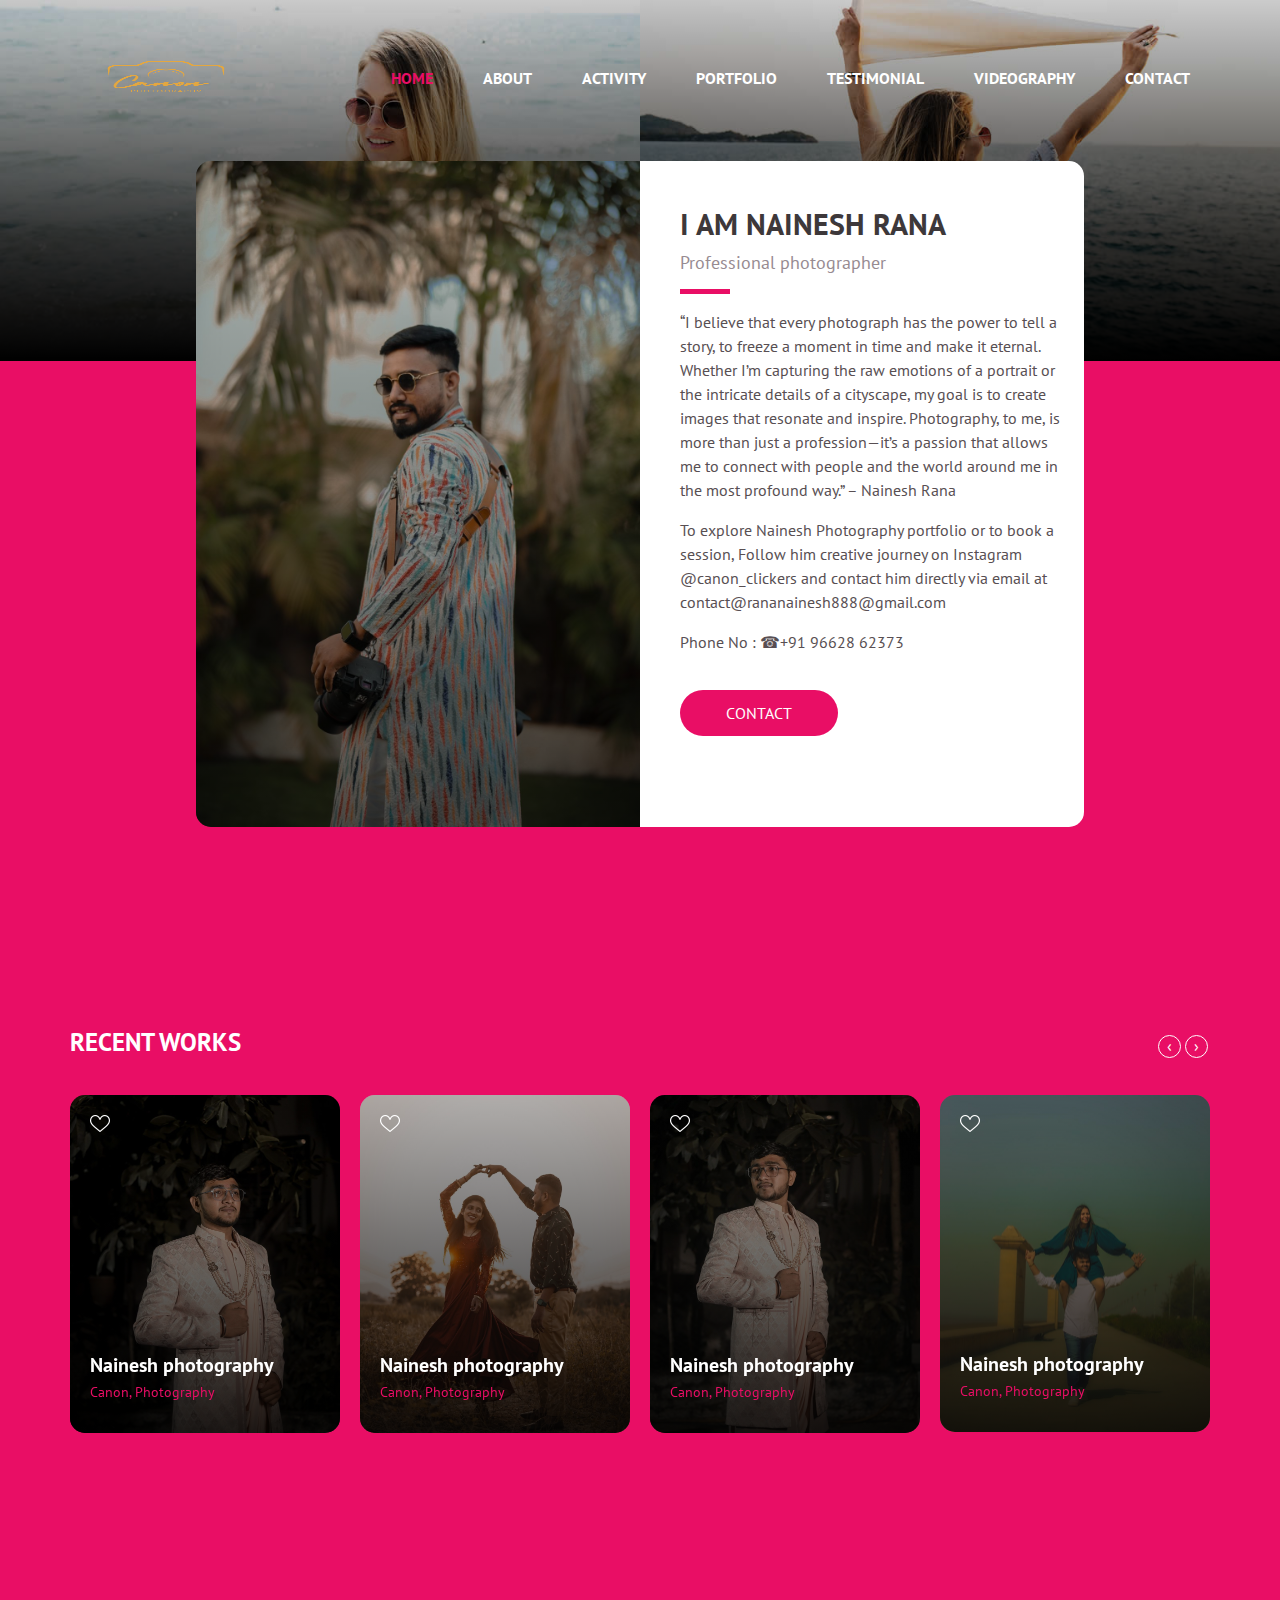
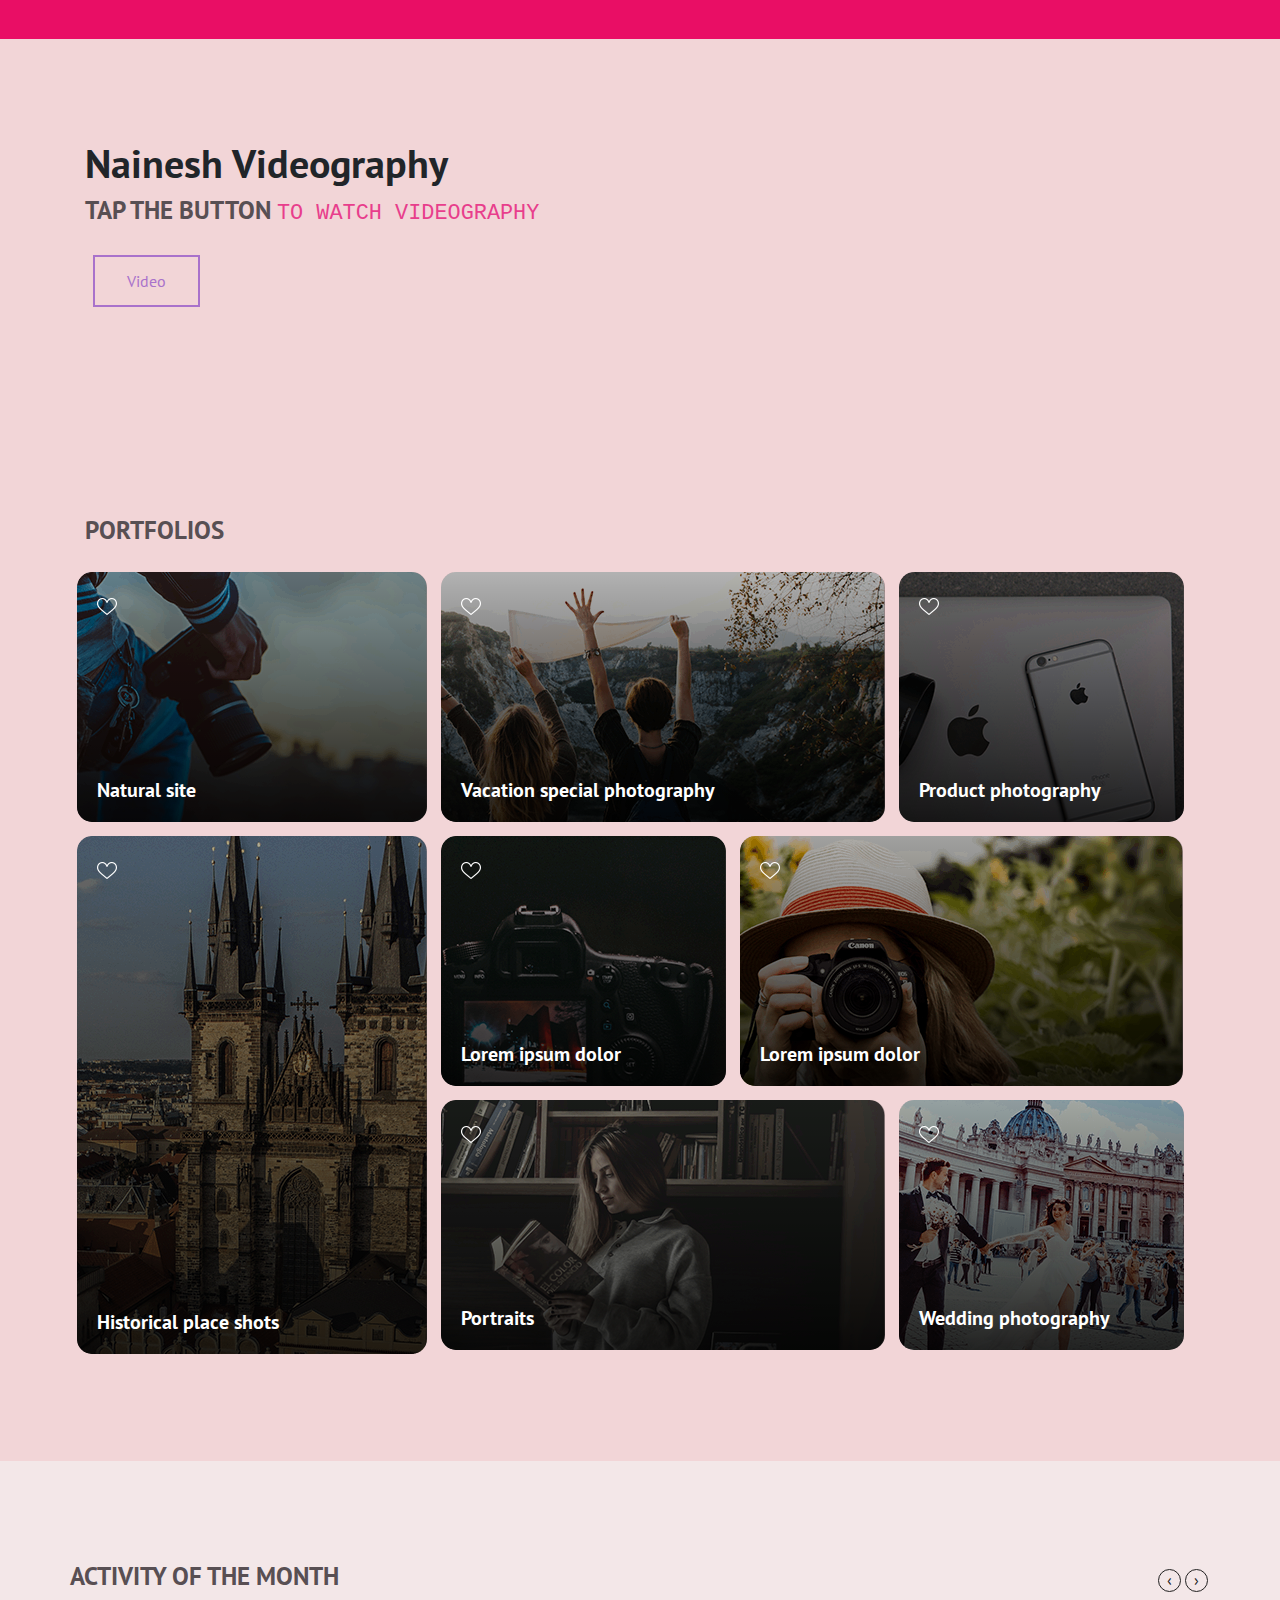
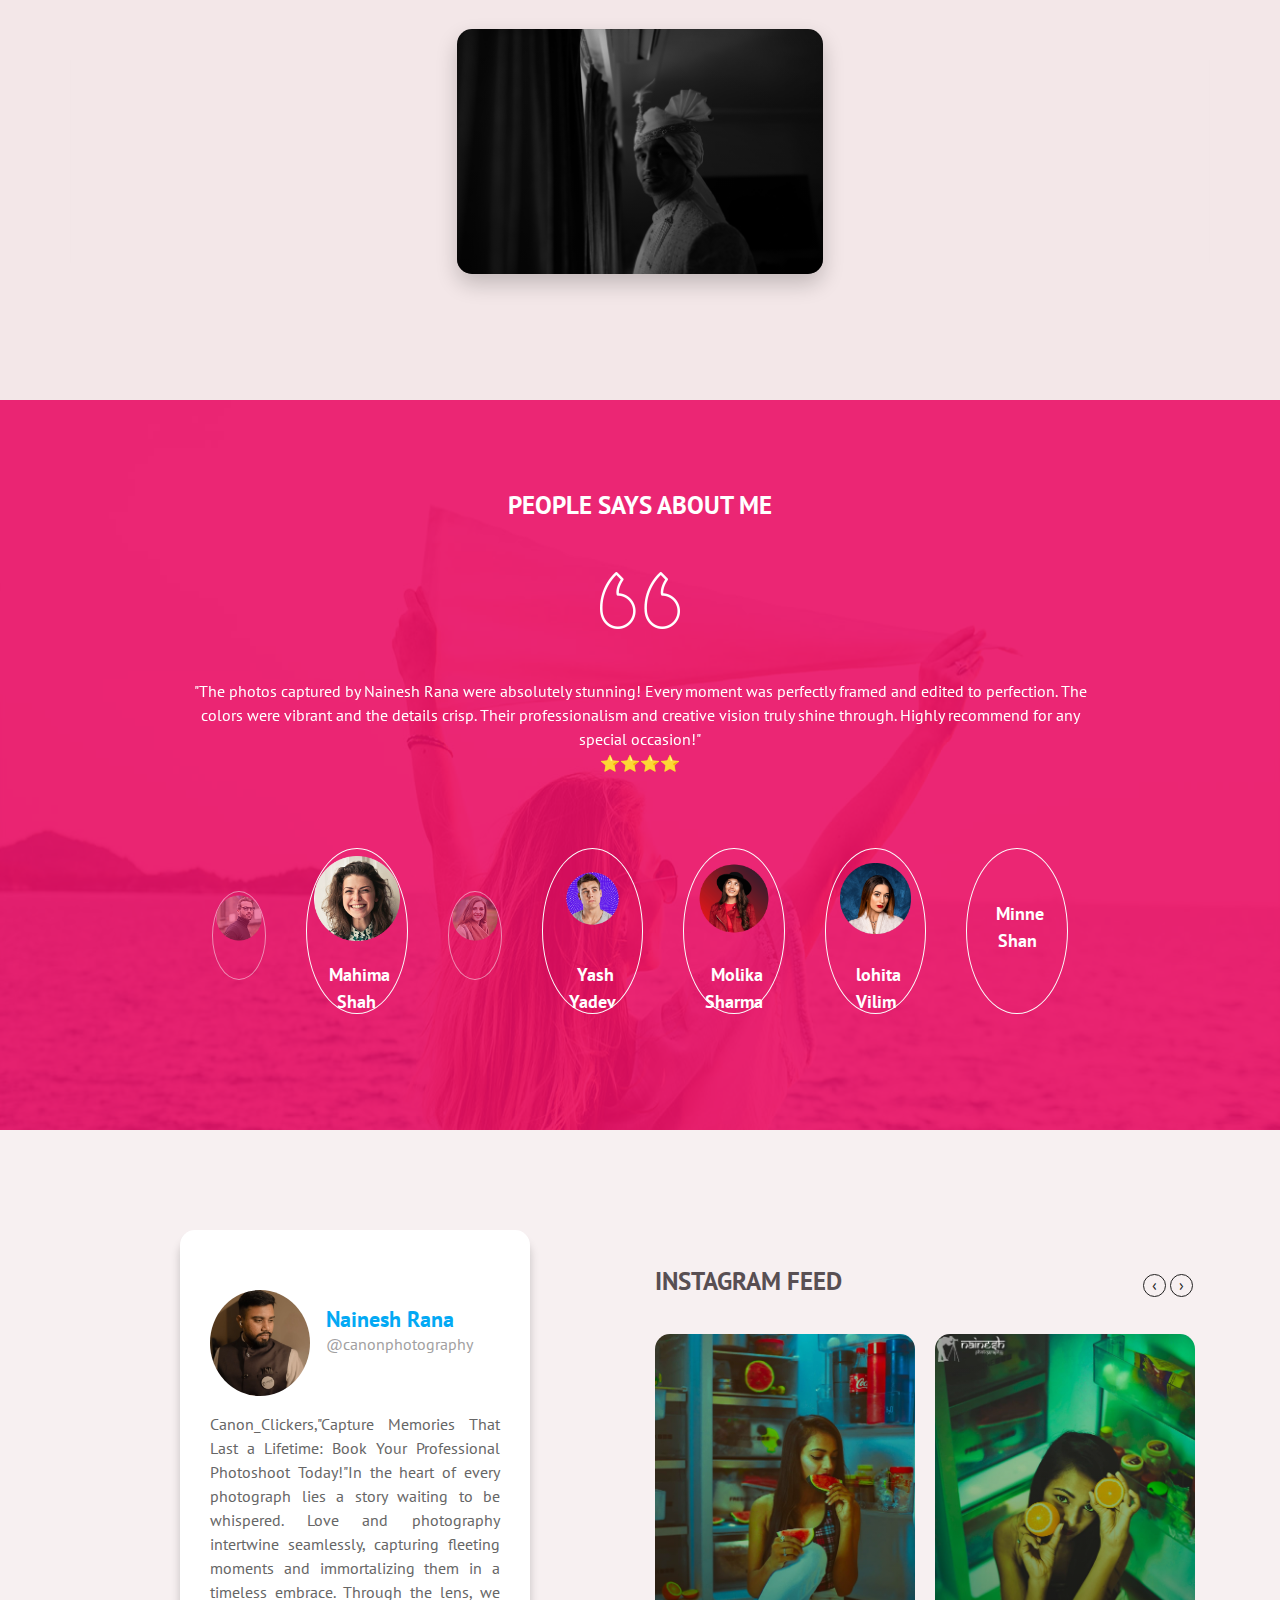
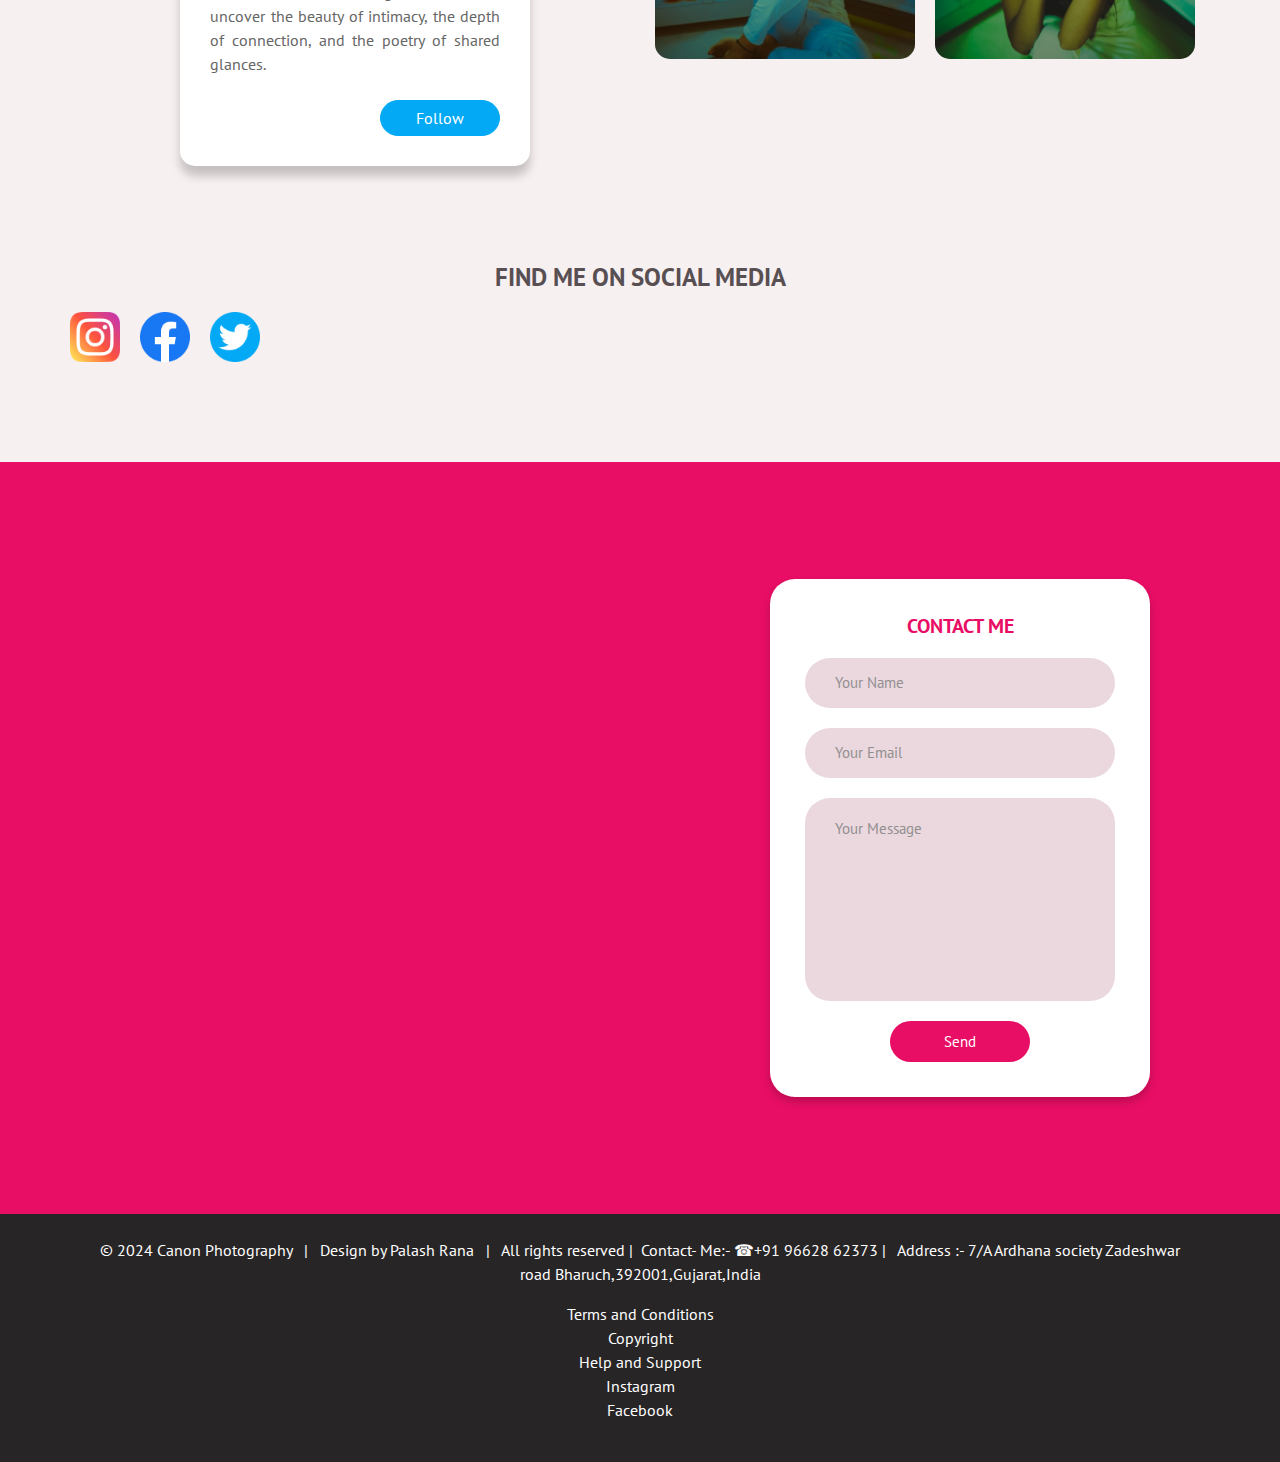
==== commit e6c10fbb: "Update index.html" ====
--- a/index.html
+++ b/index.html
@@ -7,7 +7,7 @@
   <meta name="viewport" content="width=device-width, initial-scale=1, shrink-to-fit=no">
   <link rel="stylesheet" href="bootstrap.min.css">
   <link rel="stylesheet" href="style.css">
-  <link rel="icon" href="assets/img/icons8-camera-100.png">
+  <link rel="icon" href="assets/icons8-camera-100.png">
   <style>
     .fill:hover,
     .fill:focus {
@@ -39,7 +39,7 @@
 <body>
   <nav class="navbar navbar-expand-md  fixed-top maine-menu">
     <div class="logo">
-      <img src="assets/img/Canon Photography.png" width="300px" height="100px">
+      <img src="assets/Canon Photography.png" width="300px" height="100px">
     </div>
     <div class="container">
       <button class="navbar-toggler ml-auto" data-target="#my-nav" onclick="myFunction(this)" data-toggle="collapse">
@@ -63,7 +63,7 @@
     </div>
   </nav>
   <div class="container-fluid fh5co-home-banner">
-    <div class="card"> <img class="card-img" src="assets/img/wall.jpg" alt="">
+    <div class="card"> <img class="card-img" src="assets/wall.jpg" alt="">
       <div class="card-img-overlay">
         <div class="center-text">
           <h2 class="card-title">A camera is the save button
@@ -95,12 +95,12 @@
   <div class="container-fluid fh5co-two-img">
     <div class="row">
       <div class="col-sm-6 pr-0 pl-0">
-        <div class="card"> <img class="card-img" src="assets/img/girl1.jpg" alt="">
+        <div class="card"> <img class="card-img" src="assets/girl1.jpg" alt="">
           <div class="card-img-overlay"> </div>
         </div>
       </div>
       <div class="col-sm-6 pr-0 pl-0">
-        <div class="card"> <img class="card-img" src="assets/img/girl2.jpg" alt="">
+        <div class="card"> <img class="card-img" src="assets/girl2.jpg" alt="">
           <div class="card-img-overlay"> </div>
         </div>
       </div>
@@ -111,7 +111,7 @@
     <div class="container contact-pop">
       <div class="row">
         <div class="col-md-6  pr-0">
-          <div class="card"> <img class="card-img w-100" src="assets/img/naniesh.jpg" alt="">
+          <div class="card"> <img class="card-img w-100" src="assets/naniesh.jpg" alt="">
             <div class="card-img-overlay"> </div>
           </div>
         </div>
@@ -140,173 +140,173 @@
         <h2>Recent works</h2>
         <div class="owl-carousel owl-carousel2 owl-theme">
           <div>
-            <div class="card"> <img class="card-img" src="assets/img/canon_clickers1.jpg" alt="">
-              <div class="card-img-overlay"> <a href="#"><img src="assets/img/heart.png" class="heart"
-                    alt="heart icon"></a>
-                <div class="bottom-text">
-                  <h5 class="card-title">Nainesh photography</h5>
-                  <p class="card-text">Canon, Photography</p>
-                </div>
-              </div>
-            </div>
-          </div>
-          <div>
-            <div class="card"> <img class="card-img" src="assets/img/Canon_Clickers4.jpg" alt="">
-              <div class="card-img-overlay"> <a href="#"><img src="assets/img/heart.png" class="heart"
-                    alt="heart icon"></a>
-                <div class="bottom-text">
-                  <h5 class="card-title">Nainesh photography</h5>
-                  <p class="card-text">Canon, Photography</p>
-                </div>
-              </div>
-            </div>
-          </div>
-          <div>
-            <div class="card"> <img class="card-img" src="assets/img/Canon_Clickers3.jpg" alt="">
-              <div class="card-img-overlay"> <a href="#"><img src="assets/img/heart.png" class="heart"
-                    alt="heart icon"></a>
-                <div class="bottom-text">
-                  <h5 class="card-title">Nainesh photography</h5>
-                  <p class="card-text">Canon, Photography</p>
-                </div>
-              </div>
-            </div>
-          </div>
-          <div>
-            <div class="card"> <img class="card-img" src="assets/img/Canon_Clickers6.jpg" alt="">
-              <div class="card-img-overlay"> <a href="#"><img src="assets/img/heart.png" class="heart"
-                    alt="heart icon"></a>
-                <div class="bottom-text">
-                  <h5 class="card-title">Nainesh photography</h5>
-                  <p class="card-text">Canon, Photography</p>
-                </div>
-              </div>
-            </div>
-          </div>
-          <div>
-            <div class="card"> <img class="card-img" src="assets/img/Canon_Clickers7.jpg" alt="">
-              <div class="card-img-overlay"> <a href="#"><img src="assets/img/heart.png" class="heart"
-                    alt="heart icon"></a>
-                <div class="bottom-text">
-                  <h5 class="card-title">Nainesh photography</h5>
-                  <p class="card-text">Canon, Photography</p>
-                </div>
-              </div>
-            </div>
-          </div>
-          <div>
-            <div class="card"> <img class="card-img" src="assets/img/canon_clickers19.jpg" alt="">
-              <div class="card-img-overlay"> <a href="#"><img src="assets/img/heart.png" class="heart"
-                    alt="heart icon"></a>
-                <div class="bottom-text">
-                  <h5 class="card-title">Nainesh photography</h5>
-                  <p class="card-text">Canon, Photography</p>
-                </div>
-              </div>
-            </div>
-          </div>
-          <div>
-            <div class="card"> <img class="card-img" src="assets/img/canon_clickers18.jpg" alt="">
-              <div class="card-img-overlay"> <a href="#"><img src="assets/img/heart.png" class="heart"
-                    alt="heart icon"></a>
-                <div class="bottom-text">
-                  <h5 class="card-title">Nainesh photography</h5>
-                  <p class="card-text">Canon, Photography</p>
-                </div>
-              </div>
-            </div>
-          </div>
-          <div>
-            <div class="card"> <img class="card-img" src="assets/img/canon_clickers11.jpg" alt="">
-              <div class="card-img-overlay"> <a href="#"><img src="assets/img/heart.png" class="heart"
-                    alt="heart icon"></a>
-                <div class="bottom-text">
-                  <h5 class="card-title">Nainesh photography</h5>
-                  <p class="card-text">Canon, Photography</p>
-                </div>
-              </div>
-            </div>
-          </div>
-          <div>
-            <div class="card"> <img class="card-img" src="assets/img/canon_clickers15 (2).jpg" alt="">
-              <div class="card-img-overlay"> <a href="#"><img src="assets/img/heart.png" class="heart"
-                    alt="heart icon"></a>
-                <div class="bottom-text">
-                  <h5 class="card-title">Nainesh photography</h5>
-                  <p class="card-text">Canon, Photography</p>
-                </div>
-              </div>
-            </div>
-          </div>
-          <div>
-            <div class="card"> <img class="card-img" src="assets/img/canon_clickers12 (2).jpg" alt="">
-              <div class="card-img-overlay"> <a href="#"><img src="assets/img/heart.png" class="heart"
-                    alt="heart icon"></a>
-                <div class="bottom-text">
-                  <h5 class="card-title">Nainesh photography</h5>
-                  <p class="card-text">Canon, Photography</p>
-                </div>
-              </div>
-            </div>
-          </div>
-          <div>
-            <div class="card"> <img class="card-img" src="assets/img/canon_clickers24.jpg" alt="">
-              <div class="card-img-overlay"> <a href="#"><img src="assets/img/heart.png" class="heart"
-                    alt="heart icon"></a>
-                <div class="bottom-text">
-                  <h5 class="card-title">Nainesh photography</h5>
-                  <p class="card-text">Canon, Photography</p>
-                </div>
-              </div>
-            </div>
-          </div>
-          <div>
-            <div class="card"> <img class="card-img" src="assets/img/canon_clickers25.jpg" alt="">
-              <div class="card-img-overlay"> <a href="#"><img src="assets/img/heart.png" class="heart"
-                    alt="heart icon"></a>
-                <div class="bottom-text">
-                  <h5 class="card-title">Nainesh photography</h5>
-                  <p class="card-text">Canon, Photography</p>
-                </div>
-              </div>
-            </div>
-          </div>
-          <div>
-            <div class="card"> <img class="card-img" src="assets/img/canon_clickers26.jpg" alt="">
-              <div class="card-img-overlay"> <a href="#"><img src="assets/img/heart.png" class="heart"
-                    alt="heart icon"></a>
-                <div class="bottom-text">
-                  <h5 class="card-title">Nainesh photography</h5>
-                  <p class="card-text">Canon, Photography</p>
-                </div>
-              </div>
-            </div>
-          </div>
-          <div>
-            <div class="card"> <img class="card-img" src="assets/img/canon_clickers27.jpg" alt="">
-              <div class="card-img-overlay"> <a href="#"><img src="assets/img/heart.png" class="heart"
-                    alt="heart icon"></a>
-                <div class="bottom-text">
-                  <h5 class="card-title">Nainesh photography</h5>
-                  <p class="card-text">Canon, Photography</p>
-                </div>
-              </div>
-            </div>
-          </div>
-          <div>
-            <div class="card"> <img class="card-img" src="assets/img/canon_clickers28.jpg" alt="">
-              <div class="card-img-overlay"> <a href="#"><img src="assets/img/heart.png" class="heart"
-                    alt="heart icon"></a>
-                <div class="bottom-text">
-                  <h5 class="card-title">Nainesh photography</h5>
-                  <p class="card-text">Canon, Photography</p>
-                </div>
-              </div>
-            </div>
-          </div>
-          <div>
-            <div class="card"> <img class="card-img" src="assets/img/canon_clickers29.jpg" alt="">
-              <div class="card-img-overlay"> <a href="#"><img src="assets/img/heart.png" class="heart"
+            <div class="card"> <img class="card-img" src="assets/canon_clickers1.jpg" alt="">
+              <div class="card-img-overlay"> <a href="#"><img src="assets/heart.png" class="heart"
+                    alt="heart icon"></a>
+                <div class="bottom-text">
+                  <h5 class="card-title">Nainesh photography</h5>
+                  <p class="card-text">Canon, Photography</p>
+                </div>
+              </div>
+            </div>
+          </div>
+          <div>
+            <div class="card"> <img class="card-img" src="assets/Canon_Clickers4.jpg" alt="">
+              <div class="card-img-overlay"> <a href="#"><img src="assets/heart.png" class="heart"
+                    alt="heart icon"></a>
+                <div class="bottom-text">
+                  <h5 class="card-title">Nainesh photography</h5>
+                  <p class="card-text">Canon, Photography</p>
+                </div>
+              </div>
+            </div>
+          </div>
+          <div>
+            <div class="card"> <img class="card-img" src="assets/Canon_Clickers3.jpg" alt="">
+              <div class="card-img-overlay"> <a href="#"><img src="assets/heart.png" class="heart"
+                    alt="heart icon"></a>
+                <div class="bottom-text">
+                  <h5 class="card-title">Nainesh photography</h5>
+                  <p class="card-text">Canon, Photography</p>
+                </div>
+              </div>
+            </div>
+          </div>
+          <div>
+            <div class="card"> <img class="card-img" src="assets/Canon_Clickers6.jpg" alt="">
+              <div class="card-img-overlay"> <a href="#"><img src="assets/heart.png" class="heart"
+                    alt="heart icon"></a>
+                <div class="bottom-text">
+                  <h5 class="card-title">Nainesh photography</h5>
+                  <p class="card-text">Canon, Photography</p>
+                </div>
+              </div>
+            </div>
+          </div>
+          <div>
+            <div class="card"> <img class="card-img" src="assets/Canon_Clickers7.jpg" alt="">
+              <div class="card-img-overlay"> <a href="#"><img src="assets/heart.png" class="heart"
+                    alt="heart icon"></a>
+                <div class="bottom-text">
+                  <h5 class="card-title">Nainesh photography</h5>
+                  <p class="card-text">Canon, Photography</p>
+                </div>
+              </div>
+            </div>
+          </div>
+          <div>
+            <div class="card"> <img class="card-img" src="assets/canon_clickers19.jpg" alt="">
+              <div class="card-img-overlay"> <a href="#"><img src="assets/heart.png" class="heart"
+                    alt="heart icon"></a>
+                <div class="bottom-text">
+                  <h5 class="card-title">Nainesh photography</h5>
+                  <p class="card-text">Canon, Photography</p>
+                </div>
+              </div>
+            </div>
+          </div>
+          <div>
+            <div class="card"> <img class="card-img" src="assets/canon_clickers18.jpg" alt="">
+              <div class="card-img-overlay"> <a href="#"><img src="assets/heart.png" class="heart"
+                    alt="heart icon"></a>
+                <div class="bottom-text">
+                  <h5 class="card-title">Nainesh photography</h5>
+                  <p class="card-text">Canon, Photography</p>
+                </div>
+              </div>
+            </div>
+          </div>
+          <div>
+            <div class="card"> <img class="card-img" src="assets/canon_clickers11.jpg" alt="">
+              <div class="card-img-overlay"> <a href="#"><img src="assets/heart.png" class="heart"
+                    alt="heart icon"></a>
+                <div class="bottom-text">
+                  <h5 class="card-title">Nainesh photography</h5>
+                  <p class="card-text">Canon, Photography</p>
+                </div>
+              </div>
+            </div>
+          </div>
+          <div>
+            <div class="card"> <img class="card-img" src="assets/canon_clickers15 (2).jpg" alt="">
+              <div class="card-img-overlay"> <a href="#"><img src="assets/heart.png" class="heart"
+                    alt="heart icon"></a>
+                <div class="bottom-text">
+                  <h5 class="card-title">Nainesh photography</h5>
+                  <p class="card-text">Canon, Photography</p>
+                </div>
+              </div>
+            </div>
+          </div>
+          <div>
+            <div class="card"> <img class="card-img" src="assets/canon_clickers12 (2).jpg" alt="">
+              <div class="card-img-overlay"> <a href="#"><img src="assets/heart.png" class="heart"
+                    alt="heart icon"></a>
+                <div class="bottom-text">
+                  <h5 class="card-title">Nainesh photography</h5>
+                  <p class="card-text">Canon, Photography</p>
+                </div>
+              </div>
+            </div>
+          </div>
+          <div>
+            <div class="card"> <img class="card-img" src="assets/canon_clickers24.jpg" alt="">
+              <div class="card-img-overlay"> <a href="#"><img src="assets/heart.png" class="heart"
+                    alt="heart icon"></a>
+                <div class="bottom-text">
+                  <h5 class="card-title">Nainesh photography</h5>
+                  <p class="card-text">Canon, Photography</p>
+                </div>
+              </div>
+            </div>
+          </div>
+          <div>
+            <div class="card"> <img class="card-img" src="assets/canon_clickers25.jpg" alt="">
+              <div class="card-img-overlay"> <a href="#"><img src="assets/heart.png" class="heart"
+                    alt="heart icon"></a>
+                <div class="bottom-text">
+                  <h5 class="card-title">Nainesh photography</h5>
+                  <p class="card-text">Canon, Photography</p>
+                </div>
+              </div>
+            </div>
+          </div>
+          <div>
+            <div class="card"> <img class="card-img" src="assets/canon_clickers26.jpg" alt="">
+              <div class="card-img-overlay"> <a href="#"><img src="assets/heart.png" class="heart"
+                    alt="heart icon"></a>
+                <div class="bottom-text">
+                  <h5 class="card-title">Nainesh photography</h5>
+                  <p class="card-text">Canon, Photography</p>
+                </div>
+              </div>
+            </div>
+          </div>
+          <div>
+            <div class="card"> <img class="card-img" src="assets/canon_clickers27.jpg" alt="">
+              <div class="card-img-overlay"> <a href="#"><img src="assets/heart.png" class="heart"
+                    alt="heart icon"></a>
+                <div class="bottom-text">
+                  <h5 class="card-title">Nainesh photography</h5>
+                  <p class="card-text">Canon, Photography</p>
+                </div>
+              </div>
+            </div>
+          </div>
+          <div>
+            <div class="card"> <img class="card-img" src="assets/canon_clickers28.jpg" alt="">
+              <div class="card-img-overlay"> <a href="#"><img src="assets/heart.png" class="heart"
+                    alt="heart icon"></a>
+                <div class="bottom-text">
+                  <h5 class="card-title">Nainesh photography</h5>
+                  <p class="card-text">Canon, Photography</p>
+                </div>
+              </div>
+            </div>
+          </div>
+          <div>
+            <div class="card"> <img class="card-img" src="assets/canon_clickers29.jpg" alt="">
+              <div class="card-img-overlay"> <a href="#"><img src="assets/heart.png" class="heart"
                     alt="heart icon"></a>
                 <div class="bottom-text">
                   <h5 class="card-title">Nainesh photography</h5>
@@ -337,8 +337,8 @@
       <h2>Portfolios</h2>
       <div class="row">
         <div class="bx bx-1">
-          <div class="card"> <img class="card-img" src="assets/img/portfolio-img1.png" alt="">
-            <div class="card-img-overlay"> <a href="#"><img src="assets/img/heart.png" class="heart"
+          <div class="card"> <img class="card-img" src="assets/portfolio-img1.png" alt="">
+            <div class="card-img-overlay"> <a href="#"><img src="assets/heart.png" class="heart"
                   alt="heart icon"></a>
               <div class="bottom-text">
                 <h5 class="card-title">Natural site</h5>
@@ -347,8 +347,8 @@
           </div>
         </div>
         <div class="bx bx-2">
-          <div class="card"> <img class="card-img" src="assets/img/portfolio-img2.png" alt="">
-            <div class="card-img-overlay"> <a href="#"><img src="assets/img/heart.png" class="heart"
+          <div class="card"> <img class="card-img" src="assets/portfolio-img2.png" alt="">
+            <div class="card-img-overlay"> <a href="#"><img src="assets/heart.png" class="heart"
                   alt="heart icon"></a>
               <div class="bottom-text">
                 <h5 class="card-title">Vacation special photography</h5>
@@ -357,8 +357,8 @@
           </div>
         </div>
         <div class="bx bx-3">
-          <div class="card"> <img class="card-img" src="assets/img/portfolio-img3.png" alt="">
-            <div class="card-img-overlay"> <a href="#"><img src="assets/img/heart.png" class="heart"
+          <div class="card"> <img class="card-img" src="assets/portfolio-img3.png" alt="">
+            <div class="card-img-overlay"> <a href="#"><img src="assets/heart.png" class="heart"
                   alt="heart icon"></a>
               <div class="bottom-text">
                 <h5 class="card-title">Product photography</h5>
@@ -367,8 +367,8 @@
           </div>
         </div>
         <div class="bx bx-4">
-          <div class="card"> <img class="card-img" src="assets/img/portfolio-img4.png" alt="">
-            <div class="card-img-overlay"> <a href="#"><img src="assets/img/heart.png" class="heart"
+          <div class="card"> <img class="card-img" src="assets/portfolio-img4.png" alt="">
+            <div class="card-img-overlay"> <a href="#"><img src="assets/heart.png" class="heart"
                   alt="heart icon"></a>
               <div class="bottom-text">
                 <h5 class="card-title">Historical place shots</h5>
@@ -378,8 +378,8 @@
         </div>
         <div class="bx bx-middle" style="padding: 0;">
           <div class="bx bx-5">
-            <div class="card"> <img class="card-img" src="assets/img/portfolio-img5.png" alt="">
-              <div class="card-img-overlay"> <a href="#"><img src="assets/img/heart.png" class="heart"
+            <div class="card"> <img class="card-img" src="assets/portfolio-img5.png" alt="">
+              <div class="card-img-overlay"> <a href="#"><img src="assets/heart.png" class="heart"
                     alt="heart icon"></a>
                 <div class="bottom-text">
                   <h5 class="card-title">Lorem ipsum dolor</h5>
@@ -388,8 +388,8 @@
             </div>
           </div>
           <div class="bx bx-6">
-            <div class="card"> <img class="card-img" src="assets/img/portfolio-img6.png" alt="">
-              <div class="card-img-overlay"> <a href="#"><img src="assets/img/heart.png" class="heart"
+            <div class="card"> <img class="card-img" src="assets/portfolio-img6.png" alt="">
+              <div class="card-img-overlay"> <a href="#"><img src="assets/heart.png" class="heart"
                     alt="heart icon"></a>
                 <div class="bottom-text">
                   <h5 class="card-title">Lorem ipsum dolor</h5>
@@ -399,8 +399,8 @@
           </div>
           <div>
             <div class="bx bx-7">
-              <div class="card"> <img class="card-img" src="assets/img/portfolio-img7.png" alt="">
-                <div class="card-img-overlay"> <a href="#"><img src="assets/img/heart.png" class="heart"
+              <div class="card"> <img class="card-img" src="assets/portfolio-img7.png" alt="">
+                <div class="card-img-overlay"> <a href="#"><img src="assets/heart.png" class="heart"
                       alt="heart icon"></a>
                   <div class="bottom-text">
                     <h5 class="card-title">Portraits</h5>
@@ -409,8 +409,8 @@
               </div>
             </div>
             <div class="bx bx-8">
-              <div class="card"> <img class="card-img" src="assets/img/portfolio-img8.png" alt="">
-                <div class="card-img-overlay"> <a href="#"><img src="assets/img/heart.png" class="heart"
+              <div class="card"> <img class="card-img" src="assets/portfolio-img8.png" alt="">
+                <div class="card-img-overlay"> <a href="#"><img src="assets/heart.png" class="heart"
                       alt="heart icon"></a>
                   <div class="bottom-text">
                     <h5 class="card-title">Wedding photography</h5>
@@ -429,103 +429,103 @@
         <h2>Activity of the month</h2>
         <div class="owl-carousel owl-carousel3 owl-theme">
           <div>
-            <div class="card"> <img class="card-img" src="assets/img/DSC04401.JPG" alt="">
-              <div class="card-img-overlay">
-              </div>
-            </div>
-          </div>
-          <div>
-            <div class="card"> <img class="card-img" src="assets/img/DSC04270.JPG" alt="">
-              <div class="card-img-overlay">
-              </div>
-            </div>
-          </div>
-          <div>
-            <div class="card"> <img class="card-img" src="assets/img/DSC06893.JPG" alt="">
-              <div class="card-img-overlay">
-              </div>
-            </div>
-          </div>
-          <div>
-            <div class="card"> <img class="card-img" src="assets/img/163A2536.jpg" alt="">
-              <div class="card-img-overlay">
-              </div>
-            </div>
-          </div>
-          <div>
-            <div class="card"> <img class="card-img" src="assets/img/163A2043.jpg" alt="">
-              <div class="card-img-overlay">
-              </div>
-            </div>
-          </div>
-          <div>
-            <div class="card"> <img class="card-img" src="assets/img/DSC06903.JPG" alt="">
-              <div class="card-img-overlay">
-              </div>
-            </div>
-          </div>
-          <div>
-            <div class="card"> <img class="card-img" src="assets/img/DSC06952.JPG" alt="">
-              <div class="card-img-overlay">
-              </div>
-            </div>
-          </div>
-          <div>
-            <div class="card"> <img class="card-img" src="assets/img/DSC06939.JPG" alt="">
-              <div class="card-img-overlay">
-              </div>
-            </div>
-          </div>
-          <div>
-            <div class="card"> <img class="card-img" src="assets/img/DSC06901.JPG" alt="">
-              <div class="card-img-overlay">
-              </div>
-            </div>
-          </div>
-          <div>
-            <div class="card"> <img class="card-img" src="assets/img/DSC04246.JPG" alt="">
-              <div class="card-img-overlay">
-              </div>
-            </div>
-          </div>
-          <div>
-            <div class="card"> <img class="card-img" src="assets/img/DSC04235.JPG" alt="">
-              <div class="card-img-overlay">
-              </div>
-            </div>
-          </div>
-          <div>
-            <div class="card"> <img class="card-img" src="assets/img/163A4557.JPG" alt="">
-              <div class="card-img-overlay">
-              </div>
-            </div>
-          </div>
-          <div>
-            <div class="card"> <img class="card-img" src="assets/img/163A5170.JPG" alt="">
-              <div class="card-img-overlay">
-              </div>
-            </div>
-          </div>
-          <div>
-            <div class="card"> <img class="card-img" src="assets/img/163A4429.JPG" alt="">
-              <div class="card-img-overlay">
-              </div>
-            </div>
-          </div>
-          <div>
-            <div class="card"> <img class="card-img" src="assets/img/163A4422.JPG" alt="">
-              <div class="card-img-overlay">
-              </div>
-            </div>
-          </div>
-          <div>
-            <div class="card"> <img class="card-img" src="assets/img/163A4362.jpg" alt="">
-              <div class="card-img-overlay">
-              </div>
-            </div>
-          </div>
-          <div>
-            <div class="card"> <img class="card-img" src="assets/img/163A3062.jpg" alt="">
+            <div class="card"> <img class="card-img" src="assets/DSC04401.JPG" alt="">
+              <div class="card-img-overlay">
+              </div>
+            </div>
+          </div>
+          <div>
+            <div class="card"> <img class="card-img" src="assets/DSC04270.JPG" alt="">
+              <div class="card-img-overlay">
+              </div>
+            </div>
+          </div>
+          <div>
+            <div class="card"> <img class="card-img" src="assets/DSC06893.JPG" alt="">
+              <div class="card-img-overlay">
+              </div>
+            </div>
+          </div>
+          <div>
+            <div class="card"> <img class="card-img" src="assets/163A2536.jpg" alt="">
+              <div class="card-img-overlay">
+              </div>
+            </div>
+          </div>
+          <div>
+            <div class="card"> <img class="card-img" src="assets/163A2043.jpg" alt="">
+              <div class="card-img-overlay">
+              </div>
+            </div>
+          </div>
+          <div>
+            <div class="card"> <img class="card-img" src="assets/DSC06903.JPG" alt="">
+              <div class="card-img-overlay">
+              </div>
+            </div>
+          </div>
+          <div>
+            <div class="card"> <img class="card-img" src="assets/DSC06952.JPG" alt="">
+              <div class="card-img-overlay">
+              </div>
+            </div>
+          </div>
+          <div>
+            <div class="card"> <img class="card-img" src="assets/DSC06939.JPG" alt="">
+              <div class="card-img-overlay">
+              </div>
+            </div>
+          </div>
+          <div>
+            <div class="card"> <img class="card-img" src="assets/DSC06901.JPG" alt="">
+              <div class="card-img-overlay">
+              </div>
+            </div>
+          </div>
+          <div>
+            <div class="card"> <img class="card-img" src="assets/DSC04246.JPG" alt="">
+              <div class="card-img-overlay">
+              </div>
+            </div>
+          </div>
+          <div>
+            <div class="card"> <img class="card-img" src="assets/DSC04235.JPG" alt="">
+              <div class="card-img-overlay">
+              </div>
+            </div>
+          </div>
+          <div>
+            <div class="card"> <img class="card-img" src="assets/163A4557.JPG" alt="">
+              <div class="card-img-overlay">
+              </div>
+            </div>
+          </div>
+          <div>
+            <div class="card"> <img class="card-img" src="assets/163A5170.JPG" alt="">
+              <div class="card-img-overlay">
+              </div>
+            </div>
+          </div>
+          <div>
+            <div class="card"> <img class="card-img" src="assets/163A4429.JPG" alt="">
+              <div class="card-img-overlay">
+              </div>
+            </div>
+          </div>
+          <div>
+            <div class="card"> <img class="card-img" src="assets/163A4422.JPG" alt="">
+              <div class="card-img-overlay">
+              </div>
+            </div>
+          </div>
+          <div>
+            <div class="card"> <img class="card-img" src="assets/163A4362.jpg" alt="">
+              <div class="card-img-overlay">
+              </div>
+            </div>
+          </div>
+          <div>
+            <div class="card"> <img class="card-img" src="assets/163A3062.jpg" alt="">
               <div class="card-img-overlay">
               </div>
             </div>
@@ -539,13 +539,13 @@
   <div class="container-fluid fh5co-about-me" id="testimonial">
     <div id="my-carousel" class="carousel slide" data-ride="carousel">
       <div class="carousel-inner">
-        <div class="card"> <img class="card-img d-block w-100" src="assets/img/about-me-img.jpg" alt="">
+        <div class="card"> <img class="card-img d-block w-100" src="assets/about-me-img.jpg" alt="">
           <div class="card-img-overlay">
             <h2>People says about me</h2>
           </div>
         </div>
         <div class="carousel-item">
-          <div class="carousel-caption d-md-block"> <img src="assets/img/quote-icon.png" alt="">
+          <div class="carousel-caption d-md-block"> <img src="assets/quote-icon.png" alt="">
             <p>"I had an exceptional experience with Nainesh Rana for my [event/wedding/portrait] photography! From the
               initial consultation to the final delivery of the photos, Nainesh Rana was professional, friendly, and
               attentive to every detail. Their unique style and attention to capturing candid moments resulted in
@@ -558,7 +558,7 @@
           </div>
         </div>
         <div class="carousel-item active">
-          <div class="carousel-caption d-md-block"> <img src="assets/img/quote-icon.png" alt="">
+          <div class="carousel-caption d-md-block"> <img src="assets/quote-icon.png" alt="">
             <p>"The photos captured by Nainesh Rana were absolutely stunning! Every moment was perfectly framed and
               edited to perfection. The colors were vibrant and the details crisp. Their professionalism and creative
               vision truly shine through. Highly recommend for any special occasion!"<br>⭐️⭐️⭐️⭐️
@@ -566,7 +566,7 @@
           </div>
         </div>
         <div class="carousel-item">
-          <div class="carousel-caption d-md-block"> <img src="assets/img/quote-icon.png" alt="">
+          <div class="carousel-caption d-md-block"> <img src="assets/quote-icon.png" alt="">
             <p>"We couldn't be happier with our wedding photos! Nainesh Rana has an incredible eye for detail. They
               managed to capture the essence and emotion of our special day beautifully. The entire experience was
               seamless and enjoyable. A top-notch photographer!"<br>⭐️⭐️⭐️⭐️⭐️
@@ -574,21 +574,21 @@
           </div>
         </div>
         <div class="carousel-item">
-          <div class="carousel-caption d-md-block"> <img src="assets/img/quote-icon.png" alt="">
+          <div class="carousel-caption d-md-block"> <img src="assets/quote-icon.png" alt="">
             <p>"Choosing Nainesh Rana for our engagement shoot was the best decision we made. Their creativity and attention to detail were evident in every shot. The photos turned out more beautiful than we could have imagined. Truly talented and a joy to work with!"
               <br>⭐️⭐️⭐️⭐️
             </p>
           </div>
         </div>
         <div class="carousel-item">
-          <div class="carousel-caption d-md-block"> <img src="assets/img/quote-icon.png" alt="">
+          <div class="carousel-caption d-md-block"> <img src="assets/quote-icon.png" alt="">
             <p>"Our newborn photoshoot with Nainesh Rana was an amazing experience. They were incredibly patient and gentle with our baby, and the photos are just precious. The quality and creativity of their work are second to none. We are so grateful!"
               <br>⭐️⭐️⭐️⭐️⭐️
             </p>
           </div>
         </div>
         <div class="carousel-item">
-          <div class="carousel-caption d-md-block"> <img src="assets/img/quote-icon.png" alt="">
+          <div class="carousel-caption d-md-block"> <img src="assets/quote-icon.png" alt="">
             <p>"We couldn't be happier with our wedding photos! Nainesh Rana has an incredible eye for detail. They
               managed to capture the essence and emotion of our special day beautifully. The entire experience was
               seamless and enjoyable. A top-notch photographer!"<br>⭐️⭐️⭐️⭐️
@@ -596,13 +596,13 @@
           </div>
         </div>
         <div class="carousel-item">
-          <div class="carousel-caption d-md-block"> <img src="assets/img/quote-icon.png" alt="">
+          <div class="carousel-caption d-md-block"> <img src="assets/quote-icon.png" alt="">
             <p> "I hired Nainesh Rana for a corporate event, and they did a phenomenal job. They captured the atmosphere and key moments perfectly. The photos were high-quality and professional, making our event look fantastic. Highly recommend for any corporate needs!"<br>⭐️⭐️⭐️⭐️⭐️
             </p>
           </div>
         </div>
         <div class="carousel-item">
-          <div class="carousel-caption d-md-block"> <img src="assets/img/quote-icon.png" alt="">
+          <div class="carousel-caption d-md-block"> <img src="assets/quote-icon.png" alt="">
             <p>"Working with Nainesh Rana was a pleasure from beginning to end. They have an incredible talent for capturing the perfect moment. The photos were delivered on time and exceeded all our expectations. We will definitely be using their services again!"
               <br>⭐️⭐️⭐️⭐️⭐️
             </p>
@@ -610,16 +610,16 @@
         </div>
       </div>
       <ol class="carousel-indicators">
-        <li data-target="#my-carousel" data-slide-to="0"> <img src="assets/img/about-me-img1.png" alt=""> <span>Lakshay Dube</span> </li>
+        <li data-target="#my-carousel" data-slide-to="0"> <img src="assets/about-me-img1.png" alt=""> <span>Lakshay Dube</span> </li>
         <li class="active" data-target="#my-carousel" data-slide-to="1" aria-current="location"> <img
-            src="assets/img/about-me-img2.png" alt=""> <span>Mahima Shah</span> </li>
-        <li data-target="#my-carousel" data-slide-to="2"> <img src="assets/img/about-me-img3.png" alt=""> <span>Nancy Bhaat</span> </li>
+            src="assets/about-me-img2.png" alt=""> <span>Mahima Shah</span> </li>
+        <li data-target="#my-carousel" data-slide-to="2"> <img src="assets/about-me-img3.png" alt=""> <span>Nancy Bhaat</span> </li>
         <li class="active" data-target="#my-carousel" data-slide-to="3" aria-current="location"> <img
-            src="assets/img/Social Media Profile Picture.png " alt=""> <span>Yash Yadev</span> </li>
+            src="assets/Social Media Profile Picture.png " alt=""> <span>Yash Yadev</span> </li>
         <li class="active" data-target="#my-carousel" data-slide-to="4" aria-current="location"> <img
-            src="assets/img/pg1.png" alt=""> <span>Molika Sharma</span> </li>
+            src="assets/pg1.png" alt=""> <span>Molika Sharma</span> </li>
         <li class="active" data-target="#my-carousel" data-slide-to="5" aria-current="location"> <img
-            src="assets/img/pg2.png" alt=""> <span>lohita Vilim</span> </li>
+            src="assets/pg2.png" alt=""> <span>lohita Vilim</span> </li>
         <li class="active" data-target="#my-carousel" data-slide-to="6" aria-current="location"> <img
             src="assets/img/pg3.png" alt=""> <span>Minne Shan</span> </li>
       </ol>
@@ -630,7 +630,7 @@
       <div class="row mb-5 pb-5">
         <div class="col-lg-6">
           <div class="twit-box">
-            <div class="media mb-3"> <img class="align-self-start mr-3 rounded-circle" src="assets/img/nai.png" alt=""
+            <div class="media mb-3"> <img class="align-self-start mr-3 rounded-circle" src="assets/nai.png" alt=""
                 width="100px">
               <div class="media-body">
                 <h5 class="mb-0 mt-3">Nainesh Rana</h5>
@@ -650,37 +650,37 @@
           <h2>Instagram feed</h2>
           <div class="owl-carousel owl-carousel4 owl-theme">
             <div>
-              <div class="card"> <img class="card-img" src="assets/img/canon_clickers18.jpg" alt="">
+              <div class="card"> <img class="card-img" src="assets/canon_clickers18.jpg" alt="">
                 <div class="card-img-overlay"> </div>
               </div>
             </div>
             <div>
-              <div class="card"> <img class="card-img" src="assets/img/canon_clickers19.jpg" alt="">
+              <div class="card"> <img class="card-img" src="assets/canon_clickers19.jpg" alt="">
                 <div class="card-img-overlay"> </div>
               </div>
             </div>
             <div>
-              <div class="card"> <img class="card-img" src="assets/img/canon_clickers14 (2).jpg" alt="">
+              <div class="card"> <img class="card-img" src="assets/canon_clickers14 (2).jpg" alt="">
                 <div class="card-img-overlay"> </div>
               </div>
             </div>
             <div>
-              <div class="card"> <img class="card-img" src="assets/img/canon_clickers16 (2).jpg" alt="">
+              <div class="card"> <img class="card-img" src="assets/canon_clickers16 (2).jpg" alt="">
                 <div class="card-img-overlay"> </div>
               </div>
             </div>
             <div>
-              <div class="card"> <img class="card-img" src="assets/img/canon_clickers23.jpg" alt="">
+              <div class="card"> <img class="card-img" src="assets/canon_clickers23.jpg" alt="">
                 <div class="card-img-overlay"> </div>
               </div>
             </div>
             <div>
-              <div class="card"> <img class="card-img" src="assets/img/canon_clickers21.jpg" alt="">
+              <div class="card"> <img class="card-img" src="assets/canon_clickers21.jpg" alt="">
                 <div class="card-img-overlay"> </div>
               </div>
             </div>
             <div>
-              <div class="card"> <img class="card-img" src="assets/img/canon_clickers22.jpg" alt="">
+              <div class="card"> <img class="card-img" src="assets/canon_clickers22.jpg" alt="">
                 <div class="card-img-overlay"> </div>
               </div>
             </div>
@@ -690,10 +690,10 @@
       <h2 class="text-center d-block">Find me on social media</h2>
       <div class="row social-links">
         <a href="https://www.instagram.com/canon_clickers_?utm_source=ig_web_button_share_sheet&igsh=ZDNlZDc0MzIxNw=="><img
-            src="assets/img/instagram.png" width="50px"></a> &nbsp &nbsp &nbsp
-        <a href="https://www.facebook.com/rana.nainesh.568?mibextid=ZbWKwL"><img src="assets/img/facebook.png"
+            src="assets/instagram.png" width="50px"></a> &nbsp &nbsp &nbsp
+        <a href="https://www.facebook.com/rana.nainesh.568?mibextid=ZbWKwL"><img src="assets/facebook.png"
             width="50px"></a> &nbsp &nbsp &nbsp
-        <a href="#"><img src="assets/img/twitter.png" width="50px"></a>
+        <a href="#"><img src="assets/twitter.png" width="50px"></a>
 
       </div>
     </div>
